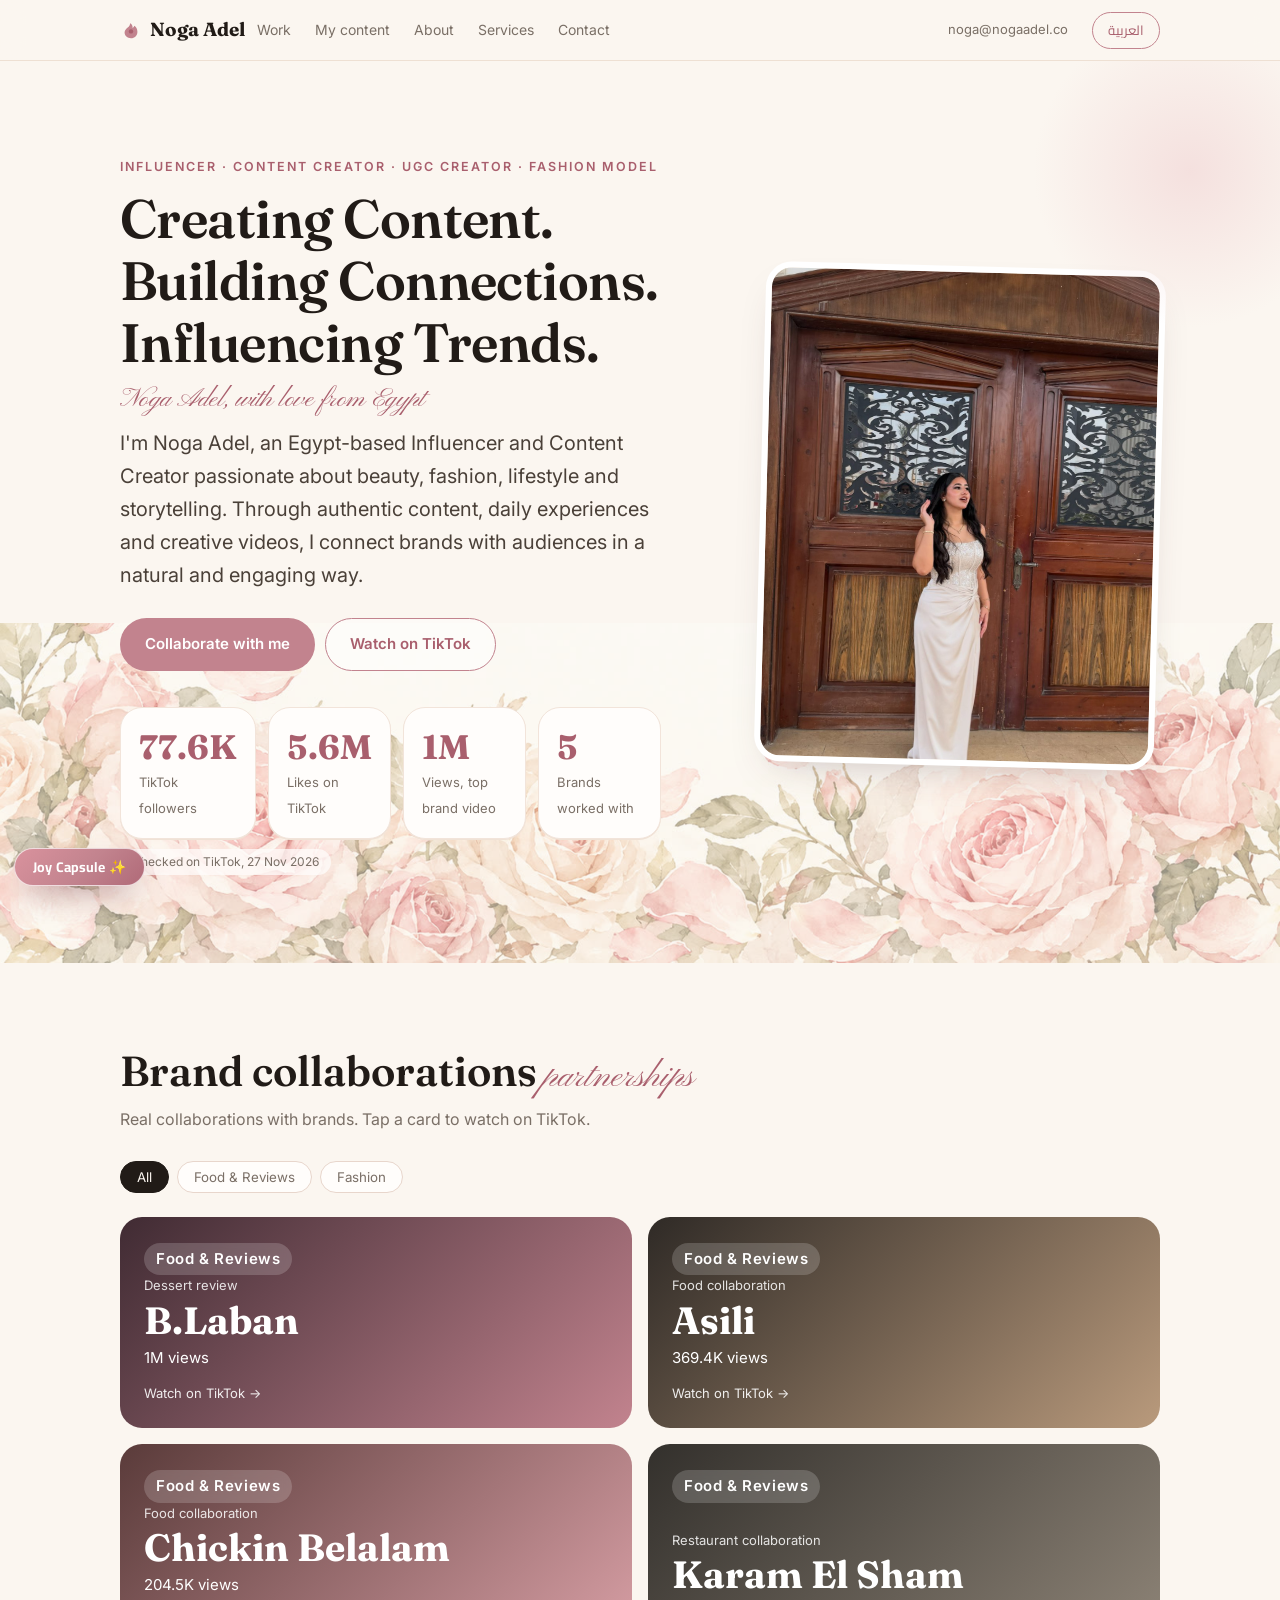
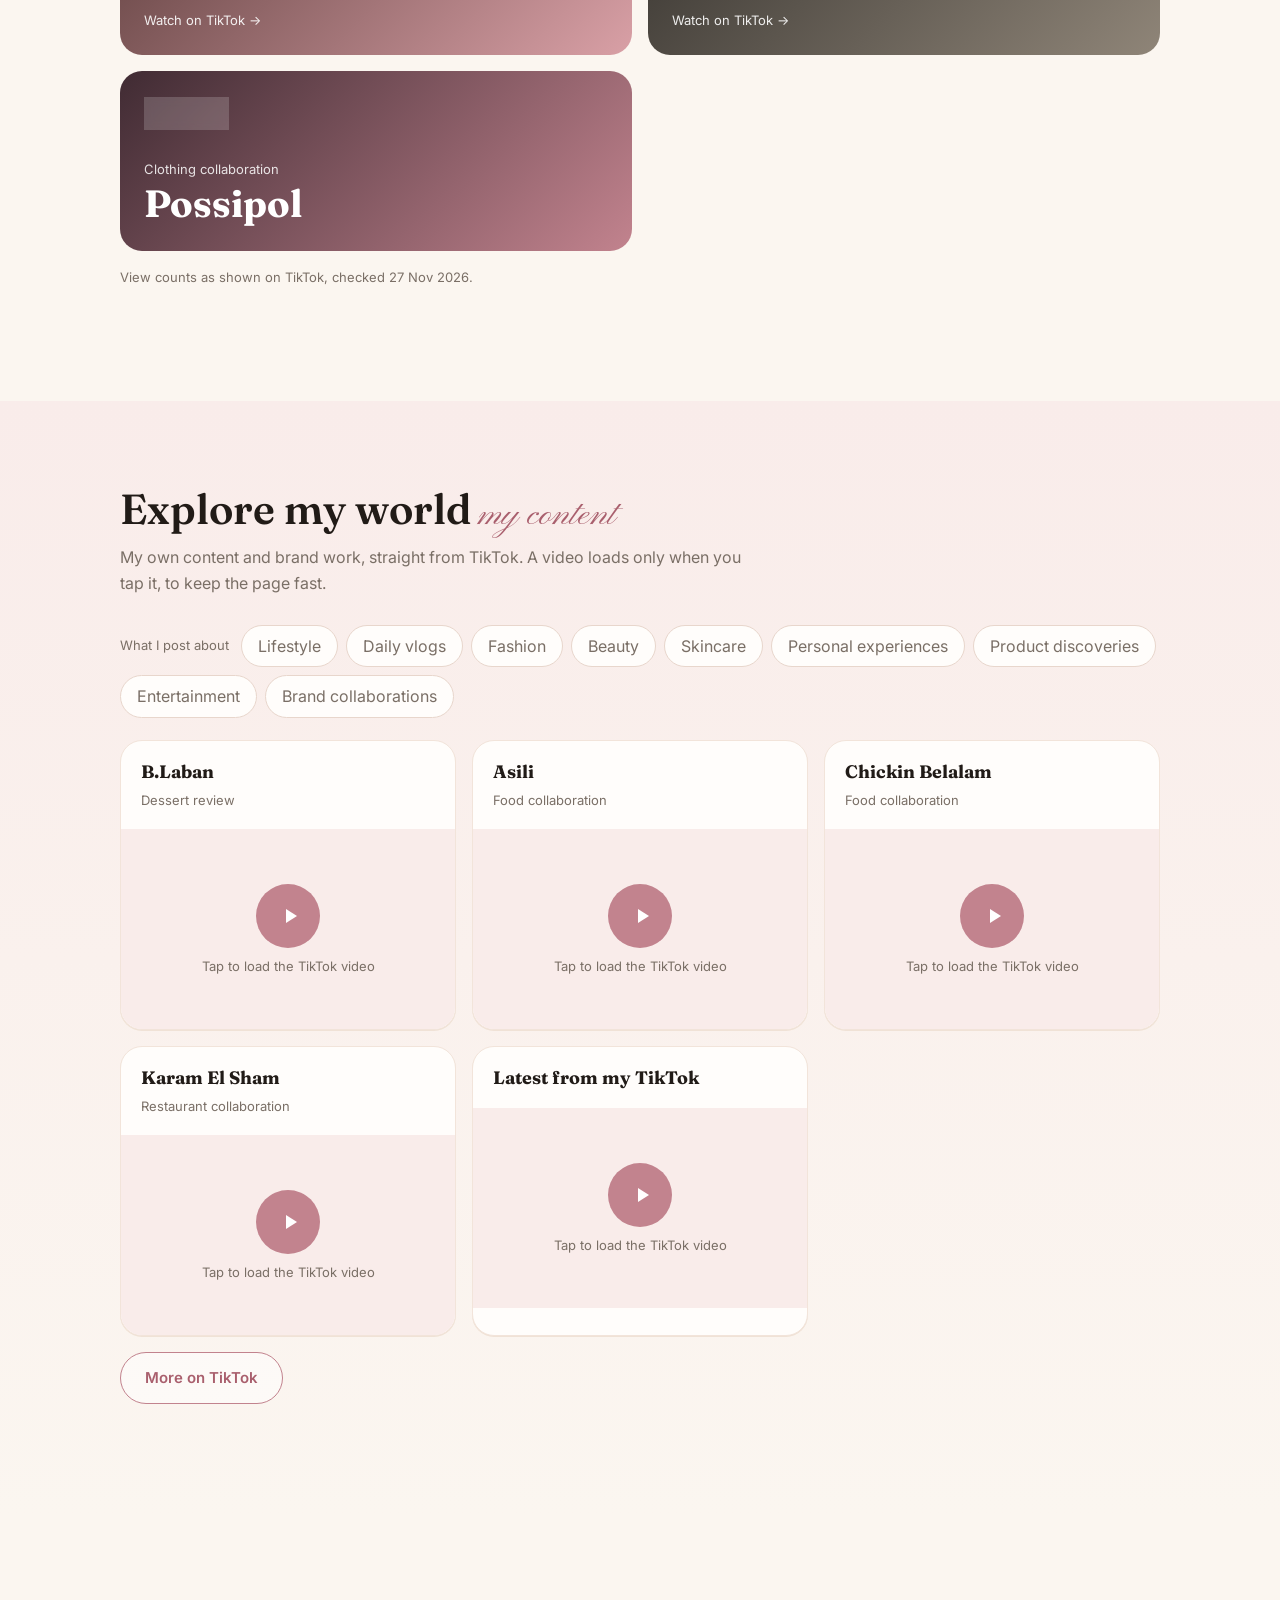
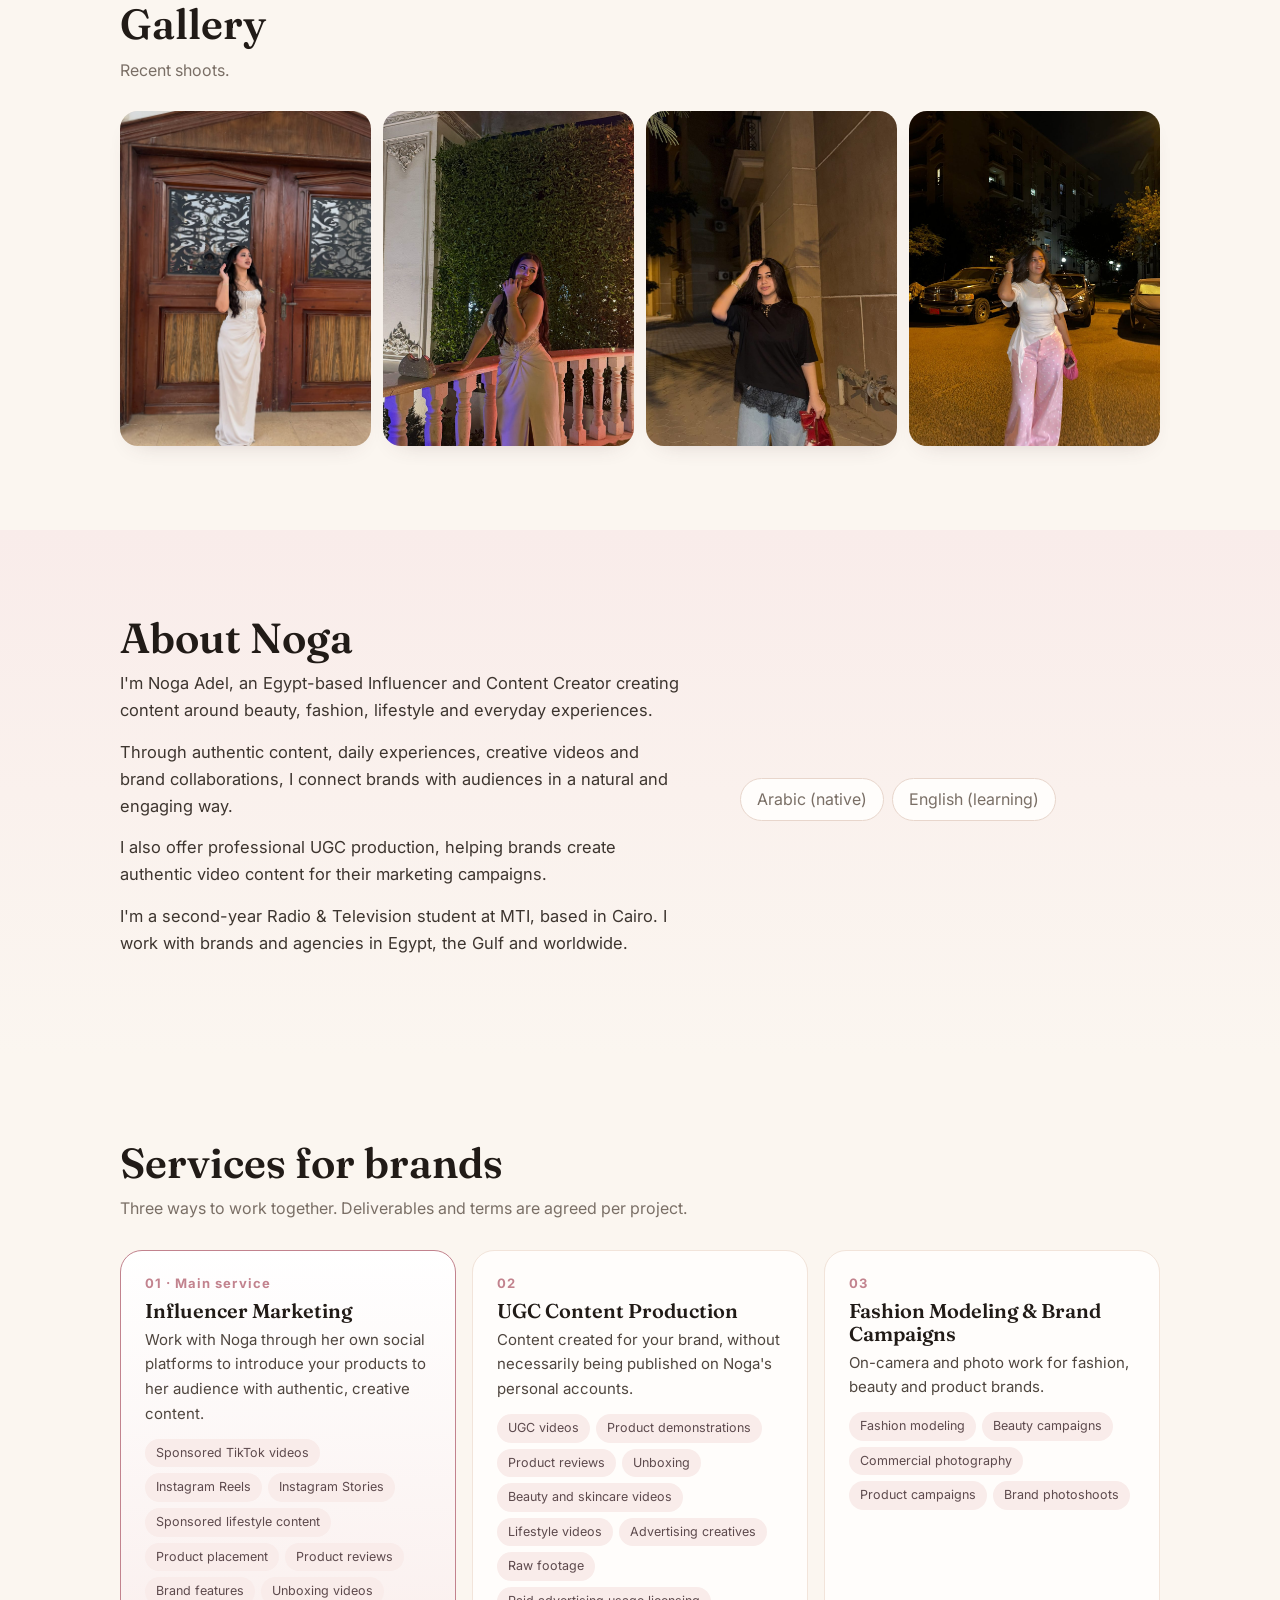
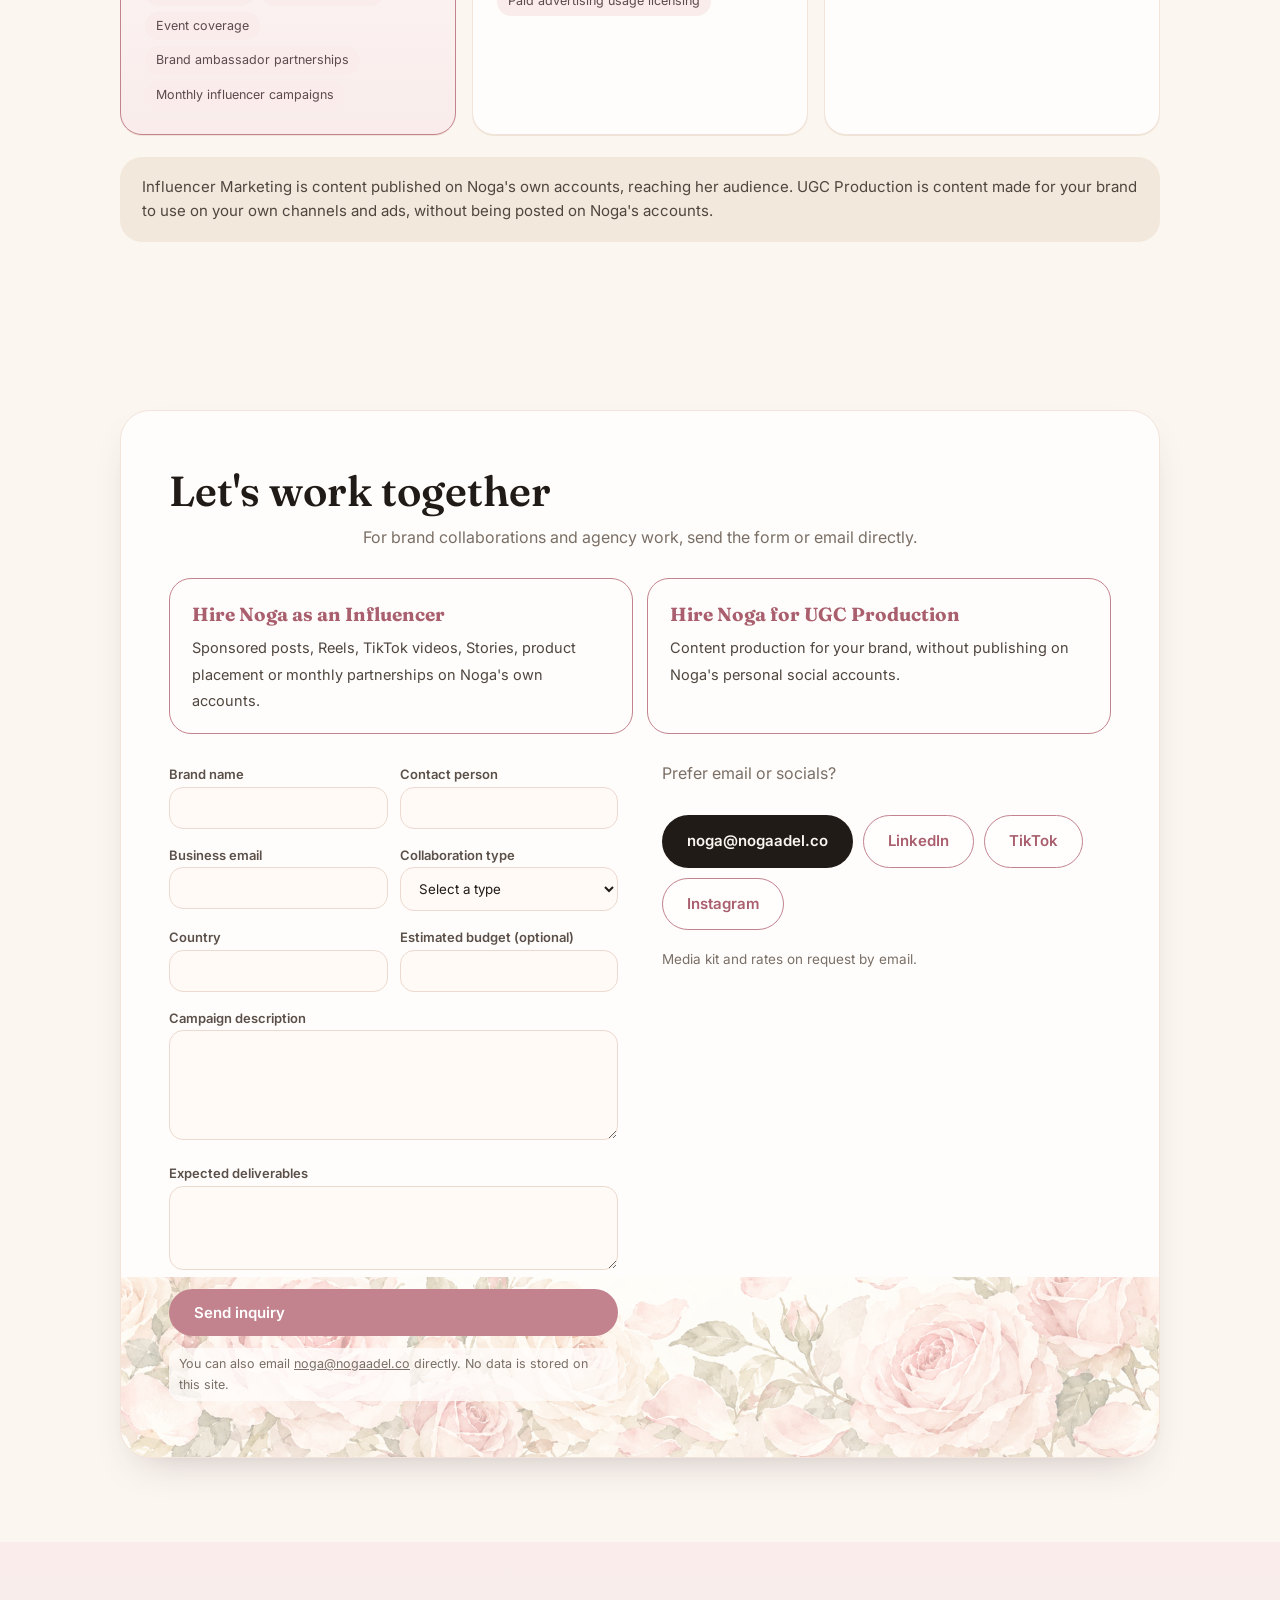
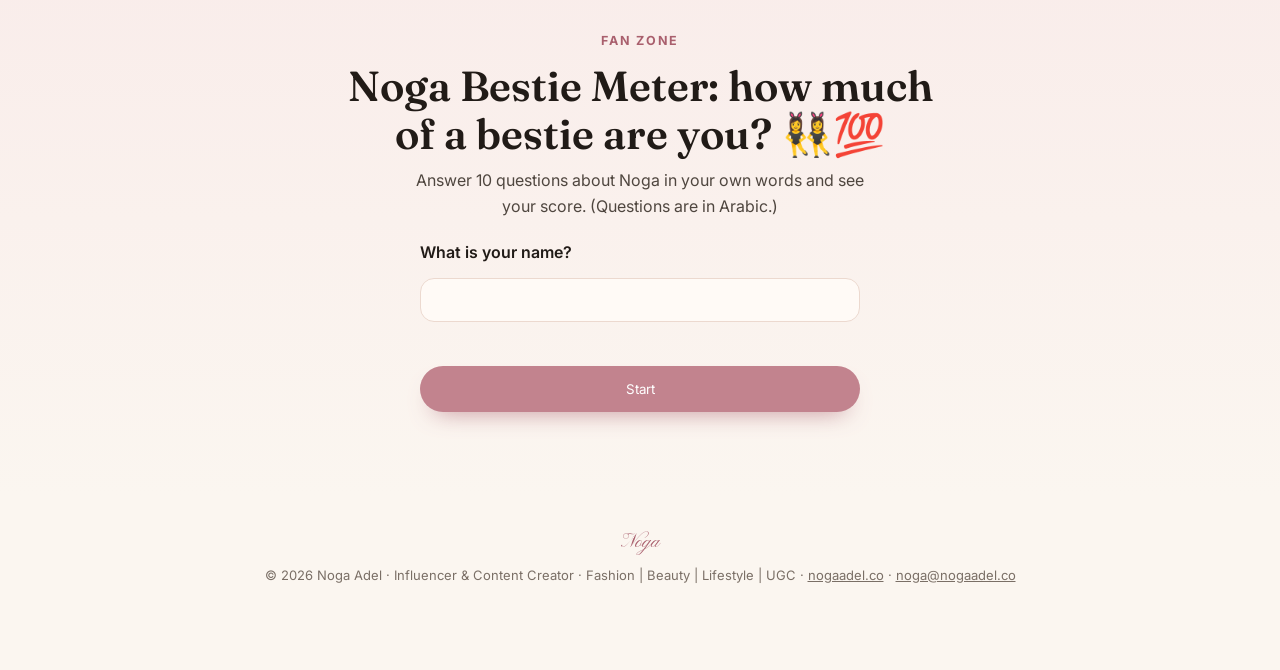
==== index.html @ 0e419e5c "Rename 6-index.html to index.html" ====
<!doctype html>
<html lang="en" dir="ltr">
<head>
<meta charset="utf-8">
<meta name="viewport" content="width=device-width, initial-scale=1">
<title>Noga Adel | Influencer &amp; Content Creator, Egypt</title>
<meta name="description" content="Noga Adel is an Egypt-based Influencer and Content Creator in beauty, fashion and lifestyle, with 77.6K followers on TikTok. Sponsored content, brand partnerships and UGC production.">
<link rel="canonical" href="https://nogaadel.co/">
<meta name="robots" content="index,follow">
<meta name="theme-color" content="#fbf6f0">
<meta property="og:type" content="website">
<meta property="og:site_name" content="Noga Adel">
<meta property="og:title" content="Noga Adel | Influencer & Content Creator">
<meta property="og:description" content="Egypt-based Influencer and Content Creator. 77.6K on TikTok, brand collaborations and UGC production.">
<meta property="og:url" content="https://nogaadel.co/">
<meta property="og:image" content="https://nogaadel.co/og-image.jpg">
<meta property="og:image:width" content="1200">
<meta property="og:image:height" content="630">
<meta name="twitter:card" content="summary_large_image">
<meta name="twitter:title" content="Noga Adel | Influencer & Content Creator">
<meta name="twitter:description" content="Egypt-based Influencer and Content Creator. 77.6K on TikTok, brand collaborations and UGC production.">
<meta name="twitter:image" content="https://nogaadel.co/og-image.jpg">
<link rel="icon" href="favicon.svg" type="image/svg+xml">
<link rel="preconnect" href="https://fonts.googleapis.com">
<link rel="preconnect" href="https://fonts.gstatic.com" crossorigin>
<link href="https://fonts.googleapis.com/css2?family=Fraunces:opsz,wght@9..144,500;9..144,600;9..144,700&family=Inter:wght@400;500;600&family=Cairo:wght@400;600;700&family=Pinyon+Script&display=swap" rel="stylesheet">
<link rel="stylesheet" href="assets/css/style.css">
<link rel="stylesheet" href="assets/css/extra.css">
<link rel="stylesheet" href="assets/css/fan.css">
<script type="application/ld+json">
{
  "@context": "https://schema.org",
  "@type": "Person",
  "name": "Noga Adel",
  "url": "https://nogaadel.co/",
  "image": "https://nogaadel.co/og-image.jpg",
  "email": "noga@nogaadel.co",
  "contactPoint": { "@type": "ContactPoint", "contactType": "business inquiries", "email": "noga@nogaadel.co" },
  "jobTitle": "Influencer, Content Creator, UGC Creator, Fashion Model",
  "address": { "@type": "PostalAddress", "addressLocality": "Cairo", "addressCountry": "EG" },
  "sameAs": [
    "https://www.tiktok.com/@noga.adel97",
    "https://www.linkedin.com/in/noga-adel-ugc/",
    "https://www.instagram.com/noga.adel.9699/"
  ]
}
</script>
</head>
<body>
<nav><div class="wrap">
<a class="brand" href="#top"><svg viewBox="0 0 24 24" fill="none" aria-hidden="true"><path d="M12 21c-4 0-7-2.6-7-6.2 0-2.5 1.7-4.3 3.4-5.6C10 8 11 6.6 11 4.5c2 1 3 3 2.7 5.2 1-.4 1.7-1.2 2-2.3 1.7 1.3 3.3 3.4 3.3 6.4 0 4.2-3 7.2-7 7.2z" fill="#c2838e"/><circle cx="12" cy="13.5" r="2.4" fill="#a95f6d"/></svg>Noga Adel</a>
<div class="links">
<a href="#work"><span class="en">Work</span><span class="ar">أعمالي</span></a>
<a href="#videos"><span class="en">My content</span><span class="ar">محتواي</span></a>
<a href="#about"><span class="en">About</span><span class="ar">عنها</span></a>
<a href="#services"><span class="en">Services</span><span class="ar">الخدمات</span></a>
<a href="#contact"><span class="en">Contact</span><span class="ar">تواصل</span></a>
</div>
<a class="navmail" href="mailto:noga@nogaadel.co">noga@nogaadel.co</a>
<button id="lang" type="button" aria-label="Language">العربية</button>
</div></nav>

<header class="hero" id="top"><div class="wrap">
<div class="htxt">
<div class="eyebrow" id="hero-roles">Influencer · Content Creator · UGC Creator · Fashion Model</div>
<h1><span class="en">Creating Content. Building Connections. Influencing Trends.</span><span class="ar">محتوى بيصنع تواصل، وتريندات بتتأثر.</span><span class="accent"><span class="en">Noga Adel, with love from Egypt</span><span class="ar">نوجا عادل، بحب من مصر</span></span></h1>
<p class="lead" id="hero-lead"></p>
<div class="cta">
<a class="btn r" href="#contact"><span class="en">Collaborate with me</span><span class="ar">نتعاون سوا</span></a>
<a class="btn s" id="cta-tiktok" href="https://www.tiktok.com/@noga.adel97" target="_blank" rel="noopener"><span class="en">Watch on TikTok</span><span class="ar">شاهدي على تيك توك</span></a>
</div>
<div class="stats" id="stats"></div>
<div class="stats-note" id="stats-note"></div>
</div>
<div class="ph"><img src="2-noga-1.jpg" alt="Noga Adel in a cream gown at a carved wooden door" width="1100" height="1467" fetchpriority="high"></div>
</div></header>

<section id="work"><div class="wrap">
<h2><span class="en">Brand collaborations</span><span class="ar">تعاونات البراندات</span><span class="accent en">partnerships</span></h2>
<p class="sub"><span class="en">Real collaborations with brands. Tap a card to watch on TikTok.</span><span class="ar">تعاونات حقيقية مع براندات. اضغطي على الكارت للمشاهدة على تيك توك.</span></p>
<div class="chips" id="work-chips"></div>
<div class="grid c2" id="work-grid"></div>
<p class="sub" style="margin-top:16px;font-size:13px" id="work-note"></p>
</div></section>

<section id="videos" class="alt"><div class="wrap">
<h2><span class="en">Explore my world</span><span class="ar">اكتشفي عالمي</span><span class="accent en">my content</span></h2>
<p class="sub" id="videos-intro"></p>
<div class="chips themes" id="themes"></div>
<div class="videos" id="video-grid"></div>
<p class="sub" style="margin-top:16px"><a class="btn s" id="cta-tiktok2" href="https://www.tiktok.com/@noga.adel97" target="_blank" rel="noopener"><span class="en">More on TikTok</span><span class="ar">المزيد على تيك توك</span></a></p>
</div></section>

<section id="gallery"><div class="wrap">
<h2><span class="en">Gallery</span><span class="ar">الجاليري</span></h2>
<p class="sub"><span class="en">Recent shoots.</span><span class="ar">من أحدث التصويرات.</span></p>
<div class="gallery" id="gallery-grid"></div>
</div></section>

<section id="about" class="alt"><div class="wrap two">
<div class="about">
<h2><span class="en">About Noga</span><span class="ar">عن نوجا</span></h2>
<div id="about-paras"></div>
</div>
<div>
<div class="card edu reveal"><div class="num">MTI · <span class="en">Education</span><span class="ar">التعليم</span></div>
<h3 id="edu-title"></h3>
<p id="edu-detail"></p></div>
<div class="chips" id="lang-chips" style="margin-top:14px"></div>
</div>
</div></section>

<section id="services"><div class="wrap">
<h2><span class="en">Services for brands</span><span class="ar">خدمات للبراندات</span></h2>
<p class="sub" id="services-intro"></p>
<div class="grid c3" id="services-grid"></div>
<p class="diff reveal" id="services-diff"></p>
</div></section>

<section id="contact"><div class="wrap">
<div class="contact reveal">
<h2><span class="en">Let's work together</span><span class="ar">يلا نشتغل سوا</span></h2>
<p class="sub"><span class="en">For brand collaborations and agency work, send the form or email directly.</span><span class="ar">للتعاونات مع البراندات والوكالات، املئي الفورم أو ابعتي إيميل مباشرة.</span></p>
<div class="collab" id="collab"></div>
<div class="cgrid">
<form class="form" id="inquiry-form" novalidate>
<div class="frow">
<div><label for="f-brand"><span class="en">Brand name</span><span class="ar">اسم البراند</span></label>
<input id="f-brand" name="brand" type="text" required autocomplete="organization"></div>
<div><label for="f-person"><span class="en">Contact person</span><span class="ar">اسم الشخص المسؤول</span></label>
<input id="f-person" name="contact_person" type="text" required autocomplete="name"></div>
</div>
<div class="frow">
<div><label for="f-email"><span class="en">Business email</span><span class="ar">الإيميل الرسمي</span></label>
<input id="f-email" name="email" type="email" required autocomplete="email"></div>
<div><label for="f-service"><span class="en">Collaboration type</span><span class="ar">نوع التعاون</span></label>
<select id="f-service" name="service" required></select></div>
</div>
<div class="frow">
<div><label for="f-country"><span class="en">Country</span><span class="ar">الدولة</span></label>
<input id="f-country" name="country" type="text" required autocomplete="country-name"></div>
<div><label for="f-budget"><span class="en">Estimated budget (optional)</span><span class="ar">الميزانية التقديرية (اختياري)</span></label>
<input id="f-budget" name="budget" type="text"></div>
</div>
<div><label for="f-message"><span class="en">Campaign description</span><span class="ar">وصف الحملة</span></label>
<textarea id="f-message" name="message" required></textarea></div>
<div><label for="f-deliv"><span class="en">Expected deliverables</span><span class="ar">المطلوب تسليمه</span></label>
<textarea id="f-deliv" name="deliverables" required style="min-height:84px"></textarea></div>
<div class="form-status" id="form-status" role="status"></div>
<button class="btn r" id="form-submit" type="submit"><span class="en">Send inquiry</span><span class="ar">إرسال الطلب</span></button>
<p class="form-note"><span class="en">You can also email <a href="mailto:noga@nogaadel.co">noga@nogaadel.co</a> directly. No data is stored on this site.</span><span class="ar">تقدري كمان تبعتي إيميل مباشرة على <a href="mailto:noga@nogaadel.co">noga@nogaadel.co</a>. مفيش بيانات بتتخزن على الموقع.</span></p>
</form>
<div>
<p class="sub" style="text-align:start"><span class="en">Prefer email or socials?</span><span class="ar">تفضلي الإيميل أو السوشيال؟</span></p>
<div class="socials" style="justify-content:flex-start">
<a class="btn p" id="c-email" href="mailto:noga@nogaadel.co">noga@nogaadel.co</a>
<a class="btn s" id="c-linkedin" href="https://www.linkedin.com/in/noga-adel-ugc/" target="_blank" rel="noopener">LinkedIn</a>
<a class="btn s" id="c-tiktok" href="https://www.tiktok.com/@noga.adel97" target="_blank" rel="noopener">TikTok</a>
<a class="btn s" id="c-instagram" href="https://www.instagram.com/noga.adel.9699/" target="_blank" rel="noopener">Instagram</a>
</div>
<p class="mk" style="text-align:start" id="mk-note"></p>
</div>
</div>
</div>
</div></section>

<section id="fanzone" class="alt"><div class="wrap"><div id="bestie"></div></div></section>

<footer><span class="accent">Noga</span>© 2026 Noga Adel · Influencer &amp; Content Creator · Fashion | Beauty | Lifestyle | UGC · <a href="https://nogaadel.co/">nogaadel.co</a> · <a href="mailto:noga@nogaadel.co">noga@nogaadel.co</a></footer>

<script src="assets/js/main.js" defer></script>
<script src="assets/js/fan.js" defer></script>
</body>
</html>
---- assets/css/style.css ----
/* Noga Adel — editorial personal brand site */
:root{
  --ivory:#fbf6f0; --beige:#f2e8dc; --sand:#e9dccc; --white:#fffdfb;
  --ink:#211b17; --muted:#7a6f66;
  --rose:#c2838e; --rose-deep:#a95f6d; --blush:#f3dbda; --blush-soft:#f9ecea;
  --r:22px; --shadow:0 18px 40px -22px rgba(80,52,60,.35);
}
*{box-sizing:border-box;margin:0}
html{scroll-behavior:smooth}
body{font-family:Inter,Cairo,system-ui,sans-serif;color:var(--ink);background:var(--ivory);line-height:1.65;-webkit-font-smoothing:antialiased;overflow-x:hidden}
[dir=rtl] body{font-family:Cairo,Inter,system-ui,sans-serif}
h1,h2,h3{font-family:Fraunces,Cairo,serif;line-height:1.15;font-weight:600}
[dir=rtl] h1,[dir=rtl] h2,[dir=rtl] h3{font-family:Cairo,Fraunces,serif;font-weight:700}
a{color:inherit}
img{max-width:100%}
.wrap{max-width:1080px;margin:0 auto;padding:0 20px}
.accent{font-family:"Pinyon Script",cursive;font-weight:400;color:var(--rose-deep)}
[dir=rtl] .accent{font-family:Cairo;font-weight:700;font-style:normal}

/* nav */
nav{position:sticky;top:0;z-index:50;background:rgba(251,246,240,.88);backdrop-filter:blur(12px);border-bottom:1px solid #eee0d3}
nav .wrap{display:flex;align-items:center;justify-content:space-between;height:60px;gap:12px}
nav .brand{font-family:Fraunces,serif;font-weight:700;font-size:19px;text-decoration:none;display:flex;align-items:center;gap:8px}
nav .brand svg{width:22px;height:22px}
nav .links{display:none;gap:24px;font-size:14px}
nav .links a{text-decoration:none;color:var(--muted);transition:color .2s}
nav .links a:hover{color:var(--rose-deep)}
#lang{border:1px solid var(--rose);background:none;color:var(--rose-deep);border-radius:99px;padding:5px 15px;font:600 13px inherit;cursor:pointer;font-family:inherit;transition:background .2s}
#lang:hover{background:var(--blush-soft)}

/* hero */
.hero{position:relative;padding:60px 0 56px;overflow:hidden}
.hero::before{content:"";position:absolute;inset:auto 0 0 0;height:340px;background:url("../img/roses-banner.jpg") center bottom/cover no-repeat;opacity:.5;pointer-events:none}
.hero::after{content:"";position:absolute;top:-60px;inset-inline-end:-80px;width:340px;height:340px;background:radial-gradient(circle,var(--blush) 0,transparent 65%);opacity:.8;pointer-events:none}
.hero .wrap{position:relative;display:grid;gap:34px}
.eyebrow{font-size:12.5px;letter-spacing:.16em;text-transform:uppercase;color:var(--rose-deep);font-weight:600}
[dir=rtl] .eyebrow{letter-spacing:.02em}
.hero h1{font-size:clamp(44px,11vw,84px);margin:10px 0 4px;letter-spacing:-.01em}
.hero .accent{font-size:clamp(26px,6vw,40px);display:block;margin-bottom:12px}
.hero p.lead{font-size:clamp(16.5px,4.2vw,20px);max-width:620px;color:#4a4038}
.cta{display:flex;flex-wrap:wrap;gap:10px;margin-top:26px}
.btn{display:inline-flex;align-items:center;gap:8px;padding:13px 24px;border-radius:99px;text-decoration:none;font-weight:600;font-size:15px;transition:transform .2s,box-shadow .2s;border:1.5px solid transparent;cursor:pointer;font-family:inherit}
.btn:hover{transform:translateY(-2px)}
.btn.p{background:var(--ink);color:var(--ivory)}
.btn.p:hover{box-shadow:0 12px 24px -12px rgba(33,27,23,.5)}
.btn.r{background:var(--rose);color:#fff}
.btn.s{border-color:var(--rose);color:var(--rose-deep);background:rgba(255,255,255,.5)}
.stats{display:grid;grid-template-columns:repeat(2,1fr);gap:12px;margin-top:36px}
.stat{background:var(--white);border:1px solid #f2e4da;border-radius:var(--r);padding:18px;box-shadow:0 1px 0 #f0e2d6}
.stat b{display:block;font:700 clamp(26px,7vw,34px) Fraunces,serif;color:var(--rose-deep)}
.stat span{font-size:13px;color:var(--muted)}
.stats-note{display:inline-block;font-size:12px;color:var(--muted);margin-top:10px;background:rgba(255,253,251,.75);border-radius:99px;padding:3px 12px}

/* photo frames */
.ph{border-radius:26px;overflow:hidden;background:var(--beige);box-shadow:var(--shadow);position:relative}
.ph img{display:block;width:100%;height:100%;object-fit:cover;transition:transform .6s ease}
.ph:hover img{transform:scale(1.03)}
.hero .ph{aspect-ratio:4/5;max-width:400px;width:100%;justify-self:center;border:6px solid #fff;transform:rotate(1.5deg)}
.hero .ph img{object-position:50% 25%}
.petal{position:absolute;pointer-events:none;opacity:.9;animation:float 7s ease-in-out infinite}
@keyframes float{0%,100%{transform:translateY(0) rotate(0)}50%{transform:translateY(-12px) rotate(6deg)}}

/* sections */
section{padding:60px 0}
section.alt{background:linear-gradient(var(--blush-soft),var(--ivory));}
h2{font-size:clamp(28px,7vw,42px);margin-bottom:8px}
h2 .accent{font-size:.85em;margin-inline-start:6px}
.sub{color:var(--muted);margin-bottom:28px;max-width:640px}
.divider{display:flex;align-items:center;gap:14px;margin:0 auto;max-width:1080px;padding:0 20px;color:var(--rose)}
.divider::before,.divider::after{content:"";flex:1;height:1px;background:linear-gradient(90deg,transparent,var(--sand),transparent)}

/* portfolio */
.chips{display:flex;flex-wrap:wrap;gap:8px;margin-bottom:24px}
.chip{border:1px solid #e8d6cc;background:var(--white);color:var(--muted);border-radius:99px;padding:7px 16px;font:600 13.5px inherit;cursor:pointer;font-family:inherit;transition:all .2s}
.chip:hover{border-color:var(--rose);color:var(--rose-deep)}
.chip.on{background:var(--ink);border-color:var(--ink);color:var(--ivory)}
.grid{display:grid;gap:16px}
.card{background:var(--white);border:1px solid #f2e4da;border-radius:var(--r);padding:24px;box-shadow:0 1px 0 #f0e2d6;transition:transform .25s,box-shadow .25s}
.card:hover{transform:translateY(-3px);box-shadow:var(--shadow)}
.card h3{font-size:20px;margin-bottom:6px}
.card p{color:#4f463f;font-size:15px}
.num{font:700 13px Inter;color:var(--rose);margin-bottom:8px;letter-spacing:.08em}
.work{display:flex;text-decoration:none;position:relative;overflow:hidden;border-radius:var(--r);padding:24px;color:#fff;min-height:180px;flex-direction:column;justify-content:flex-end;transition:transform .25s,box-shadow .25s}
.work:hover{transform:translateY(-3px);box-shadow:var(--shadow)}
.work.w1{background:linear-gradient(135deg,#402b33,#c2838e)}
.work.w2{background:linear-gradient(135deg,#2f2a26,#b99a7c)}
.work.w3{background:linear-gradient(135deg,#5a3b3a,#d9a0a6)}
.work.w4{background:linear-gradient(135deg,#33302c,#8f8578)}
.work small{opacity:.85;font-size:13px}
.work b{font:700 clamp(28px,8vw,38px) Fraunces,serif}
.work>span{font-size:15px;margin-top:2px}
.work em{font-style:normal;font-size:13px;margin-top:12px;opacity:.9}
.tag{align-self:flex-start;margin-bottom:auto;background:rgba(255,255,255,.18);backdrop-filter:blur(4px);border-radius:99px;padding:4px 12px;font-size:12px;font-weight:600;letter-spacing:.04em}

/* videos */
.videos{display:grid;gap:16px}
.video{background:var(--white);border:1px solid #f2e4da;border-radius:var(--r);overflow:hidden;box-shadow:0 1px 0 #f0e2d6}
.video .vhead{padding:16px 20px;display:flex;align-items:center;justify-content:space-between;gap:10px}
.video .vhead b{font-family:Fraunces,serif;font-size:18px}
.video .vhead span{font-size:13px;color:var(--muted)}
.video .vbody{min-height:200px;display:flex;align-items:center;justify-content:center;background:var(--blush-soft)}
.video .vbody blockquote{margin:0}
.loadvid{border:none;background:none;cursor:pointer;font-family:inherit;display:flex;flex-direction:column;align-items:center;gap:10px;color:var(--rose-deep);padding:30px}
.loadvid .play{width:64px;height:64px;border-radius:50%;background:var(--rose);display:flex;align-items:center;justify-content:center;transition:transform .2s}
.loadvid:hover .play{transform:scale(1.08)}
.loadvid .play svg{width:24px;height:24px;fill:#fff;margin-inline-start:3px}
.loadvid small{font-size:13px;color:var(--muted)}

/* gallery */
.gallery{display:grid;grid-template-columns:repeat(2,1fr);gap:12px}
.gallery .ph{aspect-ratio:3/4;border-radius:18px;box-shadow:0 10px 24px -16px rgba(80,52,60,.3)}
.gallery .ph img{object-position:50% 30%}

/* about */
.two{display:grid;gap:30px}
.about p{margin-bottom:14px;font-size:16.5px;color:#3d352f}
.edu .num{margin-bottom:6px}

/* contact */
.contact{position:relative;background:var(--white);border:1px solid #f2e4da;border-radius:30px;padding:40px 22px;box-shadow:var(--shadow);overflow:hidden}
.contact::before{content:"";position:absolute;inset:auto 0 0 0;height:180px;background:url("../img/roses-banner.jpg") center bottom/cover no-repeat;opacity:.35;pointer-events:none}
.contact h2{position:relative}
.contact .sub{margin-inline:auto;text-align:center}
.contact .cgrid{position:relative;display:grid;gap:26px}
.form{display:grid;gap:12px;text-align:start}
.form label{font-size:13px;font-weight:600;color:#5b5049}
.form input,.form select,.form textarea{width:100%;border:1.5px solid #ecd9cf;background:#fffaf6;border-radius:14px;padding:12px 14px;font:400 15px inherit;font-family:inherit;color:var(--ink);transition:border-color .2s}
.form input:focus,.form select:focus,.form textarea:focus{outline:none;border-color:var(--rose)}
.form textarea{min-height:110px;resize:vertical}
.form .frow{display:grid;gap:12px}
.form-note{font-size:12.5px;color:var(--muted);background:rgba(255,253,251,.75);border-radius:12px;padding:6px 10px}
.form-status{font-size:14.5px;font-weight:600;border-radius:14px;padding:12px 14px;display:none}
.form-status.ok{display:block;background:#e9f5ec;color:#2e6b3f;border:1px solid #cde8d4}
.form-status.err{display:block;background:#fbeaea;color:#93343f;border:1px solid #f2d2d6}
.socials{display:flex;flex-wrap:wrap;gap:10px;justify-content:center}
.mk{font-size:13.5px;color:var(--muted);text-align:center;margin-top:18px}

footer{padding:30px 0 44px;text-align:center;color:var(--muted);font-size:13px}
footer .accent{font-size:20px;display:block;margin-bottom:6px}

/* reveal animation */
.reveal{opacity:0;transform:translateY(22px);transition:opacity .7s ease,transform .7s ease}
.reveal.in{opacity:1;transform:none}
@media (prefers-reduced-motion:reduce){.reveal{opacity:1;transform:none}.petal{animation:none}}

.en,.ar{display:none}
html[lang=en] .en{display:revert}
html[lang=ar] .ar{display:revert}
span.en,span.ar{display:none}
html[lang=en] span.en{display:inline}
html[lang=ar] span.ar{display:inline}

@media(min-width:720px){
  nav .links{display:flex}
  .stats{grid-template-columns:repeat(4,1fr)}
  .grid.c3{grid-template-columns:repeat(3,1fr)}
  .grid.c2{grid-template-columns:repeat(2,1fr)}
  .videos{grid-template-columns:repeat(3,1fr)}
  .gallery{grid-template-columns:repeat(4,1fr)}
  .two{grid-template-columns:1.15fr .85fr;gap:52px;align-items:start}
  .hero{padding:96px 0 88px}
  .hero .wrap{grid-template-columns:1.1fr .9fr;align-items:center;gap:56px}
  .hero .ph{justify-self:end}
  section{padding:84px 0}
  .contact{padding:56px 48px}
  .contact .cgrid{grid-template-columns:1fr 1fr;gap:44px;align-items:start}
  .form .frow{grid-template-columns:1fr 1fr}
}
---- assets/css/extra.css ----
.hero h1{font-size:clamp(30px,6.4vw,54px)}
.hero h1 .accent{display:block;font-size:.5em;margin-top:10px}
.themes{margin-bottom:22px;align-items:center}
.tlabel{font-size:13px;color:var(--muted);margin-inline-end:4px}
.bul{list-style:none;padding:0;margin:12px 0 0;display:flex;flex-wrap:wrap;gap:6px}
.bul li{font-size:12.5px;background:var(--blush-soft);color:#5d4a4d;border-radius:99px;padding:4px 11px}
.card.primary{border-color:var(--rose);background:linear-gradient(180deg,#fff,var(--blush-soft))}
.diff{margin-top:22px;padding:18px 22px;border-radius:var(--r);background:var(--beige);color:#4f463f;font-size:15px}
.collab{display:grid;gap:14px;margin:6px 0 26px}
@media(min-width:760px){.collab{grid-template-columns:1fr 1fr}}
.collab .cc{display:block;text-decoration:none;background:var(--white);border:1.5px solid var(--rose);border-radius:var(--r);padding:20px 22px;transition:transform .2s,box-shadow .2s}
.collab .cc:hover{transform:translateY(-3px);box-shadow:var(--shadow)}
.collab .cc b{display:block;font-family:Fraunces,Cairo,serif;font-size:19px;margin-bottom:4px;color:var(--rose-deep)}
.collab .cc span{color:#4f463f;font-size:14.5px}

.navmail{display:none;font-size:13px;color:var(--muted);text-decoration:none;margin-inline-start:auto;margin-inline-end:12px}
@media(min-width:900px){.navmail{display:inline}}
footer a{color:inherit}
---- assets/css/fan.css ----
/* Fan zone: Joy Capsule + Noga Bestie Meter */
.btn-fan{display:inline-flex;align-items:center;justify-content:center;gap:8px;padding:12px 22px;border-radius:99px;font:600 15px/1.2 inherit;font-family:inherit;cursor:pointer;border:1.5px solid transparent;transition:transform .2s,box-shadow .2s;min-height:46px}
.btn-fan:hover{transform:translateY(-2px)}
.btn-fan:focus-visible,.joy-capsule:focus-visible,.joy-x:focus-visible{outline:3px solid #e9b8bf;outline-offset:2px}
.btn-fan.primary{background:var(--rose);color:#fff;box-shadow:0 12px 24px -14px rgba(169,95,109,.8)}
.btn-fan.ghost{background:rgba(255,255,255,.7);color:var(--rose-deep);border-color:var(--rose)}

/* capsule */
.joy-capsule{position:fixed;z-index:60;inset-inline-start:14px;bottom:calc(14px + env(safe-area-inset-bottom,0px));display:inline-flex;align-items:center;padding:11px 18px;border-radius:99px;border:1.5px solid rgba(255,255,255,.7);background:linear-gradient(135deg,#d9929d,#c2838e 55%,#b06a78);color:#fff;font:700 14px/1 Cairo,Inter,system-ui,sans-serif;box-shadow:0 14px 30px -12px rgba(120,60,75,.7);cursor:pointer;letter-spacing:.01em}
.joy-capsule:hover{transform:translateY(-2px)}
.joy-overlay{position:fixed;inset:0;z-index:100;background:rgba(48,30,34,.45);backdrop-filter:blur(4px);display:flex;align-items:center;justify-content:center;padding:18px}
.joy-overlay[hidden]{display:none}
body.joy-lock{overflow:hidden}
.joy-modal{position:relative;width:100%;max-width:420px;background:linear-gradient(180deg,#fffdfb,var(--blush-soft));border:1.5px solid #ecd0d0;border-radius:28px;padding:34px 24px 24px;text-align:center;box-shadow:0 30px 60px -24px rgba(80,40,52,.6);overflow:hidden;animation:joyin .35s ease both}
@keyframes joyin{from{opacity:0;transform:translateY(14px) scale(.96)}to{opacity:1;transform:none}}
.joy-x{position:absolute;top:8px;inset-inline-end:10px;width:38px;height:38px;border:0;background:transparent;font-size:28px;line-height:1;color:var(--muted);cursor:pointer;border-radius:50%}
.joy-star{font-size:34px;margin-bottom:6px}
.joy-msg{font-family:Cairo,Inter,sans-serif;font-weight:600;font-size:clamp(18px,5vw,22px);line-height:1.8;color:#3a2a2e;margin:6px 4px 22px;min-height:90px;display:flex;align-items:center;justify-content:center;text-align:center}
.joy-msg.pop{animation:joypop .45s ease both}
@keyframes joypop{from{opacity:0;transform:scale(.94)}to{opacity:1;transform:none}}
.joy-actions{display:flex;flex-direction:column;gap:10px;align-items:stretch}
@media(min-width:480px){.joy-actions{flex-direction:row;justify-content:center}}
.joy-sparks{position:absolute;left:50%;top:70px;width:0;height:0;pointer-events:none}
.spark{position:absolute;width:8px;height:8px;border-radius:50%;opacity:0;animation:spark 1.3s ease-out forwards}
@keyframes spark{0%{opacity:1;transform:translate(0,0) scale(.4)}100%{opacity:0;transform:translate(var(--x),var(--y)) scale(1.1)}}

/* bestie */
#fanzone .bestie-box{max-width:620px;margin:0 auto;text-align:center}
.fan-tag{display:inline-block;font-size:12.5px;letter-spacing:.14em;text-transform:uppercase;color:var(--rose-deep);font-weight:700;margin-bottom:10px}
[dir=rtl] .fan-tag{letter-spacing:.02em}
.fan-sub{color:#4f463f;margin:6px auto 20px;max-width:480px}
.bestie-form{display:flex;flex-direction:column;gap:12px;text-align:start;max-width:440px;margin:0 auto}
.bestie-form label{font-weight:600}
.bestie-form input{width:100%;border:1.5px solid #ecd9cf;background:#fffaf6;border-radius:14px;padding:13px 14px;font:400 16px inherit;font-family:inherit;color:var(--ink)}
.bestie-form input:focus{outline:none;border-color:var(--rose)}
.bestie-note{min-height:20px;color:#93343f;font-size:14px;margin:0}
.bestie-bar{height:8px;border-radius:99px;background:#f0e1d8;margin:6px auto 18px;max-width:440px;overflow:hidden}
.bestie-bar i{display:block;height:100%;background:linear-gradient(90deg,#e9b8bf,var(--rose-deep));border-radius:99px;transition:width .3s}
.bestie-q{font-size:clamp(19px,5vw,24px);margin:0 auto 18px;max-width:520px;line-height:1.7}
.bestie-calc{color:var(--muted);padding:30px 0}
.result-card{margin:6px auto 20px;max-width:380px;padding:30px 22px 22px;border-radius:30px;background:radial-gradient(circle at 20% 0%,#fff 0,#f9ecea 45%,#f0d4d3 100%);border:1.5px solid #e6c3c6;box-shadow:0 26px 50px -26px rgba(120,60,75,.55);text-align:center;position:relative}
.rc-brand{font-size:13px;letter-spacing:.12em;text-transform:uppercase;color:var(--rose-deep);font-weight:700}
.rc-name{font-family:Cairo,Fraunces,serif;font-weight:700;font-size:24px;margin:12px 0 0;word-break:break-word}
.rc-pct{font-family:Fraunces,serif;font-weight:700;font-size:76px;line-height:1.05;color:var(--rose-deep)}
.rc-score{font-weight:700;color:#4f463f;margin-bottom:10px}
.rc-title{font-family:Cairo,sans-serif;font-weight:700;font-size:20px;line-height:1.6;margin:4px 0 16px}
.rc-grid{display:grid;grid-template-columns:repeat(5,1fr);gap:8px;margin-bottom:14px}
.rc-q{background:rgba(255,255,255,.75);border-radius:12px;padding:6px 0;font-size:16px;display:flex;flex-direction:column;align-items:center;gap:2px}
.rc-q b{font-size:11px;color:var(--muted);font-weight:600}
.rc-url{font-size:12.5px;color:var(--muted);letter-spacing:.06em}
@media (prefers-reduced-motion:reduce){.joy-modal,.joy-msg.pop,.spark{animation:none}.btn-fan,.bestie-bar i{transition:none}}
footer{padding-bottom:84px}
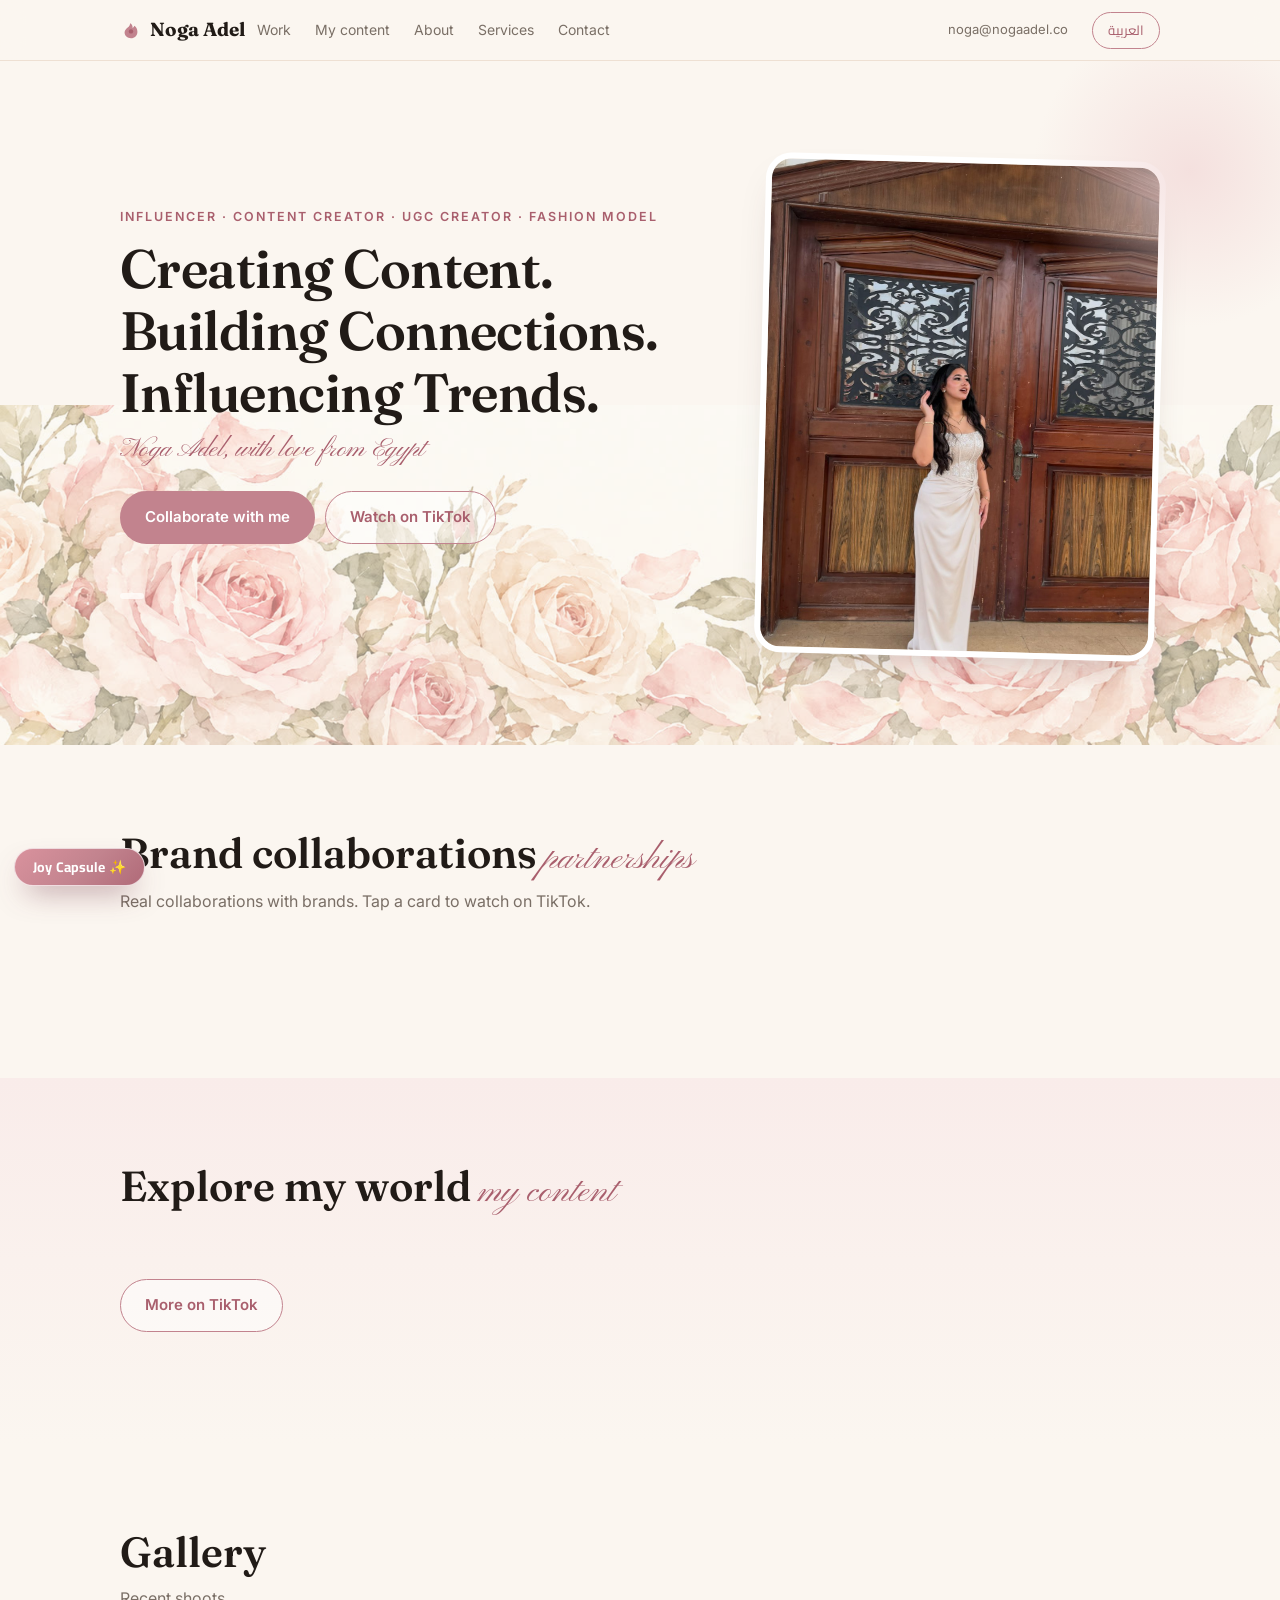
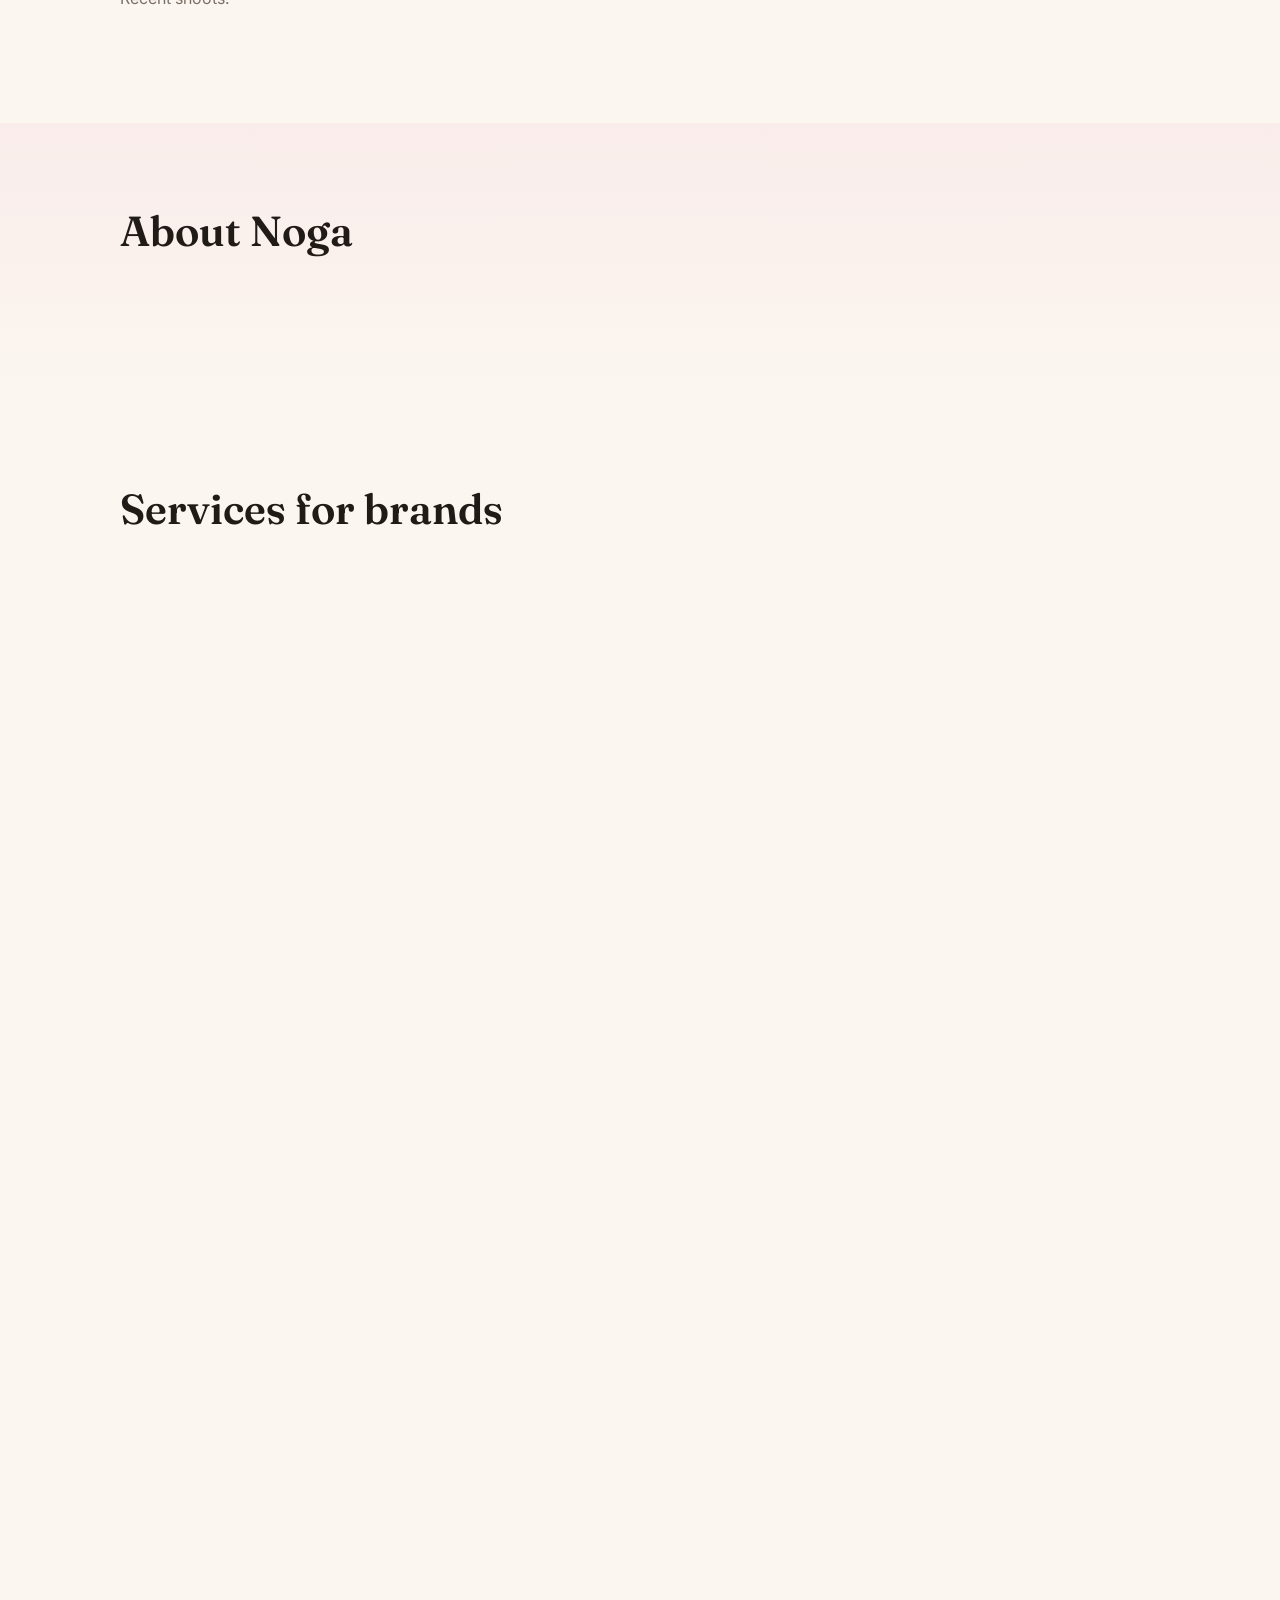
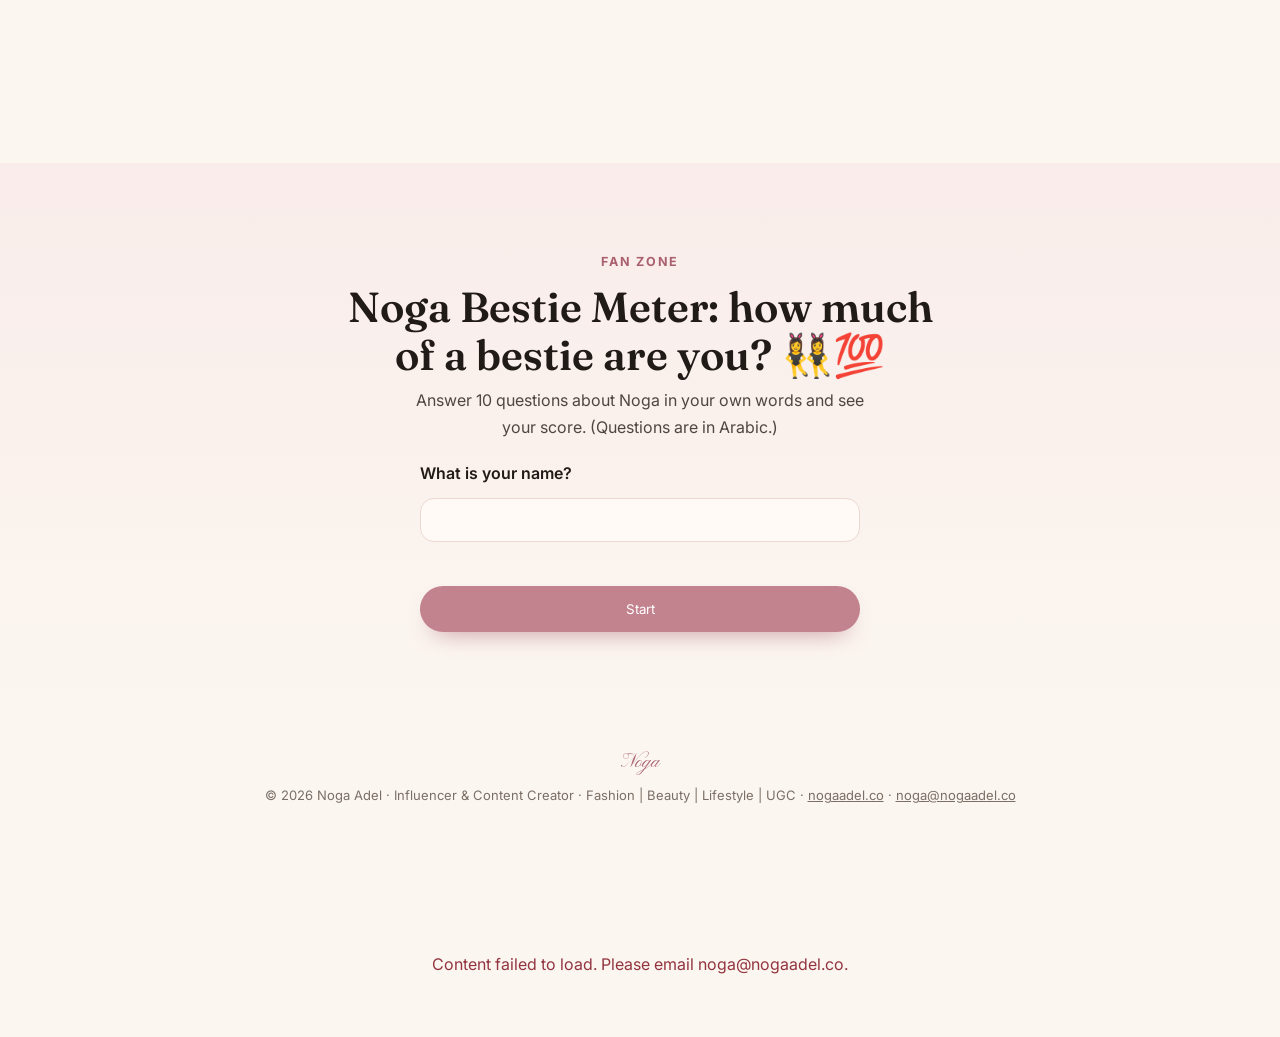
==== commit 2c98c707: "Rename 4-index.html to index.html" ====
--- a/index.html
+++ b/index.html
@@ -52,7 +52,7 @@
 <div class="links">
 <a href="#work"><span class="en">Work</span><span class="ar">أعمالي</span></a>
 <a href="#videos"><span class="en">My content</span><span class="ar">محتواي</span></a>
-<a href="#about"><span class="en">About</span><span class="ar">عنها</span></a>
+<a href="#about"><span class="en">About</span><span class="ar">عن نوجا</span></a>
 <a href="#services"><span class="en">Services</span><span class="ar">الخدمات</span></a>
 <a href="#contact"><span class="en">Contact</span><span class="ar">تواصل</span></a>
 </div>
@@ -67,7 +67,7 @@
 <p class="lead" id="hero-lead"></p>
 <div class="cta">
 <a class="btn r" href="#contact"><span class="en">Collaborate with me</span><span class="ar">نتعاون سوا</span></a>
-<a class="btn s" id="cta-tiktok" href="https://www.tiktok.com/@noga.adel97" target="_blank" rel="noopener"><span class="en">Watch on TikTok</span><span class="ar">شاهدي على تيك توك</span></a>
+<a class="btn s" id="cta-tiktok" href="https://www.tiktok.com/@noga.adel97" target="_blank" rel="noopener"><span class="en">Watch on TikTok</span><span class="ar">شاهد على تيك توك</span></a>
 </div>
 <div class="stats" id="stats"></div>
 <div class="stats-note" id="stats-note"></div>
@@ -77,14 +77,14 @@
 
 <section id="work"><div class="wrap">
 <h2><span class="en">Brand collaborations</span><span class="ar">تعاونات البراندات</span><span class="accent en">partnerships</span></h2>
-<p class="sub"><span class="en">Real collaborations with brands. Tap a card to watch on TikTok.</span><span class="ar">تعاونات حقيقية مع براندات. اضغطي على الكارت للمشاهدة على تيك توك.</span></p>
+<p class="sub"><span class="en">Real collaborations with brands. Tap a card to watch on TikTok.</span><span class="ar">تعاونات حقيقية مع براندات. اضغط على الكارت للمشاهدة على تيك توك.</span></p>
 <div class="chips" id="work-chips"></div>
 <div class="grid c2" id="work-grid"></div>
 <p class="sub" style="margin-top:16px;font-size:13px" id="work-note"></p>
 </div></section>
 
 <section id="videos" class="alt"><div class="wrap">
-<h2><span class="en">Explore my world</span><span class="ar">اكتشفي عالمي</span><span class="accent en">my content</span></h2>
+<h2><span class="en">Explore my world</span><span class="ar">اكتشف عالمي</span><span class="accent en">my content</span></h2>
 <p class="sub" id="videos-intro"></p>
 <div class="chips themes" id="themes"></div>
 <div class="videos" id="video-grid"></div>
@@ -120,7 +120,7 @@
 <section id="contact"><div class="wrap">
 <div class="contact reveal">
 <h2><span class="en">Let's work together</span><span class="ar">يلا نشتغل سوا</span></h2>
-<p class="sub"><span class="en">For brand collaborations and agency work, send the form or email directly.</span><span class="ar">للتعاونات مع البراندات والوكالات، املئي الفورم أو ابعتي إيميل مباشرة.</span></p>
+<p class="sub"><span class="en">For brand collaborations and agency work, send the form or email directly.</span><span class="ar">للتعاونات مع البراندات والوكالات، املأ الفورم أو ابعت إيميل مباشرة.</span></p>
 <div class="collab" id="collab"></div>
 <div class="cgrid">
 <form class="form" id="inquiry-form" novalidate>
@@ -148,10 +148,10 @@
 <textarea id="f-deliv" name="deliverables" required style="min-height:84px"></textarea></div>
 <div class="form-status" id="form-status" role="status"></div>
 <button class="btn r" id="form-submit" type="submit"><span class="en">Send inquiry</span><span class="ar">إرسال الطلب</span></button>
-<p class="form-note"><span class="en">You can also email <a href="mailto:noga@nogaadel.co">noga@nogaadel.co</a> directly. No data is stored on this site.</span><span class="ar">تقدري كمان تبعتي إيميل مباشرة على <a href="mailto:noga@nogaadel.co">noga@nogaadel.co</a>. مفيش بيانات بتتخزن على الموقع.</span></p>
+<p class="form-note"><span class="en">You can also email <a href="mailto:noga@nogaadel.co">noga@nogaadel.co</a> directly. No data is stored on this site.</span><span class="ar">تقدر كمان تبعت إيميل مباشرة على <a href="mailto:noga@nogaadel.co">noga@nogaadel.co</a>. مفيش بيانات بتتخزن على الموقع.</span></p>
 </form>
 <div>
-<p class="sub" style="text-align:start"><span class="en">Prefer email or socials?</span><span class="ar">تفضلي الإيميل أو السوشيال؟</span></p>
+<p class="sub" style="text-align:start"><span class="en">Prefer email or socials?</span><span class="ar">تفضّل الإيميل أو السوشيال؟</span></p>
 <div class="socials" style="justify-content:flex-start">
 <a class="btn p" id="c-email" href="mailto:noga@nogaadel.co">noga@nogaadel.co</a>
 <a class="btn s" id="c-linkedin" href="https://www.linkedin.com/in/noga-adel-ugc/" target="_blank" rel="noopener">LinkedIn</a>
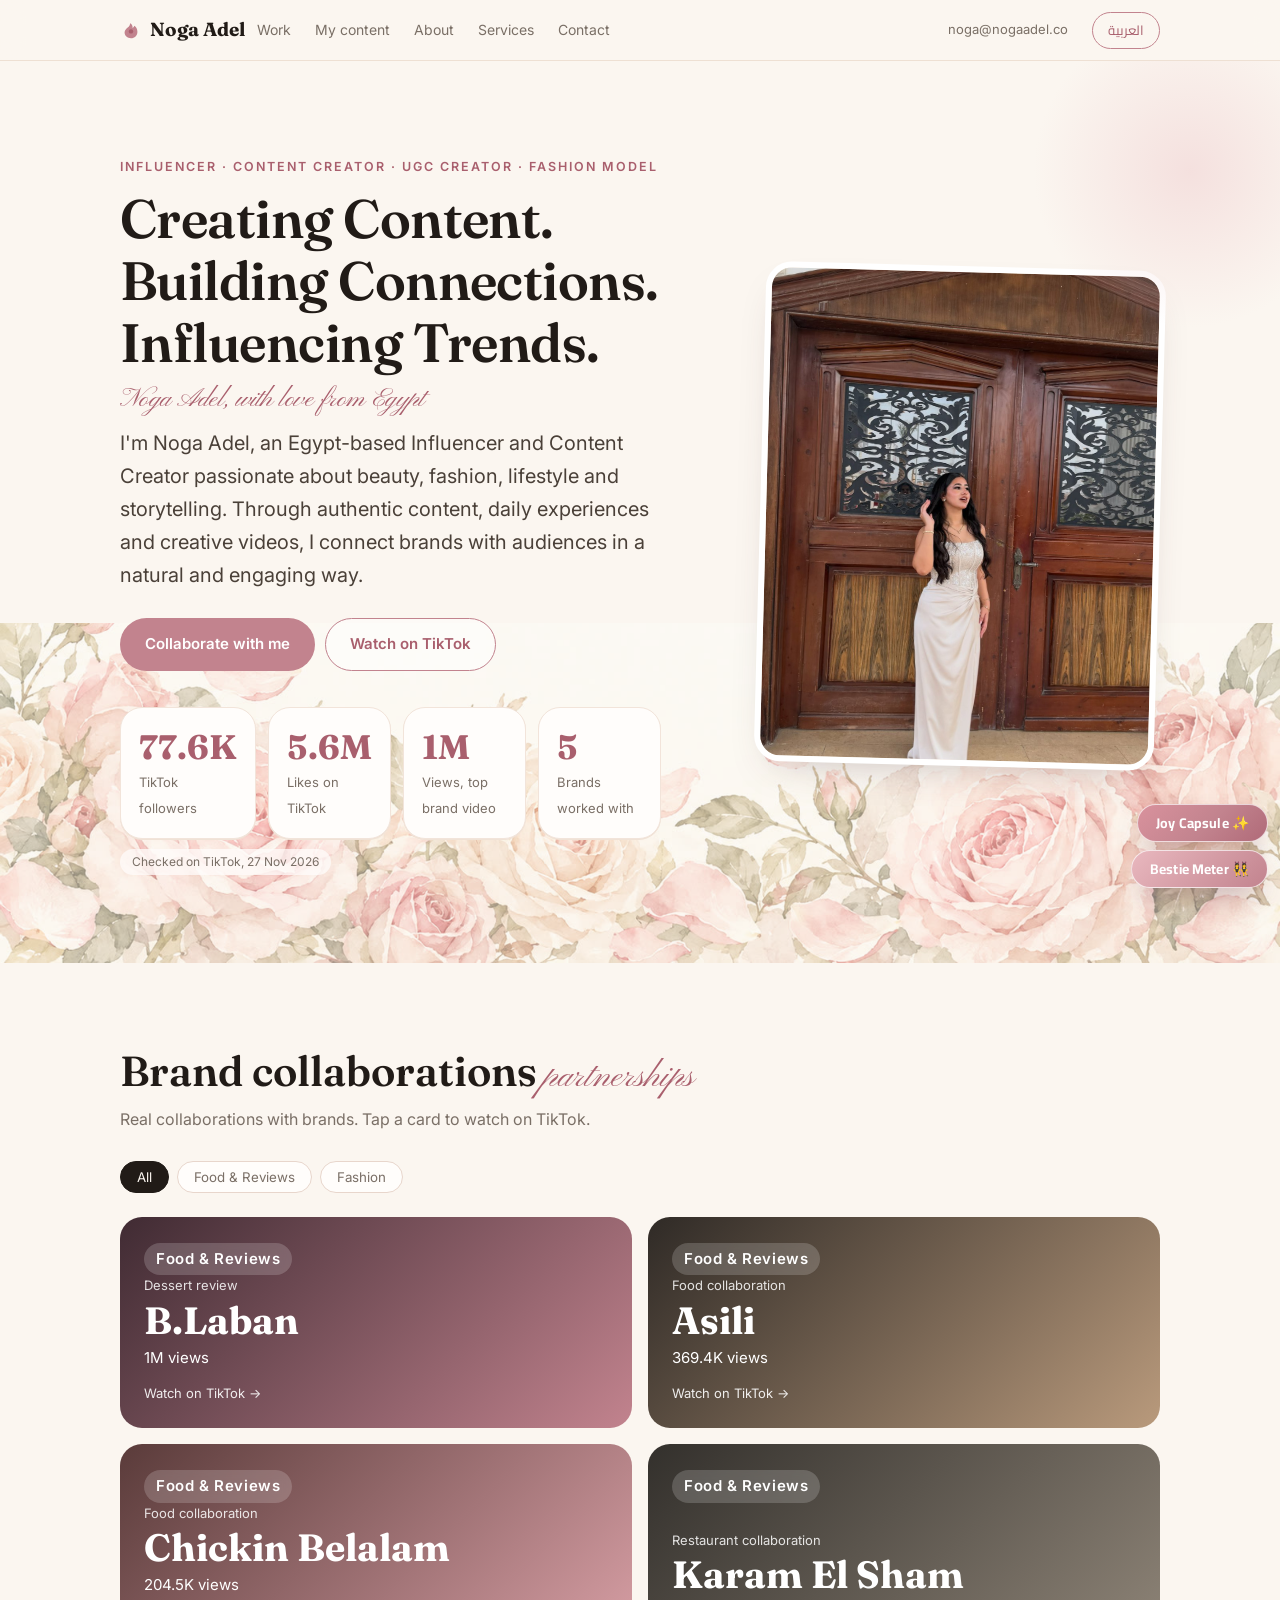
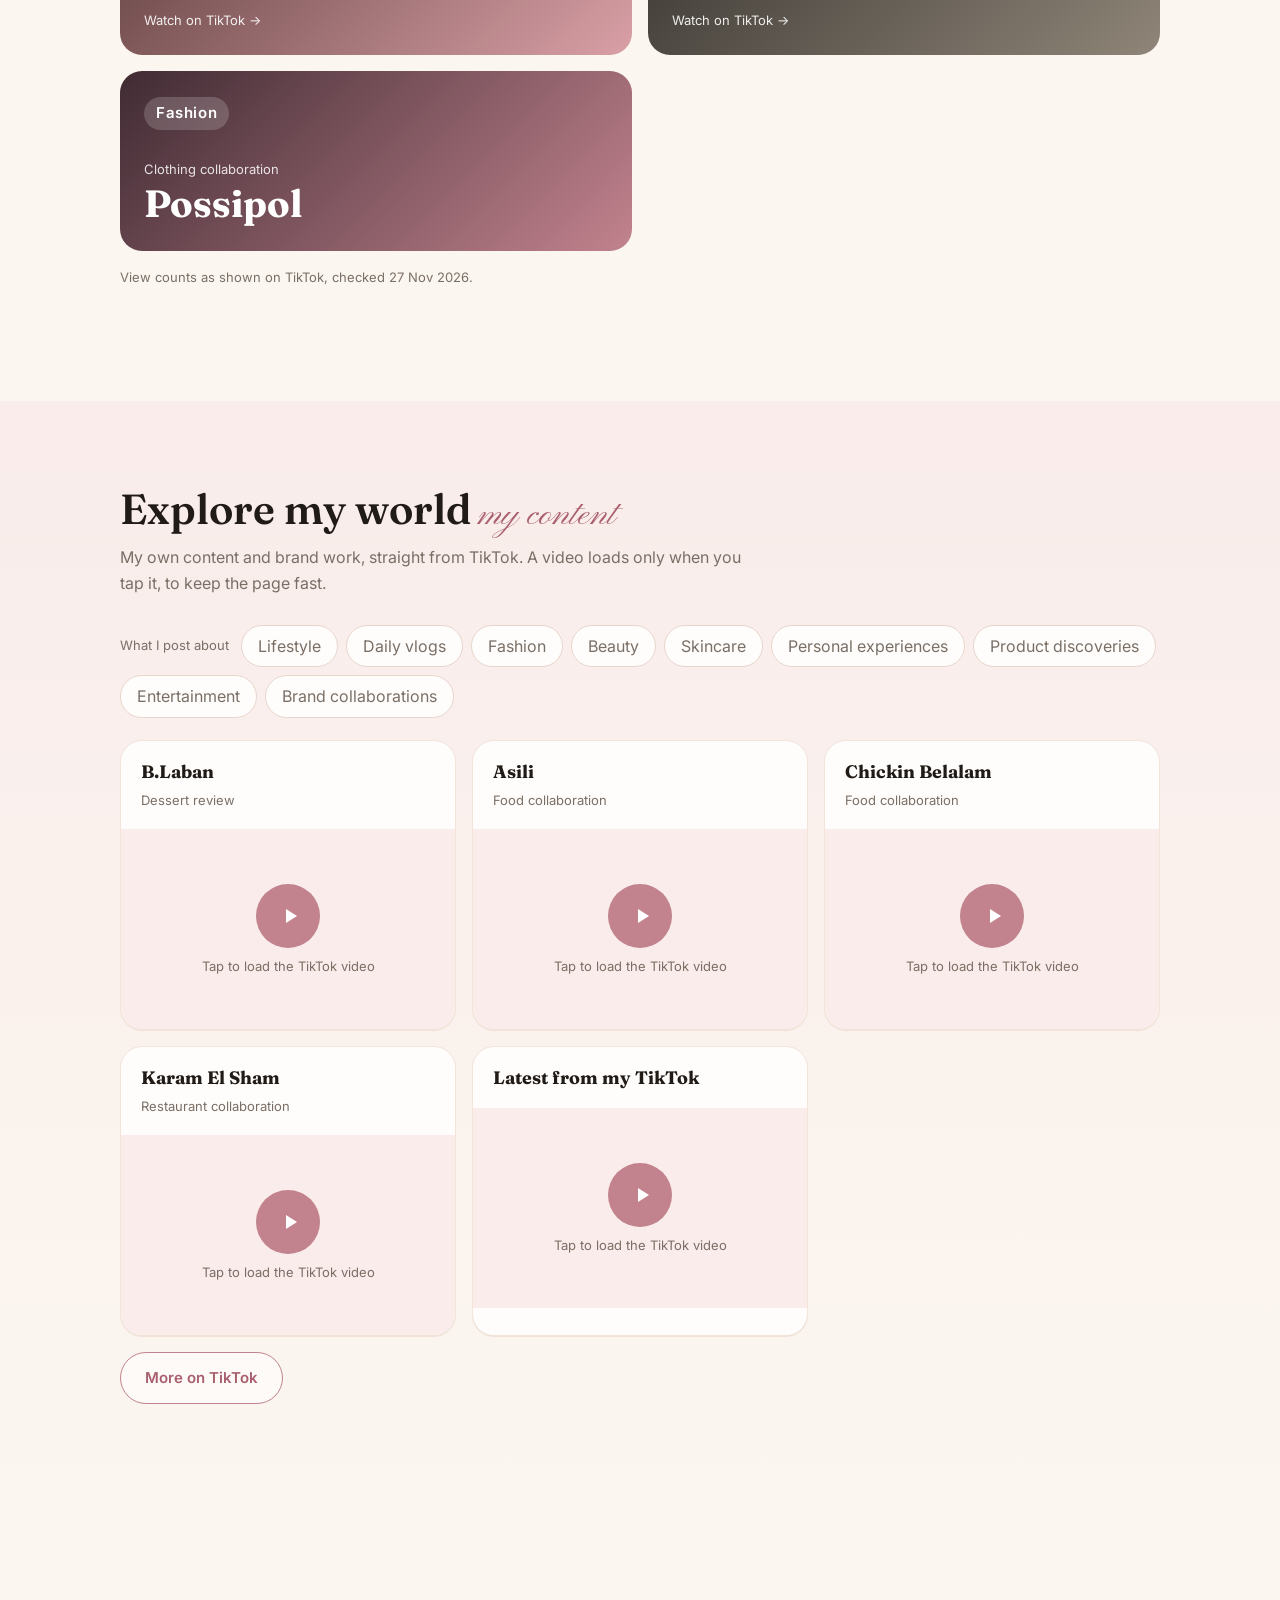
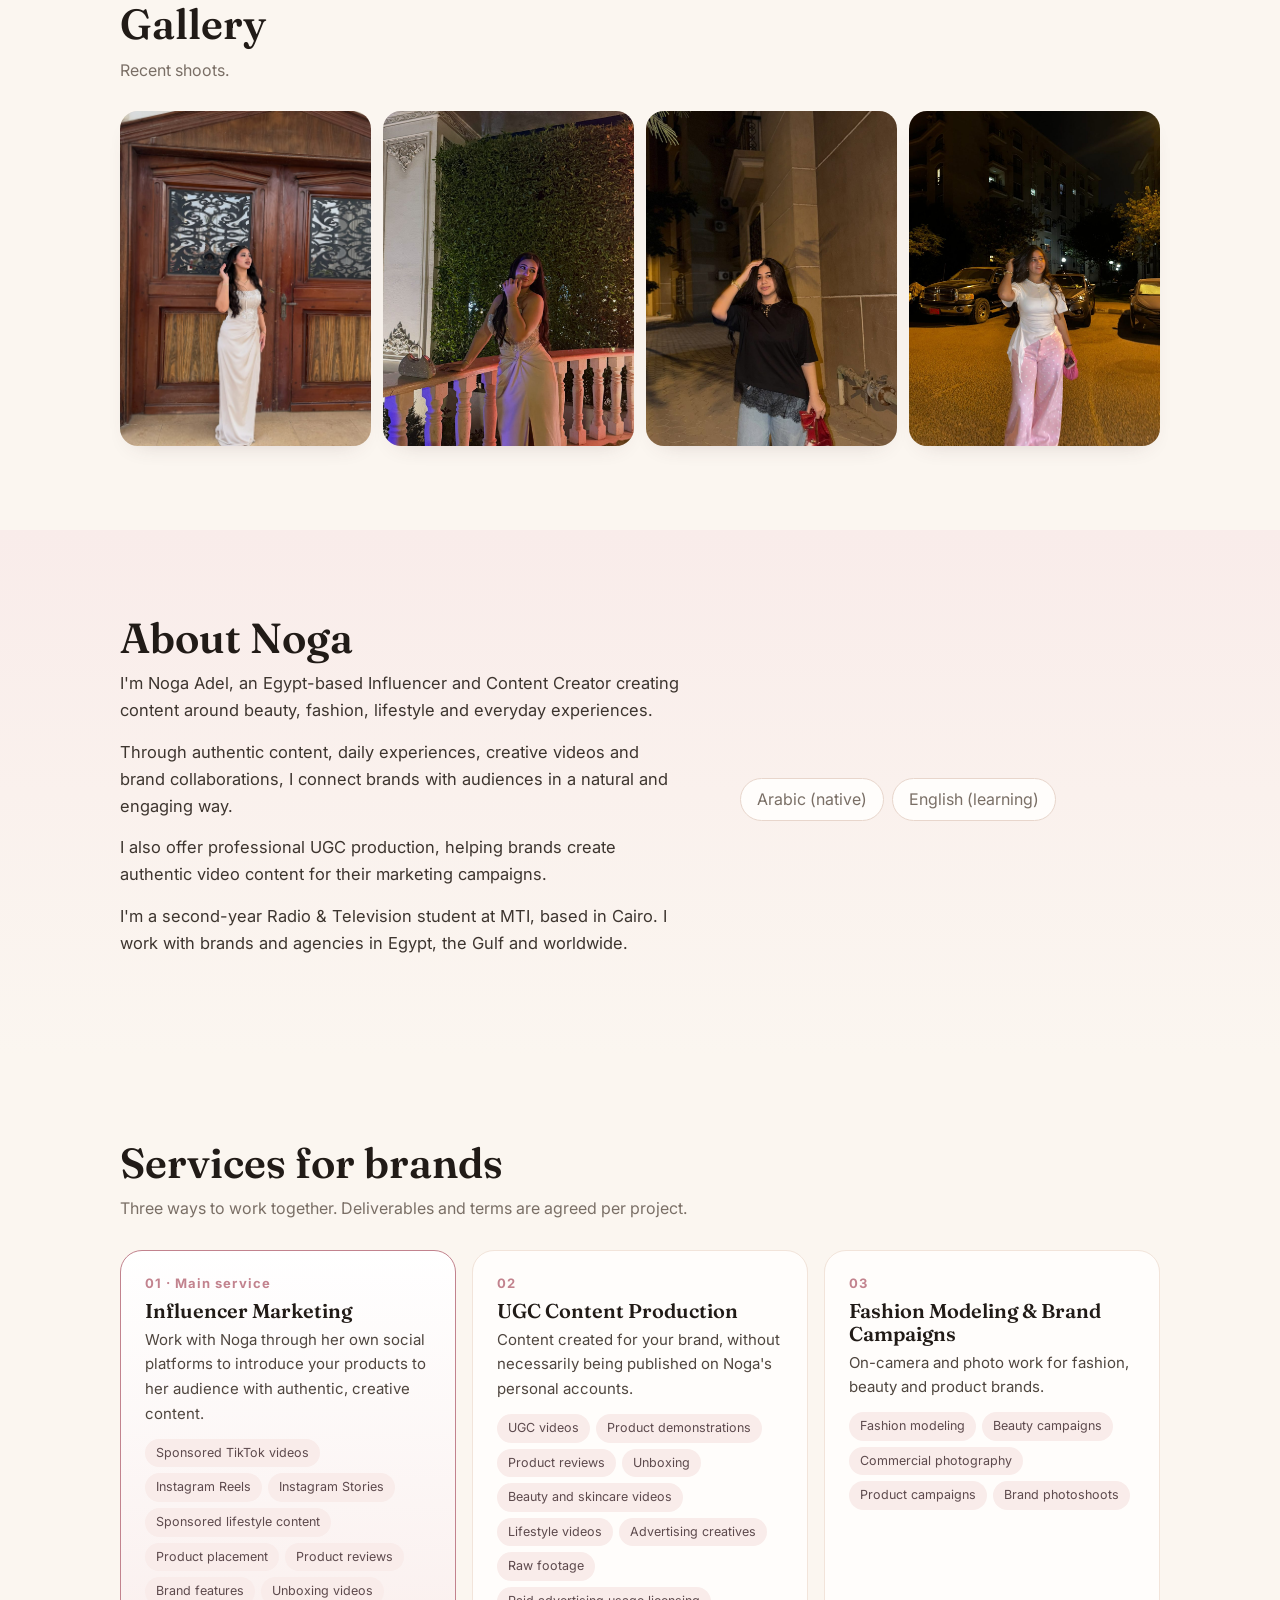
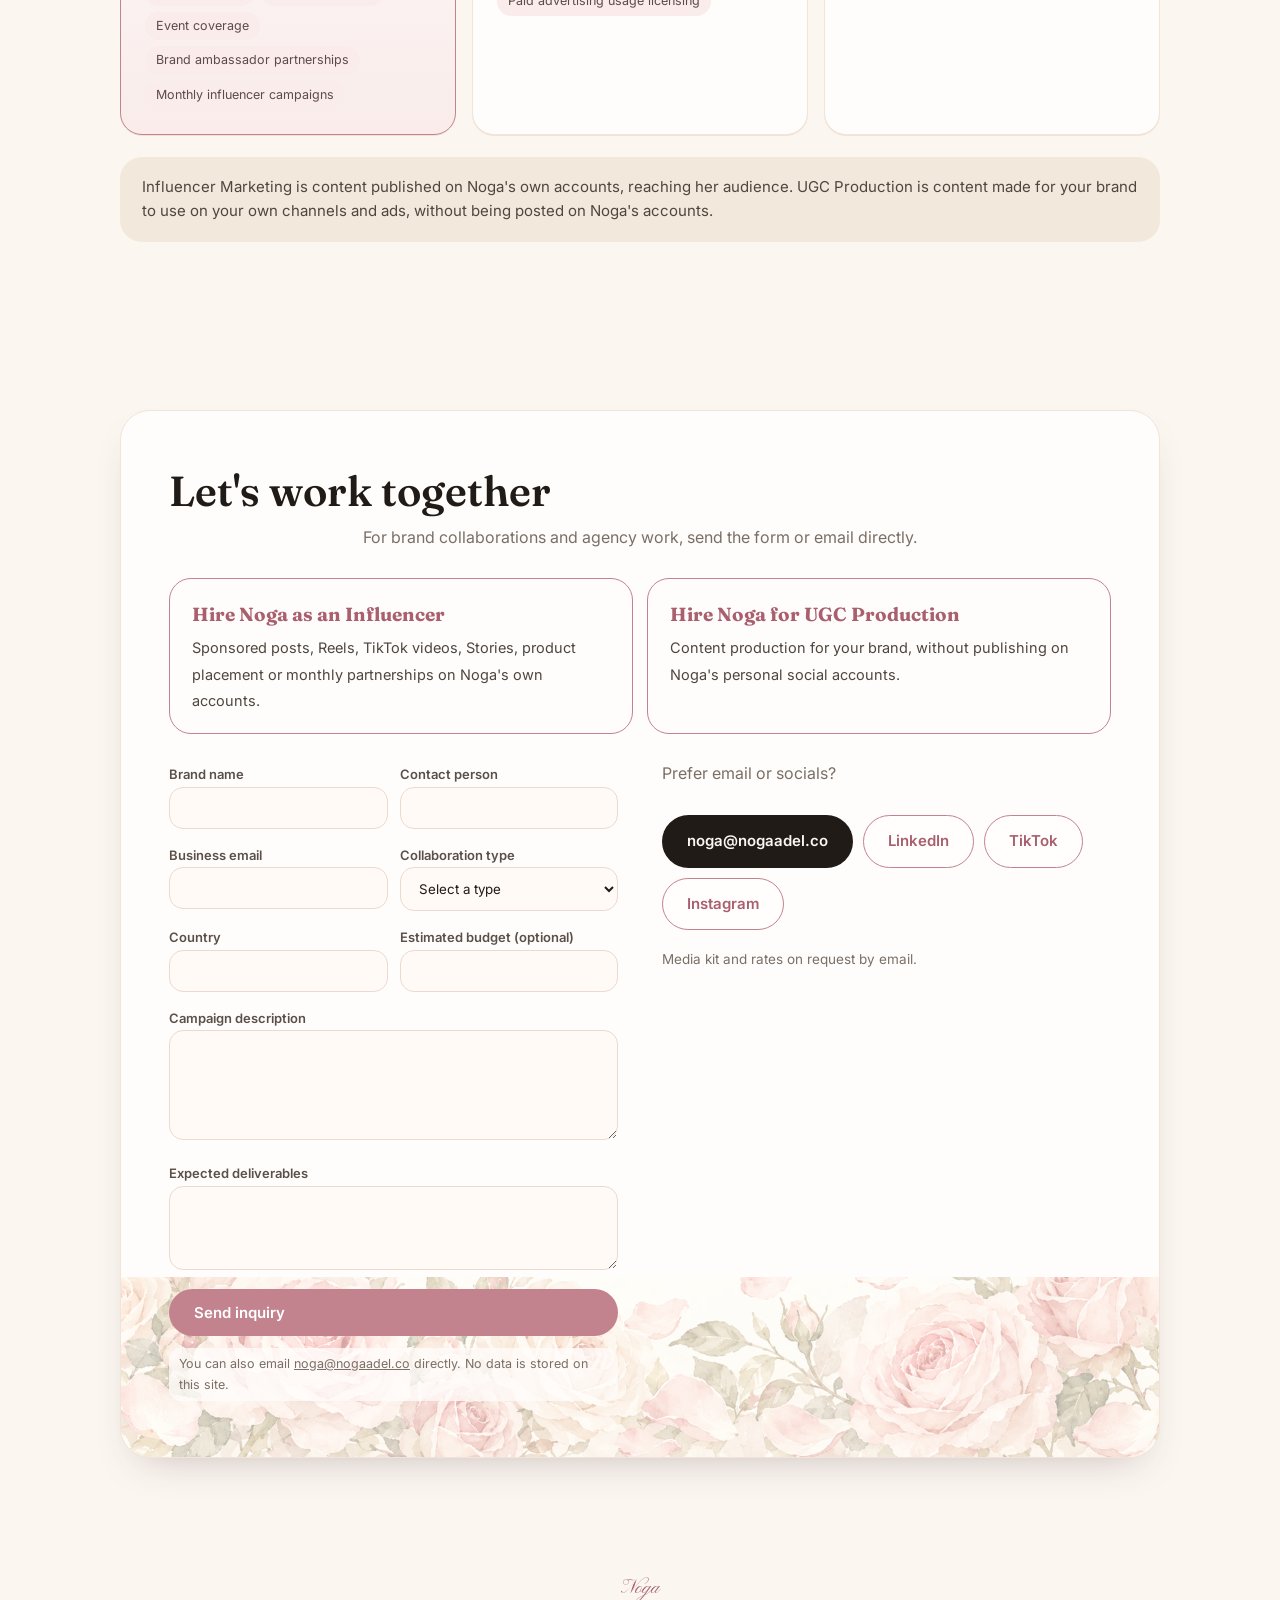
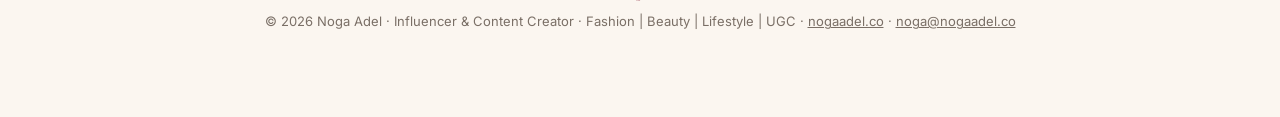
==== commit 7f08732e: "Rename 5-index.html to index.html" ====
--- a/index.html
+++ b/index.html
@@ -164,7 +164,6 @@
 </div>
 </div></section>
 
-<section id="fanzone" class="alt"><div class="wrap"><div id="bestie"></div></div></section>
 
 <footer><span class="accent">Noga</span>© 2026 Noga Adel · Influencer &amp; Content Creator · Fashion | Beauty | Lifestyle | UGC · <a href="https://nogaadel.co/">nogaadel.co</a> · <a href="mailto:noga@nogaadel.co">noga@nogaadel.co</a></footer>
 
--- a/assets/css/fan.css
+++ b/assets/css/fan.css
@@ -1,12 +1,12 @@
 /* Fan zone: Joy Capsule + Noga Bestie Meter */
-.btn-fan{display:inline-flex;align-items:center;justify-content:center;gap:8px;padding:12px 22px;border-radius:99px;font:600 15px/1.2 inherit;font-family:inherit;cursor:pointer;border:1.5px solid transparent;transition:transform .2s,box-shadow .2s;min-height:46px}
+.btn-fan{display:inline-flex;align-items:center;justify-content:center;gap:8px;padding:12px 22px;border-radius:99px;font-family:inherit;font-weight:600;font-size:15px;line-height:1.2;cursor:pointer;border:1.5px solid transparent;transition:transform .2s,box-shadow .2s;min-height:46px}
 .btn-fan:hover{transform:translateY(-2px)}
 .btn-fan:focus-visible,.joy-capsule:focus-visible,.joy-x:focus-visible{outline:3px solid #e9b8bf;outline-offset:2px}
 .btn-fan.primary{background:var(--rose);color:#fff;box-shadow:0 12px 24px -14px rgba(169,95,109,.8)}
 .btn-fan.ghost{background:rgba(255,255,255,.7);color:var(--rose-deep);border-color:var(--rose)}
 
 /* capsule */
-.joy-capsule{position:fixed;z-index:60;inset-inline-start:14px;bottom:calc(14px + env(safe-area-inset-bottom,0px));display:inline-flex;align-items:center;padding:11px 18px;border-radius:99px;border:1.5px solid rgba(255,255,255,.7);background:linear-gradient(135deg,#d9929d,#c2838e 55%,#b06a78);color:#fff;font:700 14px/1 Cairo,Inter,system-ui,sans-serif;box-shadow:0 14px 30px -12px rgba(120,60,75,.7);cursor:pointer;letter-spacing:.01em}
+.joy-capsule{position:relative;display:inline-flex;align-items:center;padding:11px 18px;border-radius:99px;border:1.5px solid rgba(255,255,255,.7);background:linear-gradient(135deg,#d9929d,#c2838e 55%,#b06a78);color:#fff;font:700 14px/1 Cairo,Inter,system-ui,sans-serif;box-shadow:0 14px 30px -12px rgba(120,60,75,.7);cursor:pointer;letter-spacing:.01em}
 .joy-capsule:hover{transform:translateY(-2px)}
 .joy-overlay{position:fixed;inset:0;z-index:100;background:rgba(48,30,34,.45);backdrop-filter:blur(4px);display:flex;align-items:center;justify-content:center;padding:18px}
 .joy-overlay[hidden]{display:none}
@@ -25,13 +25,13 @@
 @keyframes spark{0%{opacity:1;transform:translate(0,0) scale(.4)}100%{opacity:0;transform:translate(var(--x),var(--y)) scale(1.1)}}
 
 /* bestie */
-#fanzone .bestie-box{max-width:620px;margin:0 auto;text-align:center}
+#x-unused .bestie-box{max-width:620px;margin:0 auto;text-align:center}
 .fan-tag{display:inline-block;font-size:12.5px;letter-spacing:.14em;text-transform:uppercase;color:var(--rose-deep);font-weight:700;margin-bottom:10px}
 [dir=rtl] .fan-tag{letter-spacing:.02em}
 .fan-sub{color:#4f463f;margin:6px auto 20px;max-width:480px}
 .bestie-form{display:flex;flex-direction:column;gap:12px;text-align:start;max-width:440px;margin:0 auto}
 .bestie-form label{font-weight:600}
-.bestie-form input{width:100%;border:1.5px solid #ecd9cf;background:#fffaf6;border-radius:14px;padding:13px 14px;font:400 16px inherit;font-family:inherit;color:var(--ink)}
+.bestie-form input{width:100%;border:1.5px solid #ecd9cf;background:#fffaf6;border-radius:14px;padding:13px 14px;font-family:inherit;font-size:16px;line-height:1.4;color:var(--ink)}
 .bestie-form input:focus{outline:none;border-color:var(--rose)}
 .bestie-note{min-height:20px;color:#93343f;font-size:14px;margin:0}
 .bestie-bar{height:8px;border-radius:99px;background:#f0e1d8;margin:6px auto 18px;max-width:440px;overflow:hidden}
@@ -50,3 +50,11 @@
 .rc-url{font-size:12.5px;color:var(--muted);letter-spacing:.06em}
 @media (prefers-reduced-motion:reduce){.joy-modal,.joy-msg.pop,.spark{animation:none}.btn-fan,.bestie-bar i{transition:none}}
 footer{padding-bottom:84px}
+
+.fan-dock{position:fixed;z-index:60;right:12px;left:auto;bottom:calc(12px + env(safe-area-inset-bottom,0px));display:flex;flex-direction:column;align-items:flex-end;gap:8px}
+.fan-dock.is-hidden{display:none}
+.bestie-modal{max-width:460px;max-height:85vh;max-height:85dvh;overflow-y:auto;overflow-x:hidden;-webkit-overflow-scrolling:touch;overscroll-behavior:contain;padding-top:38px}
+.bestie-modal .bestie-box{max-width:none;margin:0;text-align:center}
+.bestie-modal input,.bestie-form input{font-size:16px!important}
+.bestie-modal h2{font-size:clamp(20px,5.4vw,26px);margin:0 0 6px;line-height:1.5}
+.bestie-pill{background:linear-gradient(135deg,#e9b8bf,#c2838e)}
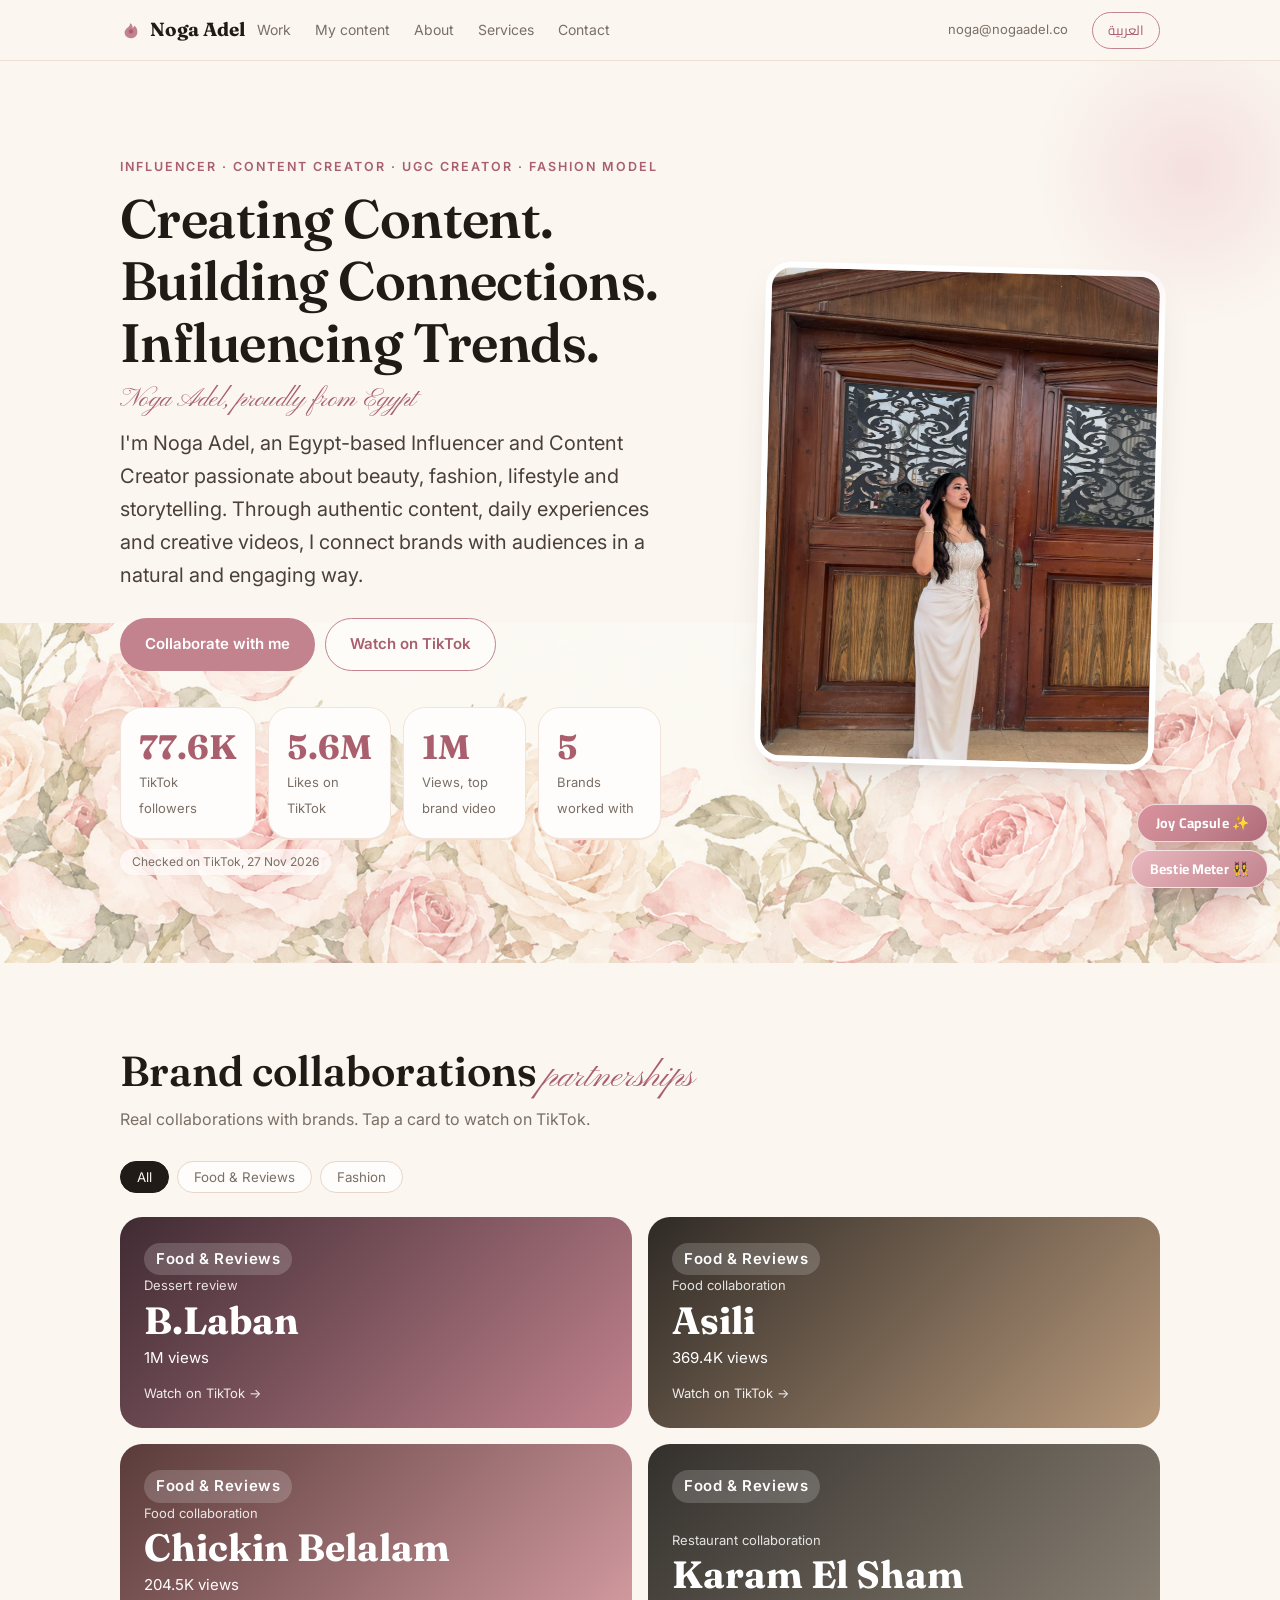
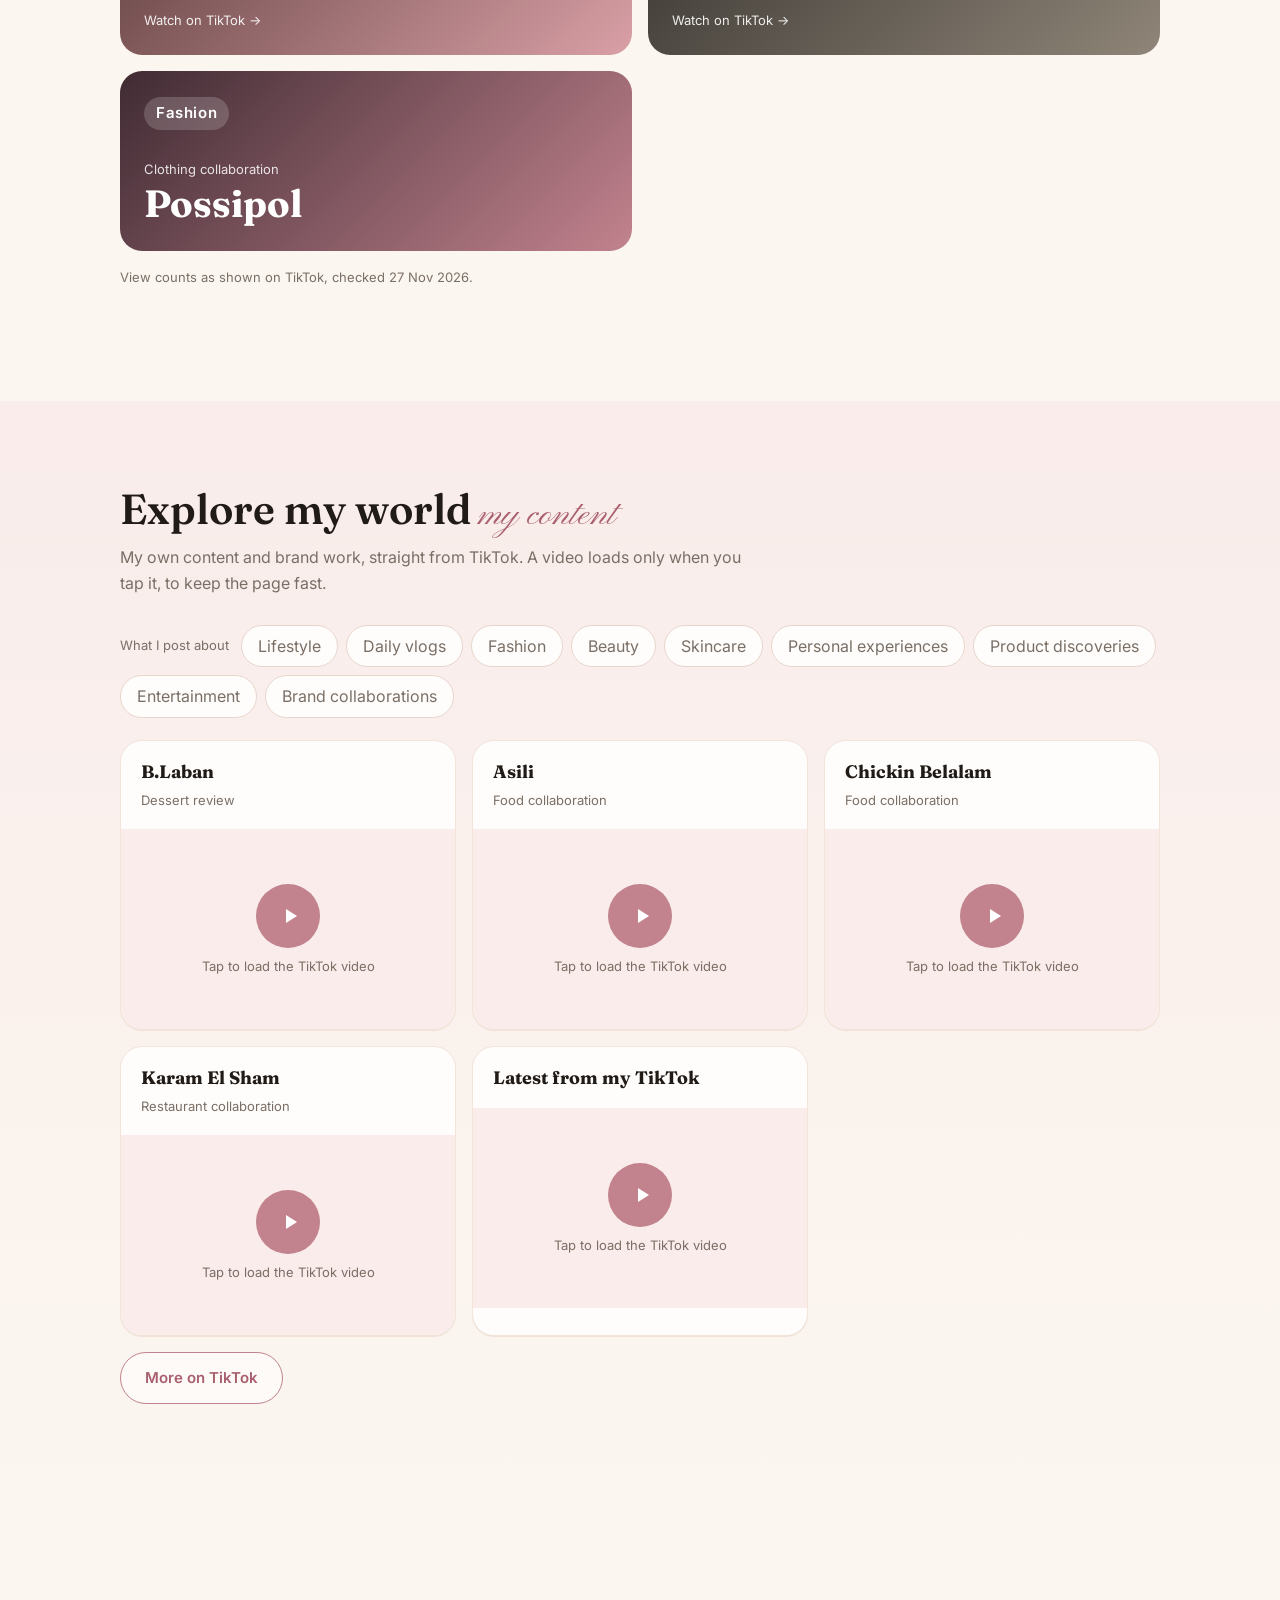
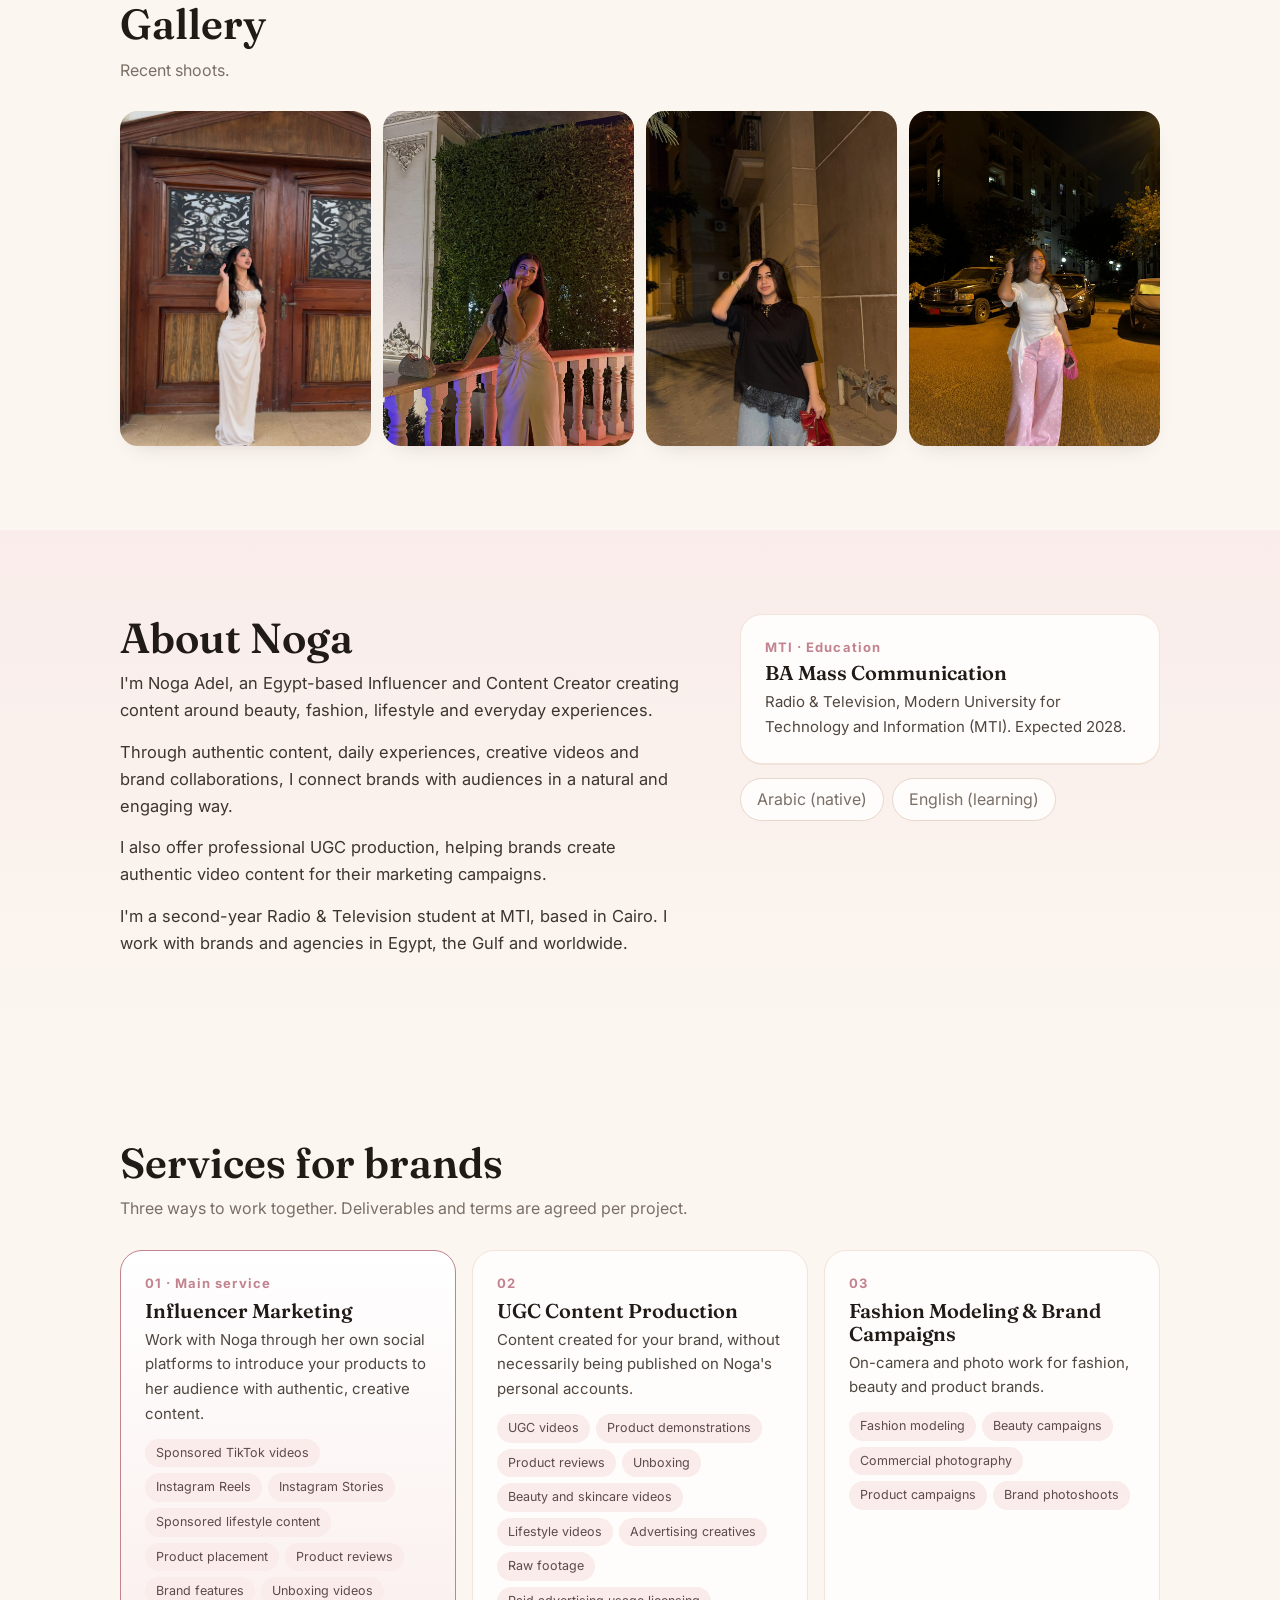
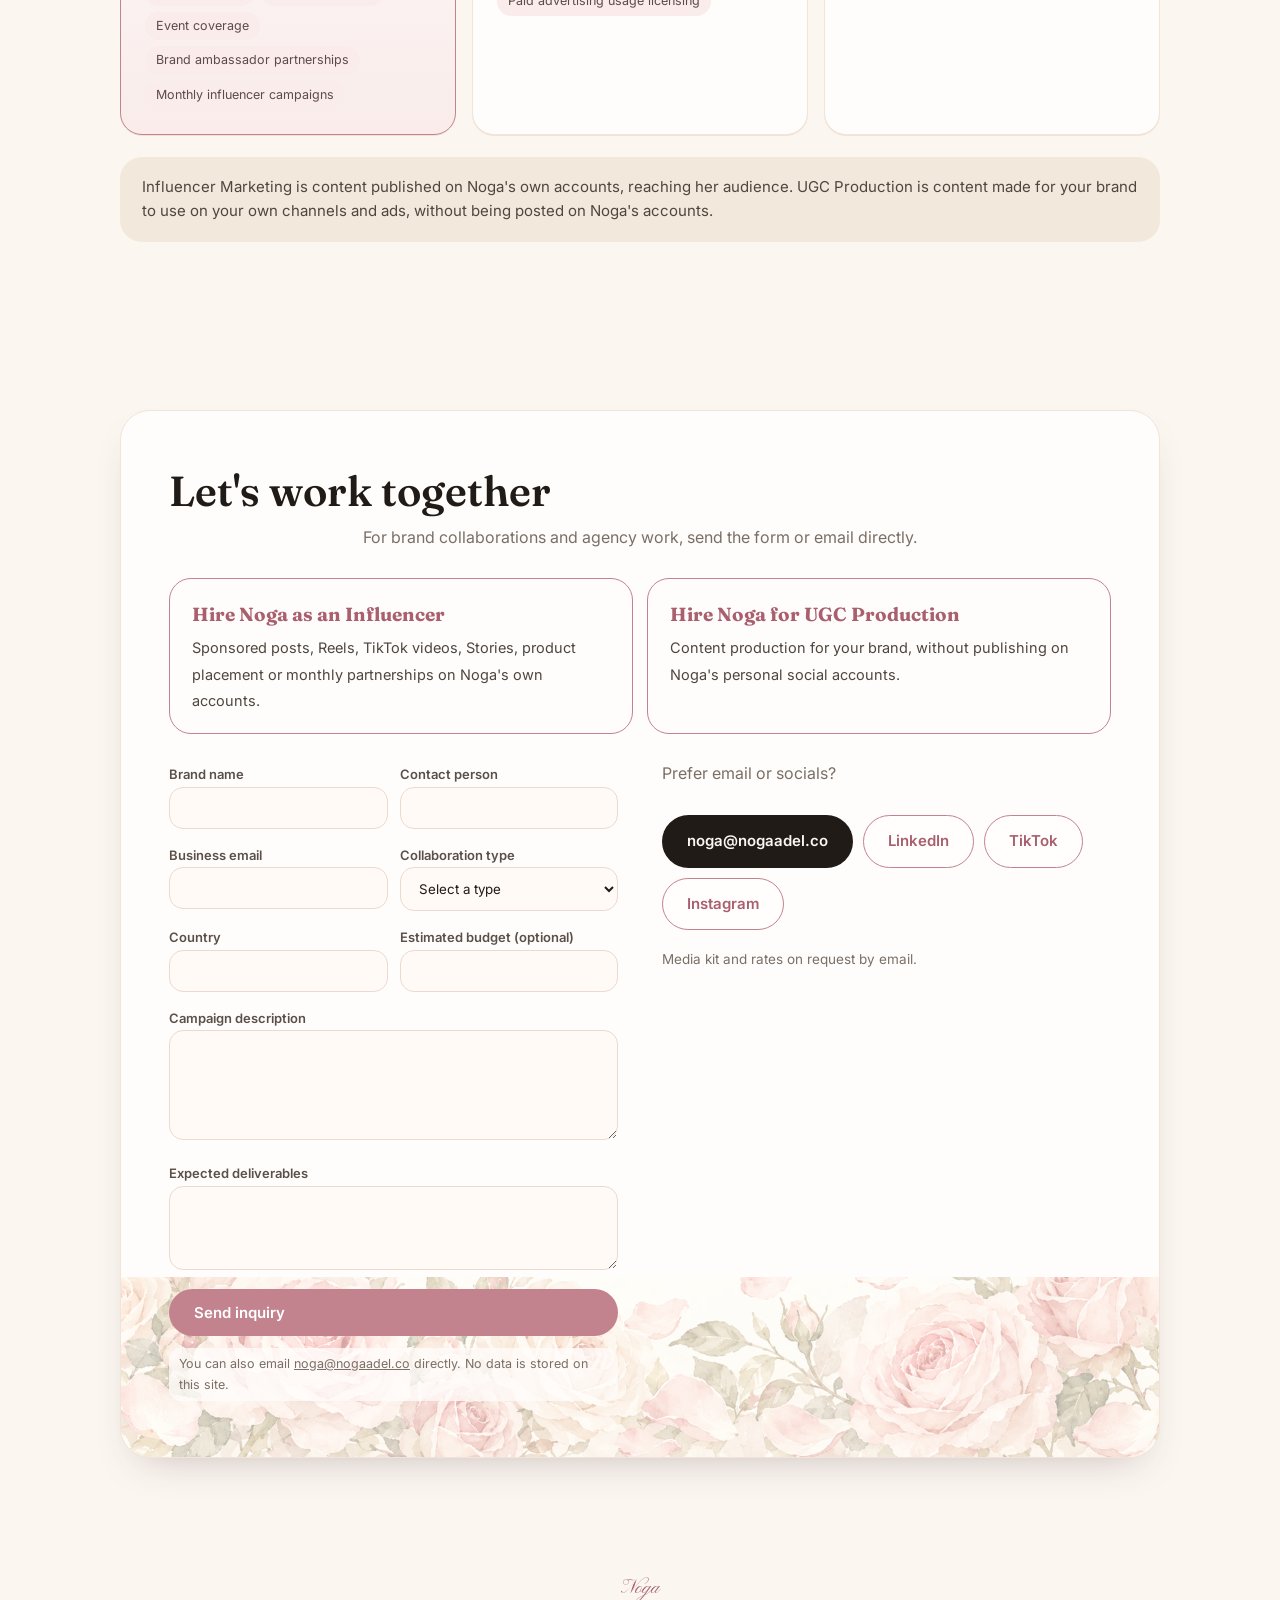
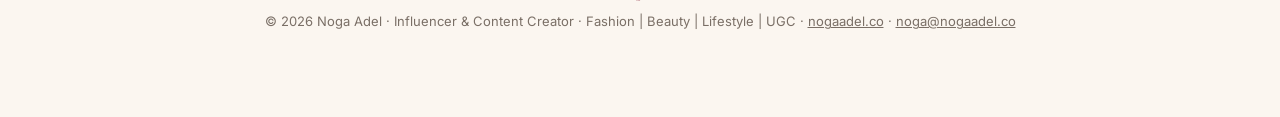
==== commit f9efb1db: "Rename 2-index.html to index.html" ====
--- a/index.html
+++ b/index.html
@@ -26,7 +26,7 @@
 <link href="https://fonts.googleapis.com/css2?family=Fraunces:opsz,wght@9..144,500;9..144,600;9..144,700&family=Inter:wght@400;500;600&family=Cairo:wght@400;600;700&family=Pinyon+Script&display=swap" rel="stylesheet">
 <link rel="stylesheet" href="assets/css/style.css">
 <link rel="stylesheet" href="assets/css/extra.css">
-<link rel="stylesheet" href="assets/css/fan.css">
+<link rel="stylesheet" href="assets/css/fan.css?v=3">
 <script type="application/ld+json">
 {
   "@context": "https://schema.org",
@@ -63,7 +63,7 @@
 <header class="hero" id="top"><div class="wrap">
 <div class="htxt">
 <div class="eyebrow" id="hero-roles">Influencer · Content Creator · UGC Creator · Fashion Model</div>
-<h1><span class="en">Creating Content. Building Connections. Influencing Trends.</span><span class="ar">محتوى بيصنع تواصل، وتريندات بتتأثر.</span><span class="accent"><span class="en">Noga Adel, with love from Egypt</span><span class="ar">نوجا عادل، بحب من مصر</span></span></h1>
+<h1><span class="en">Creating Content. Building Connections. Influencing Trends.</span><span class="ar">محتوى بيصنع تواصل، وتريندات بتتأثر.</span><span class="accent"><span class="en">Noga Adel, proudly from Egypt</span><span class="ar">نوجا عادل، بفخر من مصر</span></span></h1>
 <p class="lead" id="hero-lead"></p>
 <div class="cta">
 <a class="btn r" href="#contact"><span class="en">Collaborate with me</span><span class="ar">نتعاون سوا</span></a>
@@ -168,6 +168,6 @@
 <footer><span class="accent">Noga</span>© 2026 Noga Adel · Influencer &amp; Content Creator · Fashion | Beauty | Lifestyle | UGC · <a href="https://nogaadel.co/">nogaadel.co</a> · <a href="mailto:noga@nogaadel.co">noga@nogaadel.co</a></footer>
 
 <script src="assets/js/main.js" defer></script>
-<script src="assets/js/fan.js" defer></script>
+<script src="assets/js/fan.js?v=3" defer></script>
 </body>
 </html>
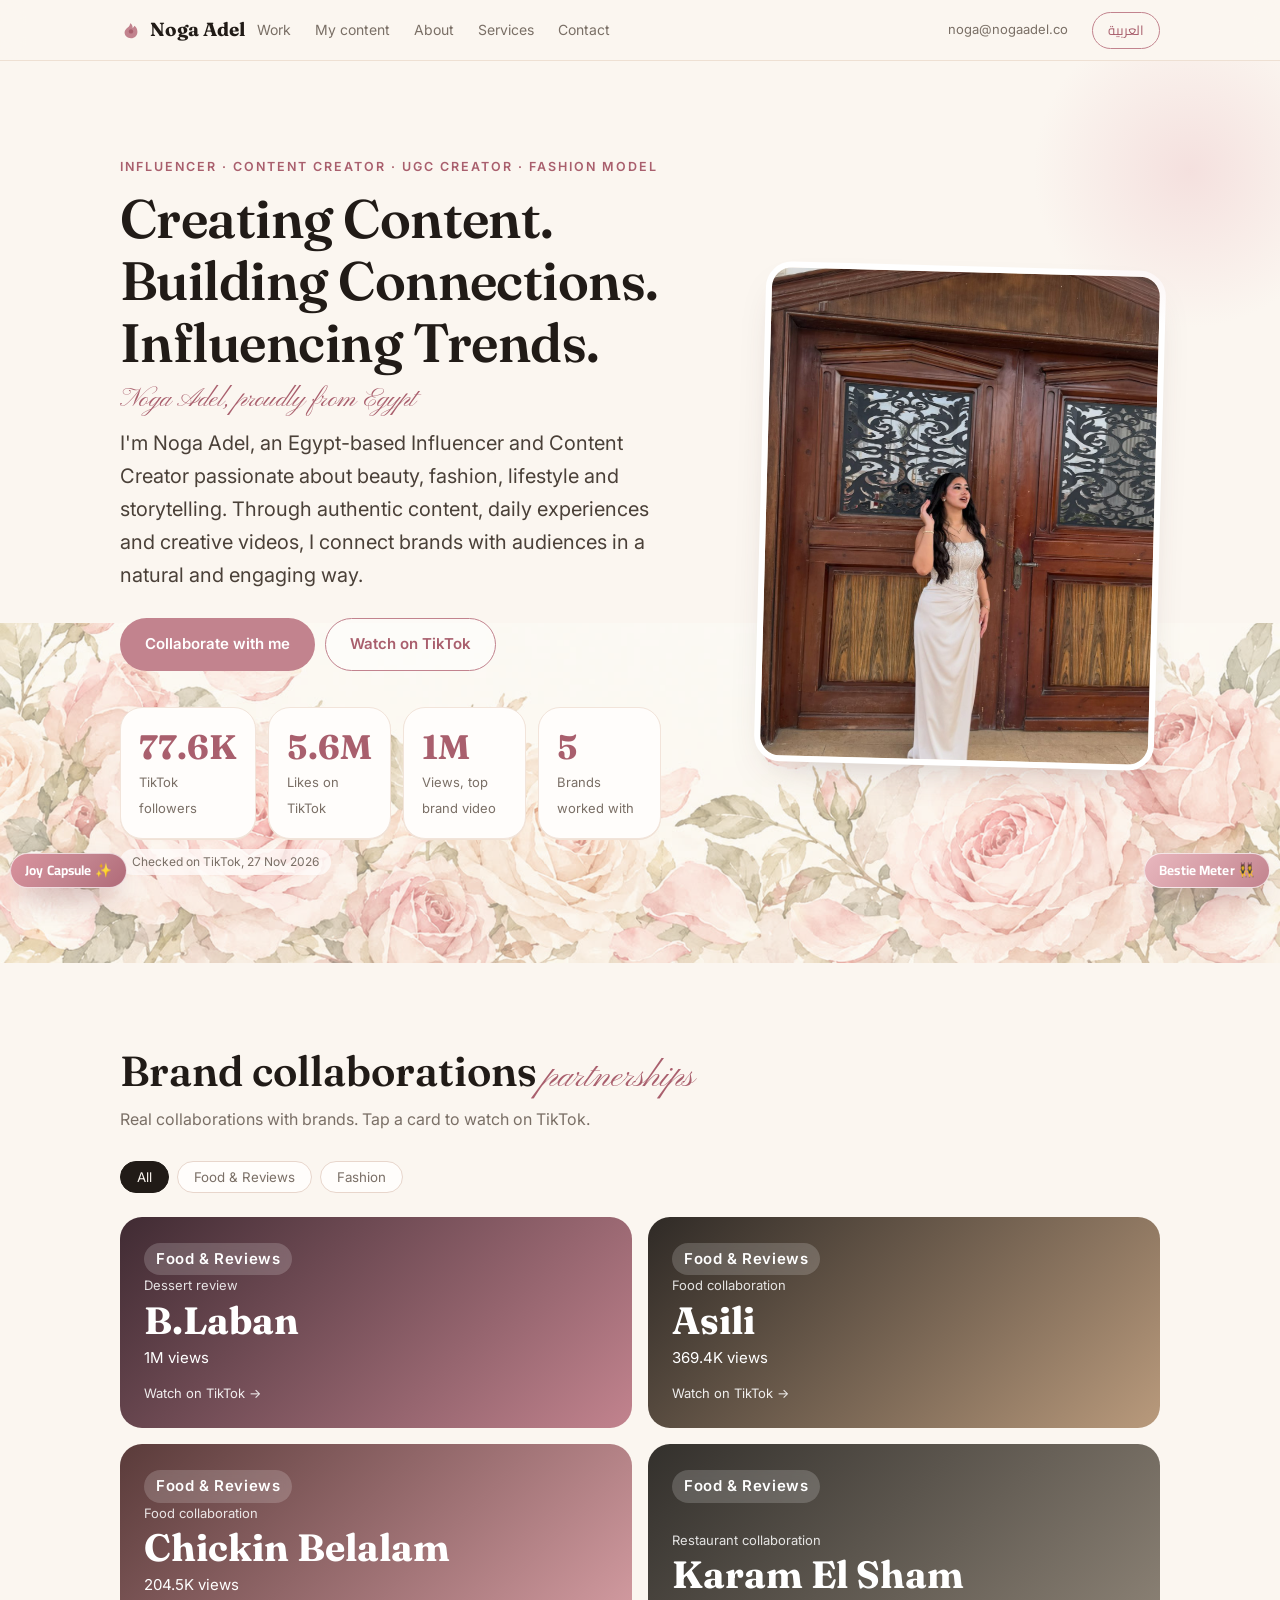
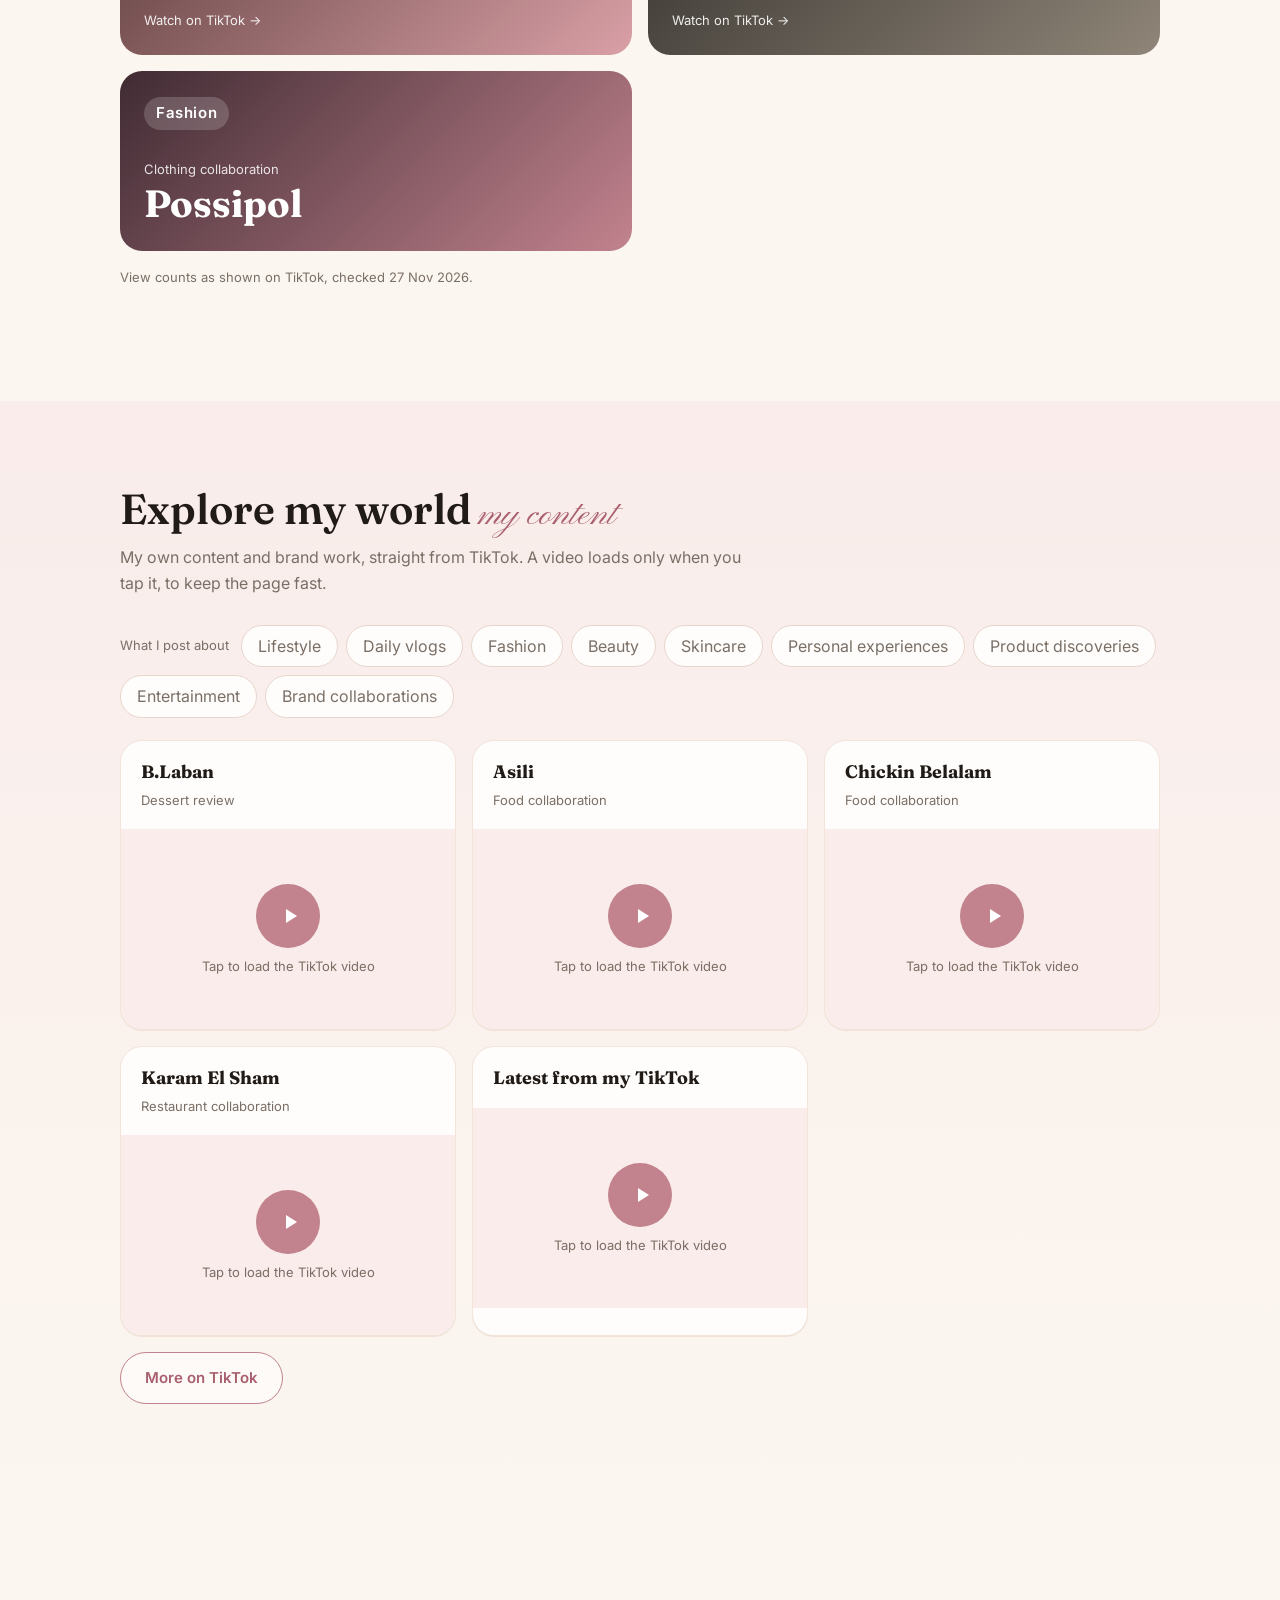
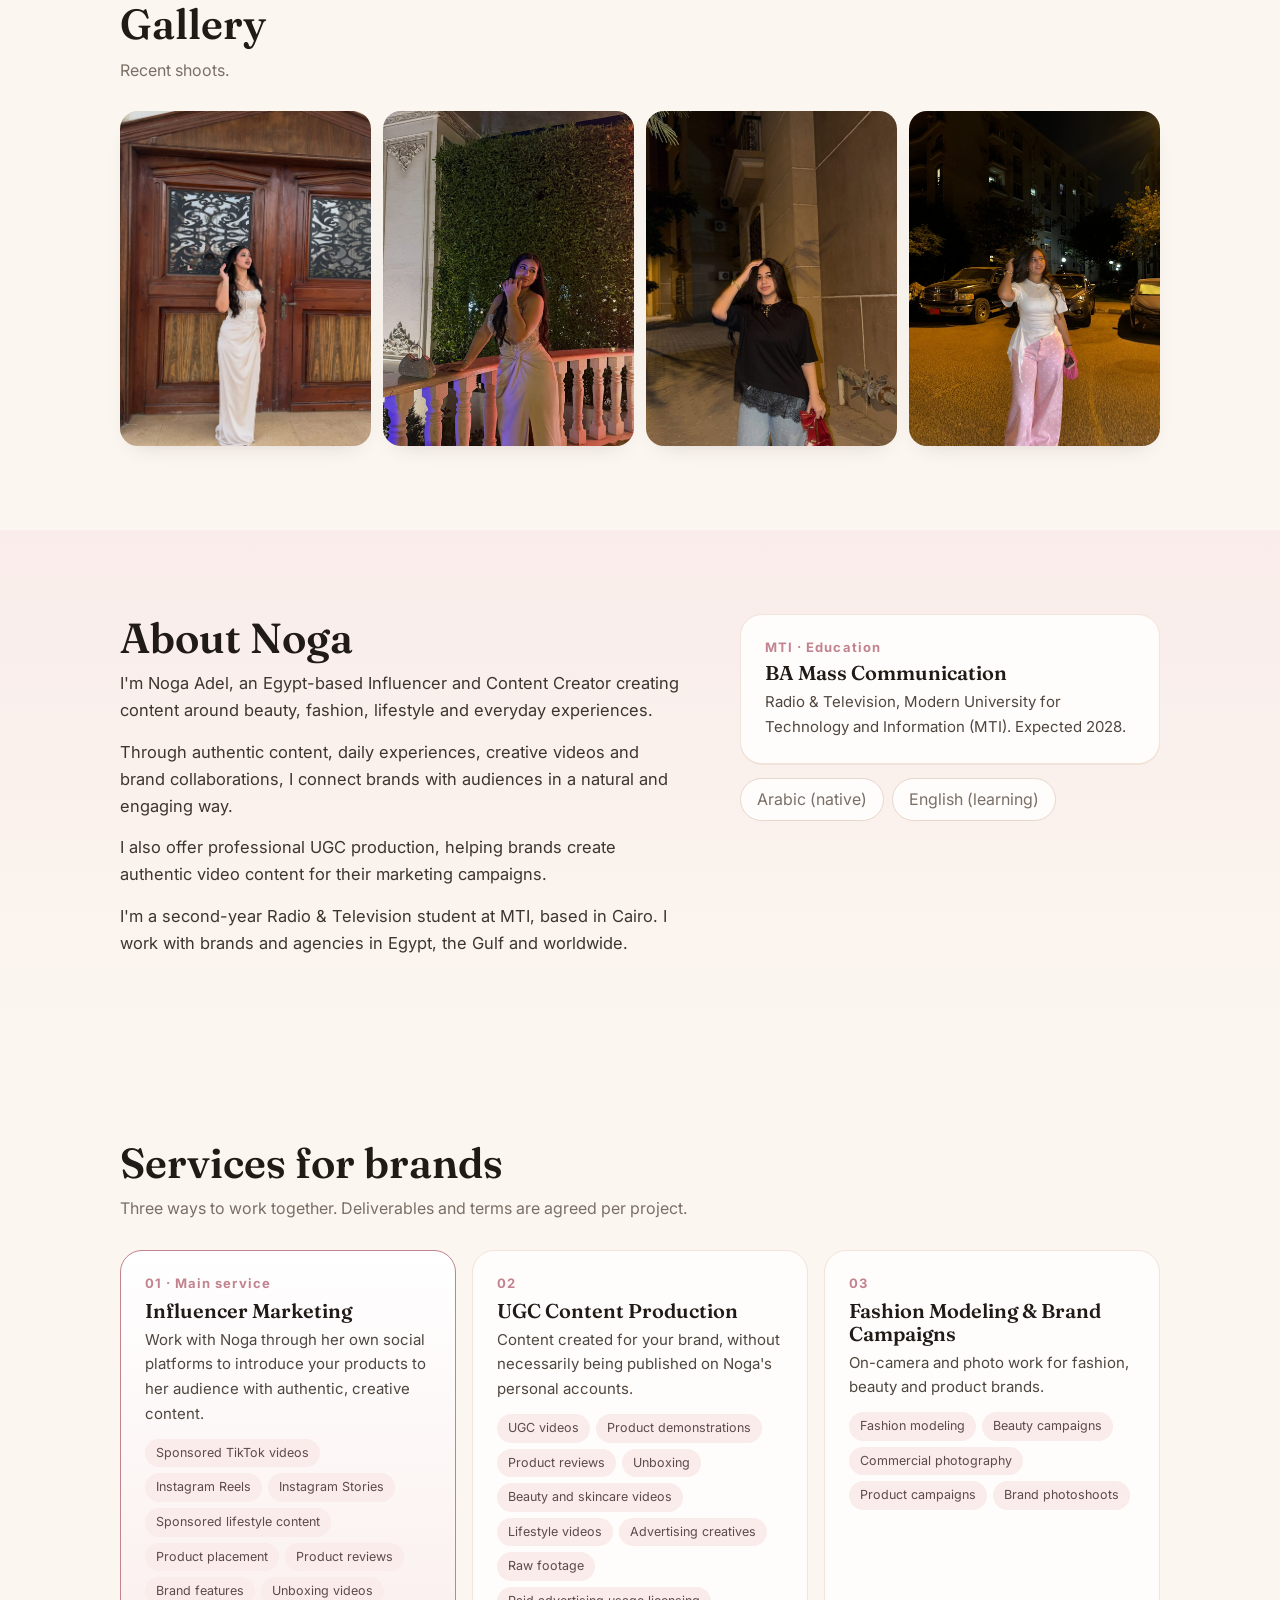
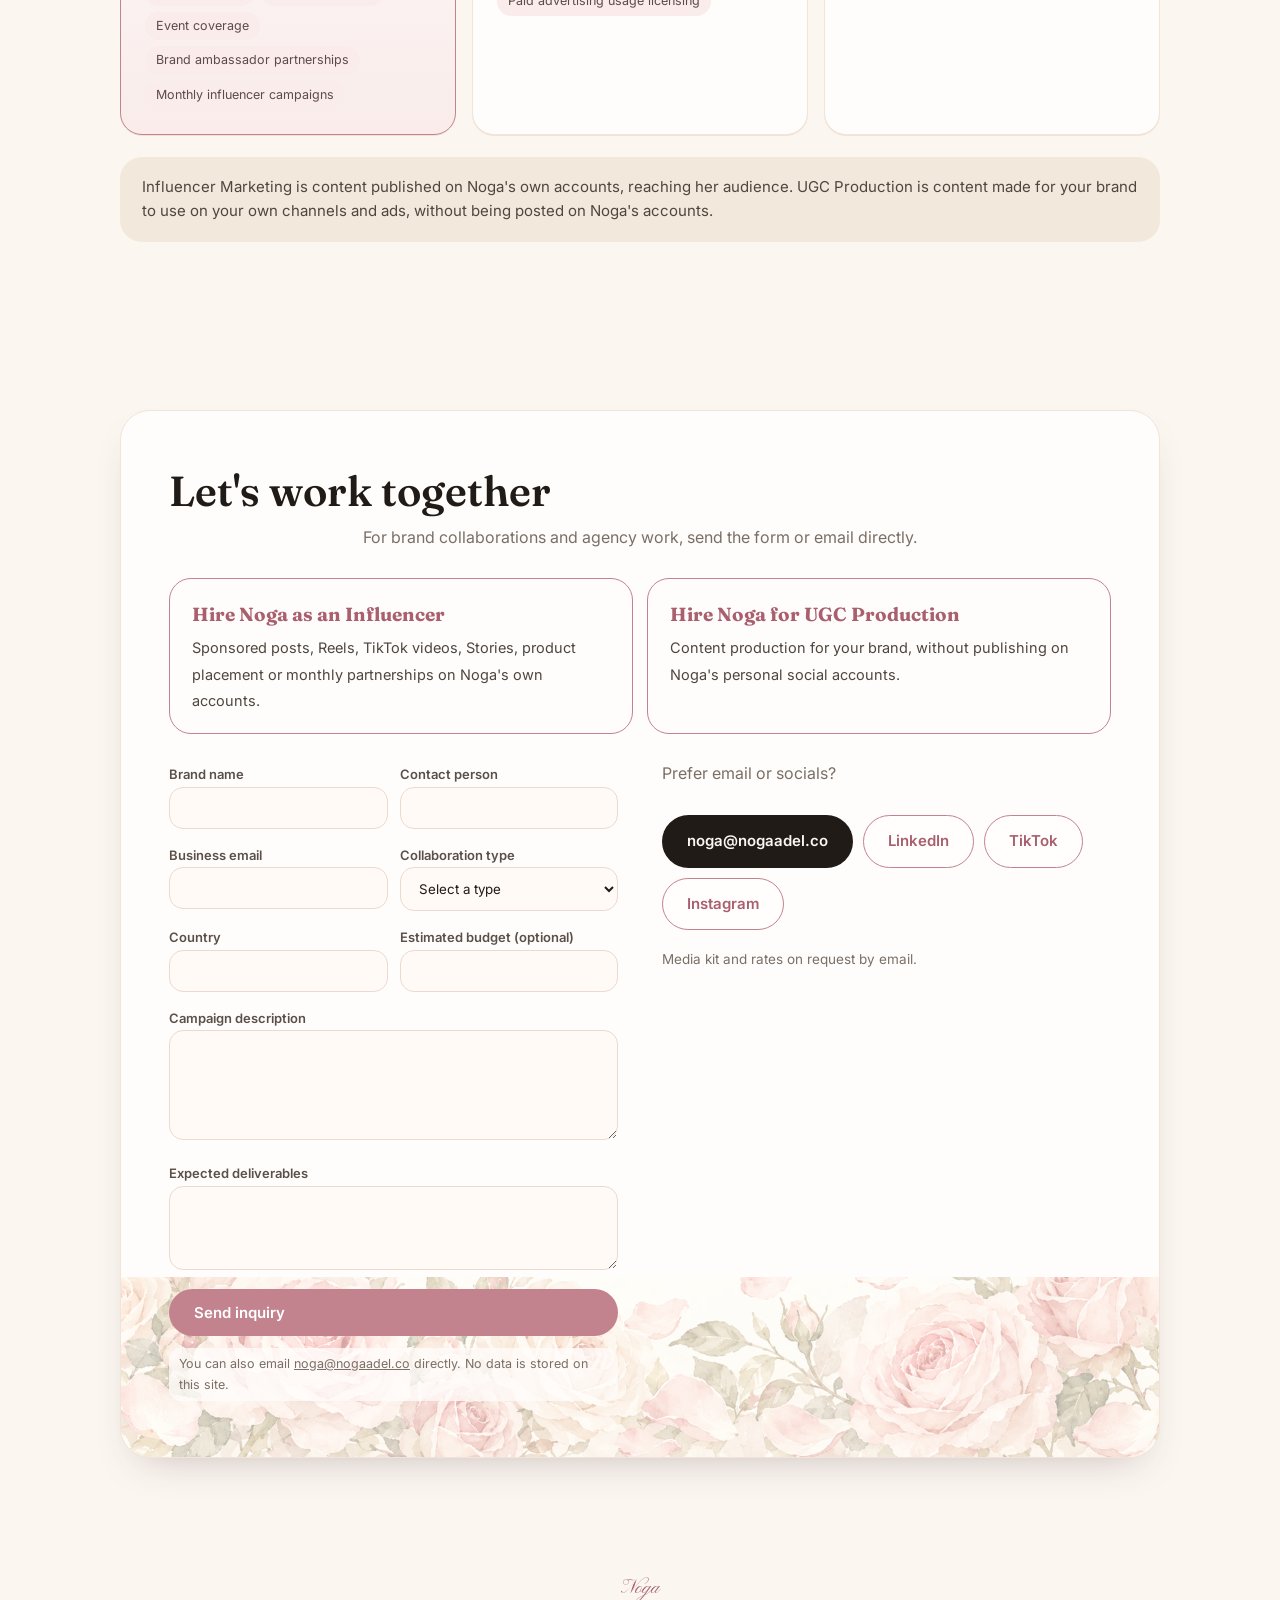
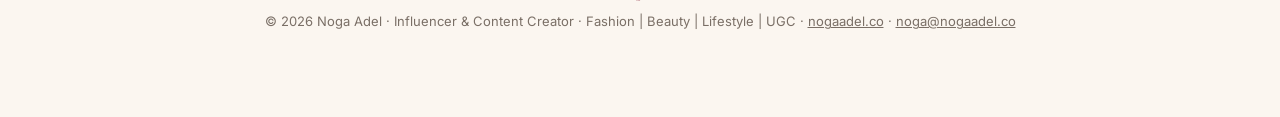
==== commit 6fb871c5: "Rename 2-index.html to index.html" ====
--- a/index.html
+++ b/index.html
@@ -168,6 +168,6 @@
 <footer><span class="accent">Noga</span>© 2026 Noga Adel · Influencer &amp; Content Creator · Fashion | Beauty | Lifestyle | UGC · <a href="https://nogaadel.co/">nogaadel.co</a> · <a href="mailto:noga@nogaadel.co">noga@nogaadel.co</a></footer>
 
 <script src="assets/js/main.js" defer></script>
-<script src="assets/js/fan.js?v=3" defer></script>
+<script src="assets/js/fan.js?v=4" defer></script>
 </body>
 </html>
--- a/assets/css/fan.css
+++ b/assets/css/fan.css
@@ -51,7 +51,8 @@
 @media (prefers-reduced-motion:reduce){.joy-modal,.joy-msg.pop,.spark{animation:none}.btn-fan,.bestie-bar i{transition:none}}
 footer{padding-bottom:84px}
 
-.fan-dock{position:fixed;z-index:60;right:12px;left:auto;bottom:calc(12px + env(safe-area-inset-bottom,0px));display:flex;flex-direction:column;align-items:flex-end;gap:8px}
+.fan-dock{position:fixed;z-index:60;left:max(10px,env(safe-area-inset-left,0px));right:max(10px,env(safe-area-inset-right,0px));bottom:calc(12px + env(safe-area-inset-bottom,0px));display:flex;flex-direction:row;justify-content:space-between;align-items:flex-end;gap:8px;direction:ltr;pointer-events:none}
+.fan-dock .joy-capsule{pointer-events:auto;white-space:nowrap;padding:10px 14px;font-size:13.5px}
 .fan-dock.is-hidden{display:none}
 .bestie-modal{max-width:460px;max-height:85vh;max-height:85dvh;overflow-y:auto;overflow-x:hidden;-webkit-overflow-scrolling:touch;overscroll-behavior:contain;padding-top:38px}
 .bestie-modal .bestie-box{max-width:none;margin:0;text-align:center}
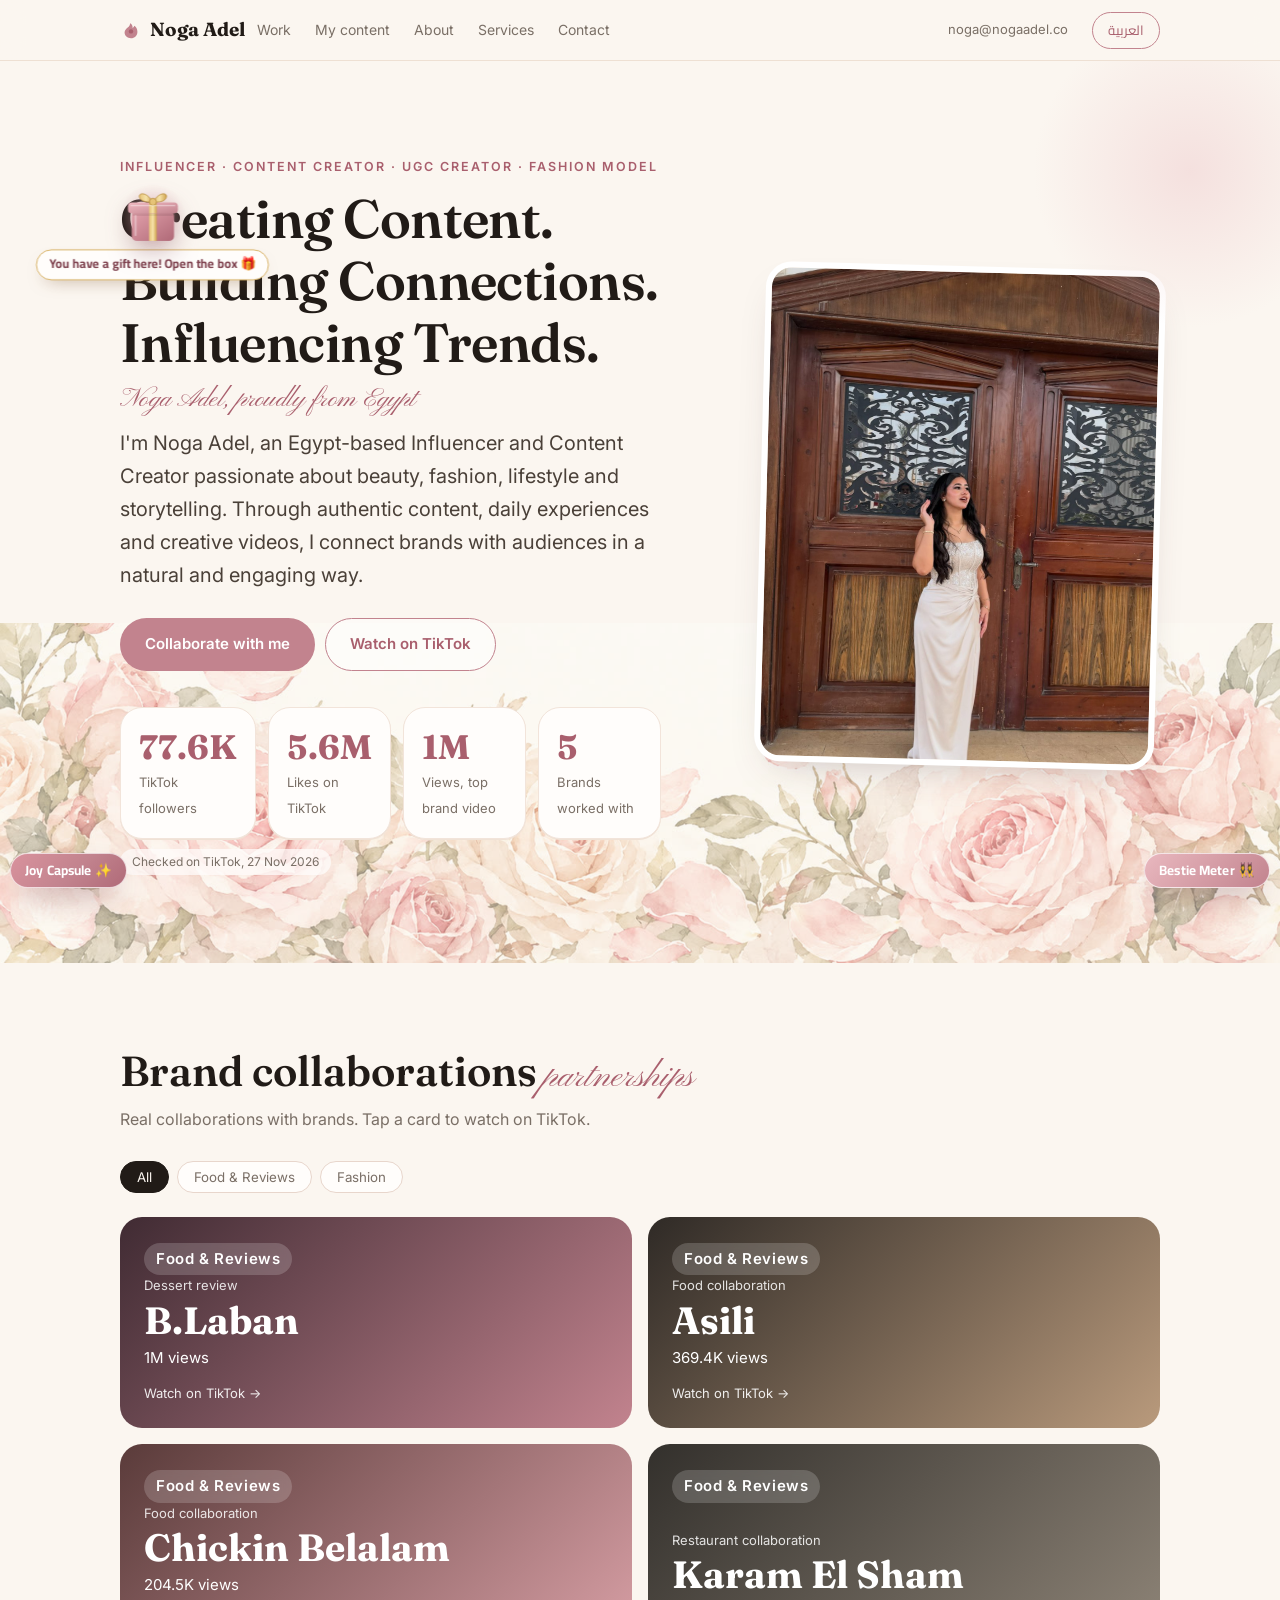
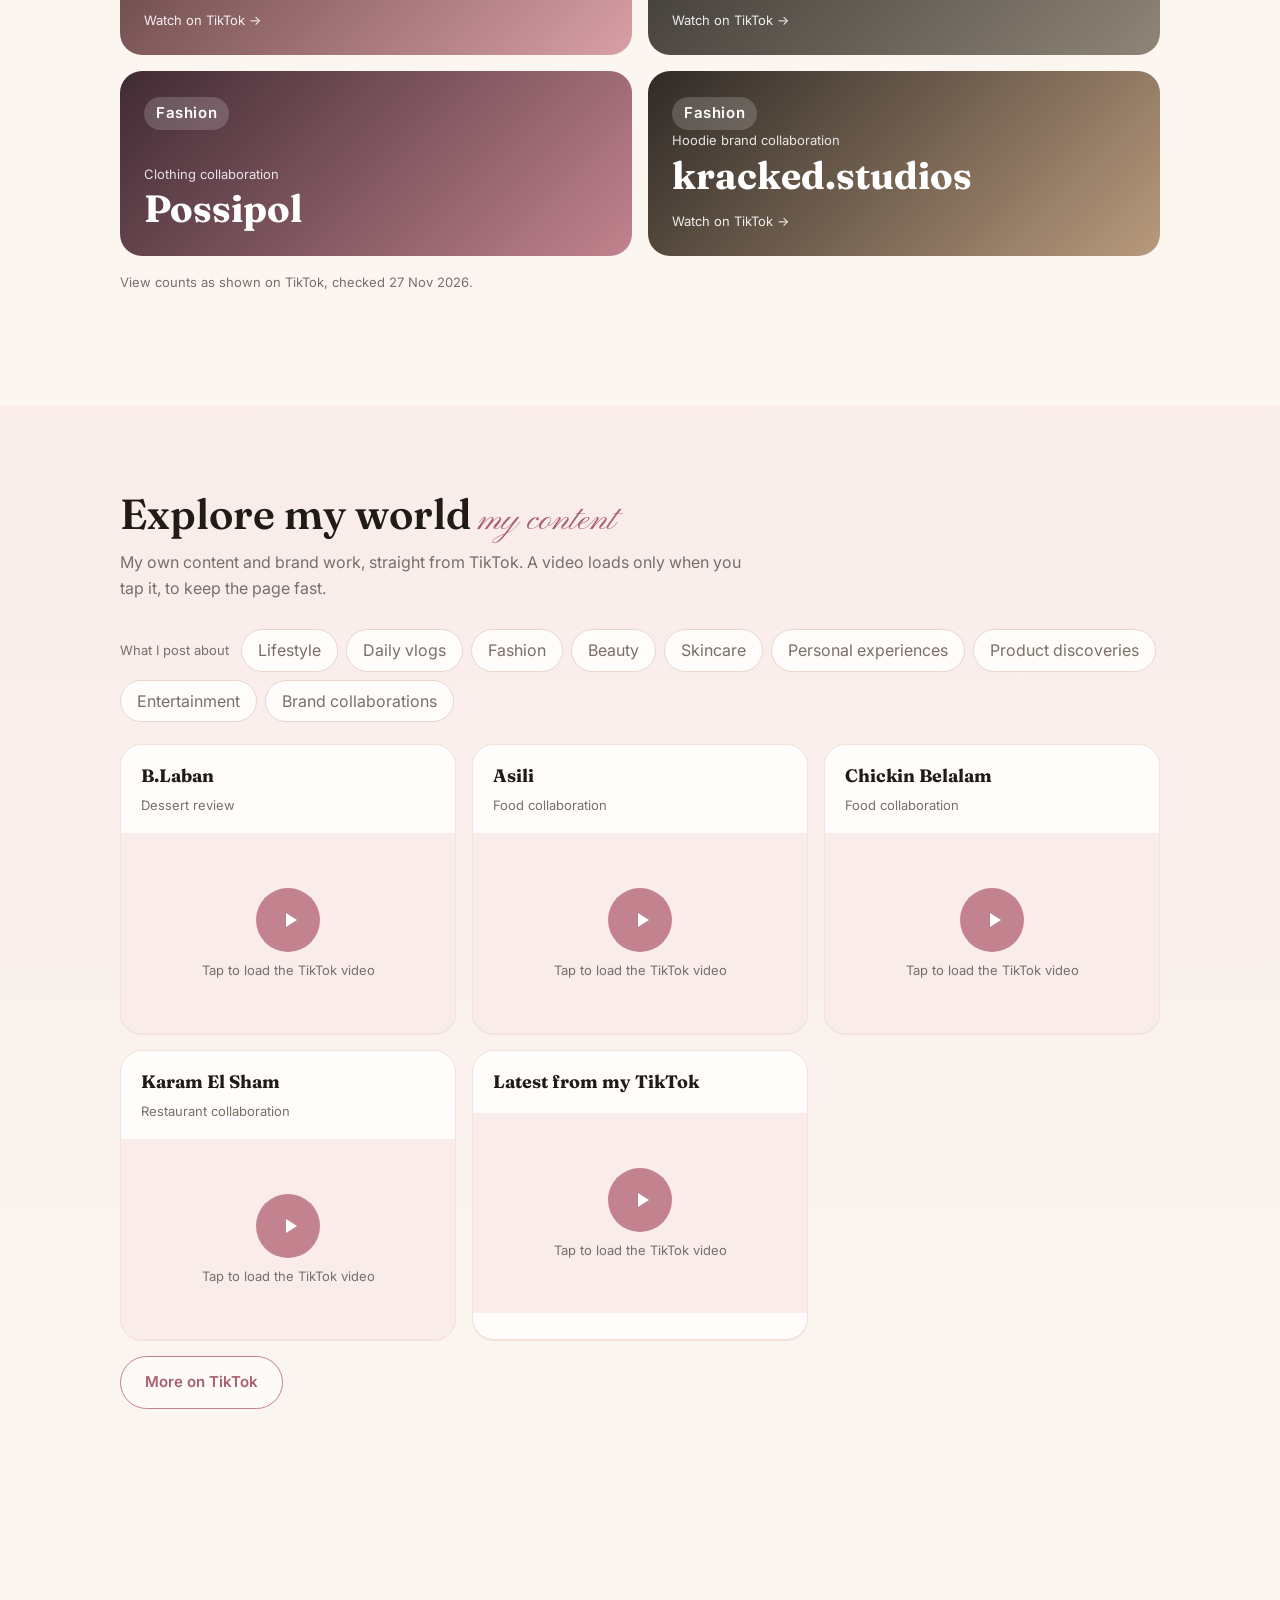
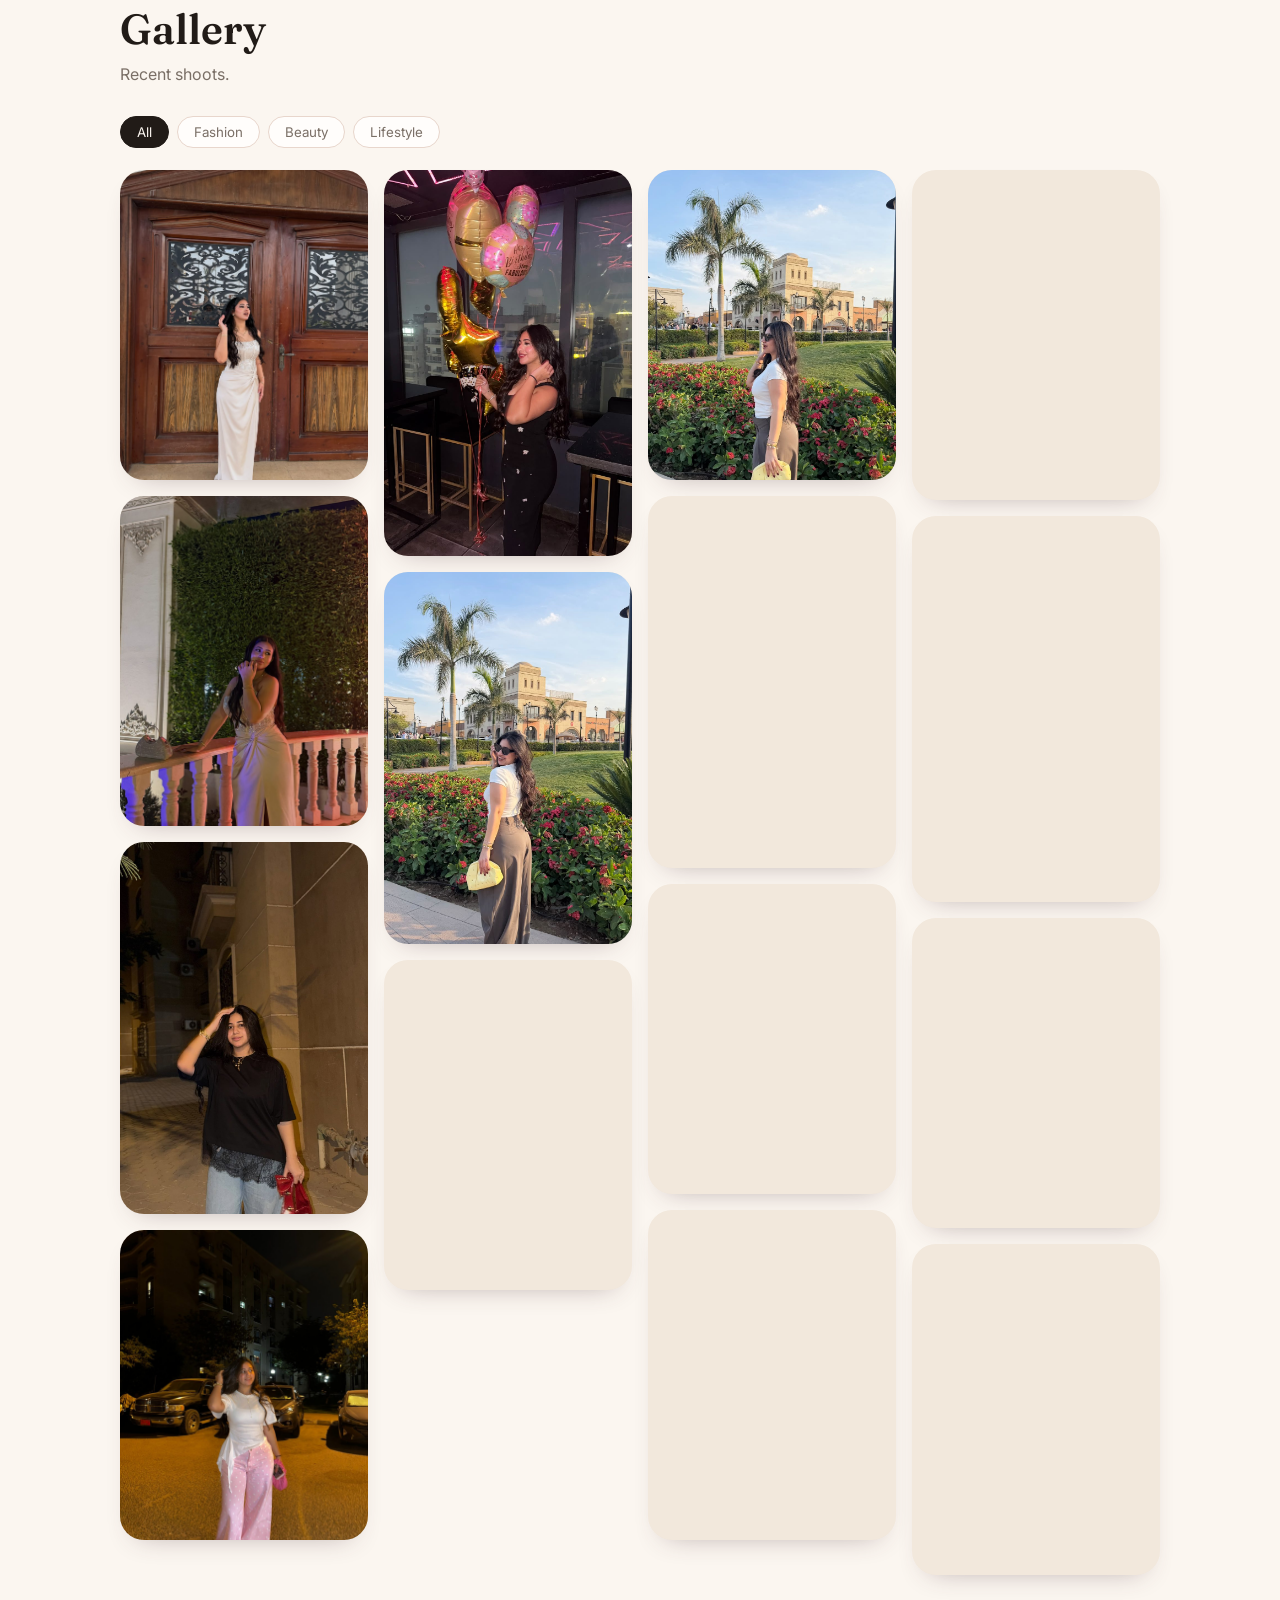
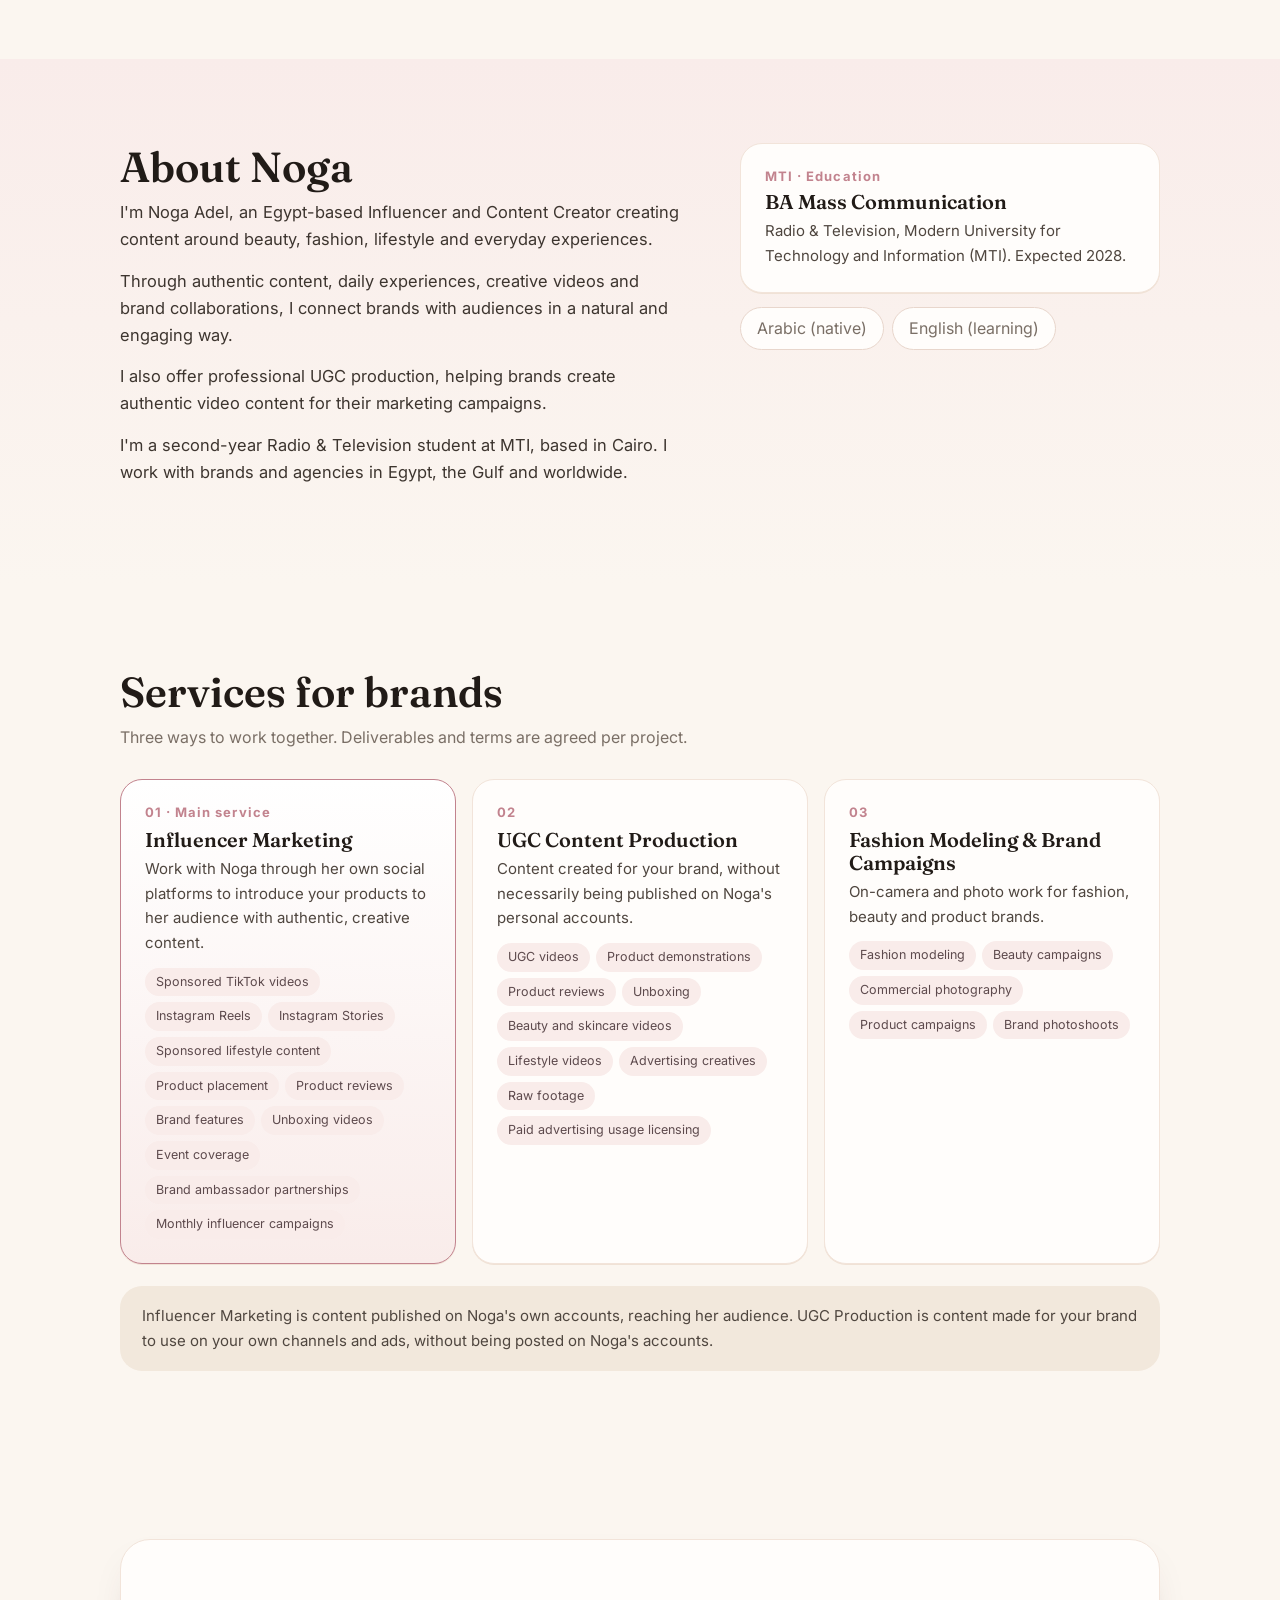
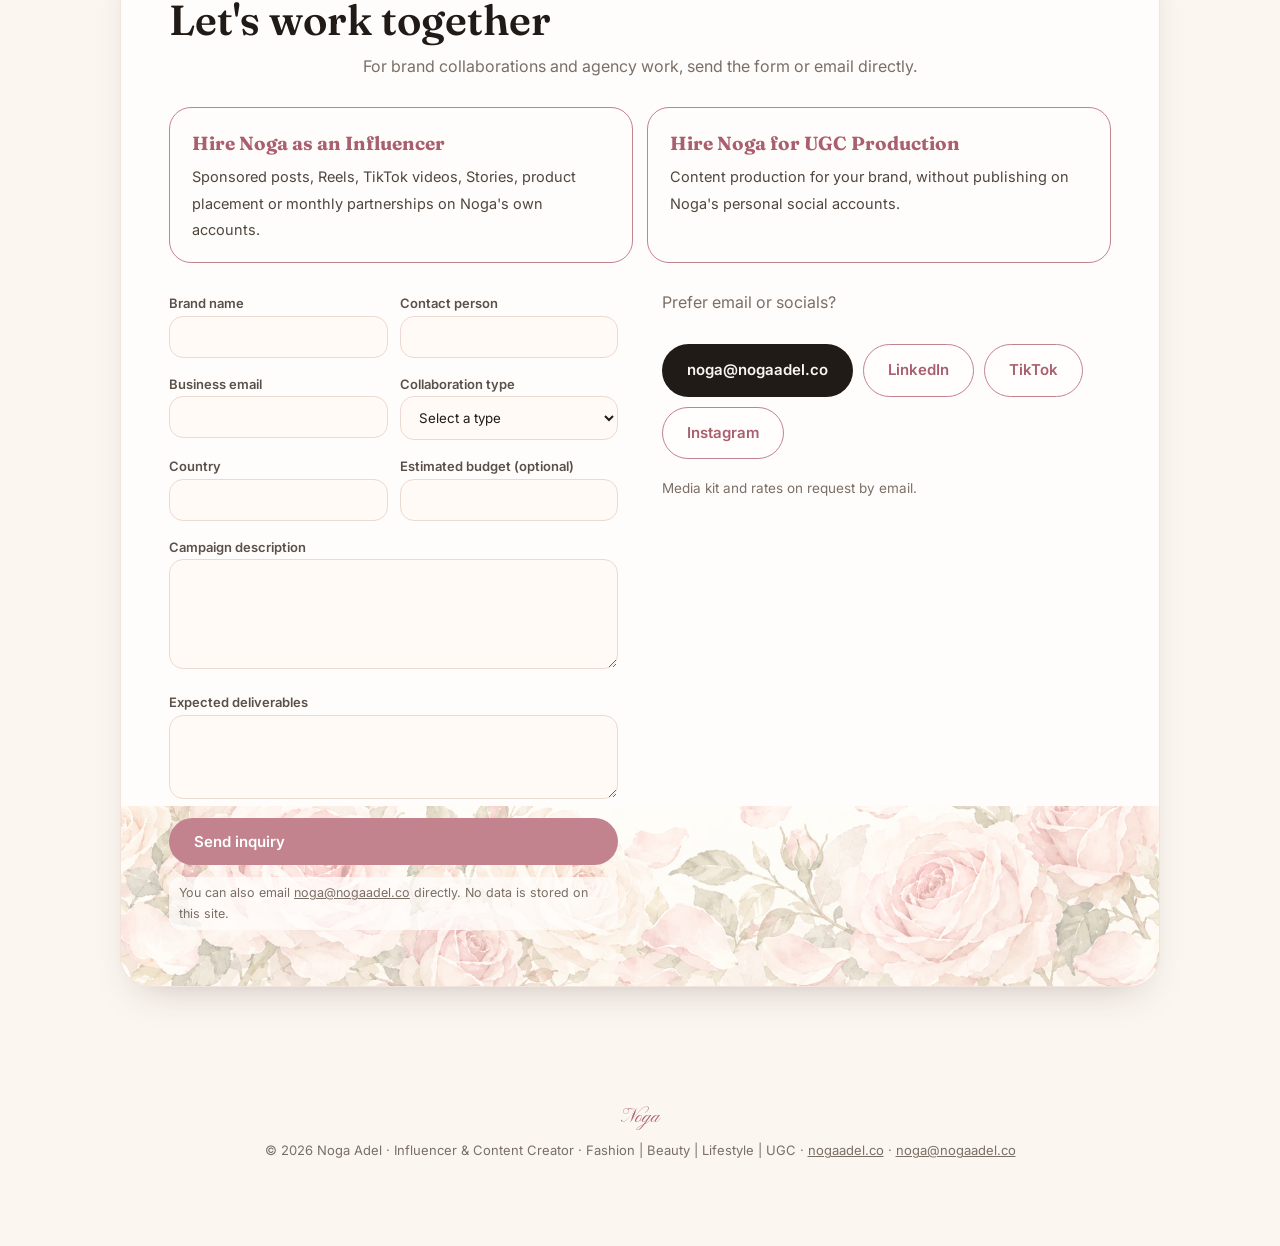
==== commit 8fe79227: "Rename 17-index.html to index.html" ====
--- a/index.html
+++ b/index.html
@@ -27,6 +27,7 @@
 <link rel="stylesheet" href="assets/css/style.css">
 <link rel="stylesheet" href="assets/css/extra.css">
 <link rel="stylesheet" href="assets/css/fan.css?v=3">
+<link rel="stylesheet" href="assets/css/site2.css?v=1">
 <script type="application/ld+json">
 {
   "@context": "https://schema.org",
@@ -92,9 +93,10 @@
 </div></section>
 
 <section id="gallery"><div class="wrap">
-<h2><span class="en">Gallery</span><span class="ar">الجاليري</span></h2>
+<h2><span class="en">Gallery</span><span class="ar">معرض الصور الاحترافي</span></h2>
 <p class="sub"><span class="en">Recent shoots.</span><span class="ar">من أحدث التصويرات.</span></p>
-<div class="gallery" id="gallery-grid"></div>
+<div class="chips gal-tabs" id="gallery-tabs"></div>
+<div class="gal-grid" id="gallery-grid"></div>
 </div></section>
 
 <section id="about" class="alt"><div class="wrap two">
@@ -167,7 +169,8 @@
 
 <footer><span class="accent">Noga</span>© 2026 Noga Adel · Influencer &amp; Content Creator · Fashion | Beauty | Lifestyle | UGC · <a href="https://nogaadel.co/">nogaadel.co</a> · <a href="mailto:noga@nogaadel.co">noga@nogaadel.co</a></footer>
 
-<script src="assets/js/main.js" defer></script>
+<script src="assets/js/main.js?v=2" defer></script>
 <script src="assets/js/fan.js?v=4" defer></script>
+<script src="assets/js/gift.js?v=1" defer></script>
 </body>
 </html>
--- a/assets/css/site2.css
+++ b/assets/css/site2.css
@@ -0,0 +1,58 @@
+/* Noga Adel: editorial gallery, lightbox, gift box */
+.gal-tabs{margin-bottom:22px}
+.gal-grid{column-count:2;column-gap:12px}
+@media(min-width:760px){.gal-grid{column-count:3;column-gap:16px}}
+@media(min-width:1180px){.gal-grid{column-count:4}}
+.gal-item{display:block;width:100%;margin:0 0 12px;padding:0;border:0;border-radius:20px;overflow:hidden;position:relative;cursor:zoom-in;background:var(--beige);box-shadow:0 12px 28px -18px rgba(80,52,60,.45);break-inside:avoid;-webkit-column-break-inside:avoid}
+@media(min-width:760px){.gal-item{margin-bottom:16px;border-radius:24px}}
+.gal-item img{display:block;width:100%;height:100%;object-fit:cover;object-position:50% 28%;transition:transform .7s cubic-bezier(.2,.7,.2,1)}
+@media(hover:hover){.gal-item:hover img{transform:scale(1.06)}}
+.gal-item:focus-visible,.lb button:focus-visible{outline:3px solid #e9b8bf;outline-offset:2px}
+.gal-empty{text-align:center;padding:30px 0;column-span:all}
+.lb{position:fixed;inset:0;z-index:130;background:rgba(24,14,17,.94);display:flex;align-items:center;justify-content:center;direction:ltr;touch-action:pan-y}
+.lb img{max-width:100vw;max-height:88vh;max-height:88dvh;object-fit:contain;transition:opacity .25s;border-radius:6px;user-select:none;-webkit-user-drag:none}
+.lb-x,.lb-nav{position:absolute;border:0;background:rgba(255,255,255,.14);color:#fff;border-radius:50%;width:46px;height:46px;font-size:30px;line-height:1;cursor:pointer;display:flex;align-items:center;justify-content:center;padding:0 0 4px;-webkit-tap-highlight-color:transparent}
+.lb-x:hover,.lb-nav:hover{background:rgba(255,255,255,.28)}
+.lb-x{top:max(14px,env(safe-area-inset-top,0px));right:14px;font-size:34px;padding-bottom:3px}
+.lb-nav{top:50%;transform:translateY(-50%)}
+.lb-prev{left:10px}.lb-next{right:10px}
+.lb-count{position:absolute;bottom:max(16px,env(safe-area-inset-bottom,0px));left:50%;transform:translateX(-50%);color:#f3dbda;font:600 13px Inter,system-ui,sans-serif;letter-spacing:.08em}
+@media(max-width:600px){.lb-nav{width:40px;height:40px;font-size:26px;background:rgba(255,255,255,.2)}}
+
+/* gift box */
+.gift-fab{position:fixed;left:0;top:0;z-index:55;display:flex;flex-direction:column;align-items:center;gap:4px;border:0;background:none;padding:0;cursor:pointer;will-change:transform;-webkit-tap-highlight-color:transparent;touch-action:manipulation;direction:ltr}
+.gift-fab[hidden],.gift-fab.is-hidden{display:none}
+.gift-fab svg{width:64px;height:64px;display:block;overflow:visible;filter:drop-shadow(0 10px 12px rgba(120,60,75,.35));animation:giftwig 4.2s ease-in-out infinite;transform-origin:50% 90%}
+.gift-fab::before{content:"";position:absolute;top:2px;left:50%;width:66px;height:66px;margin-left:-33px;border-radius:50%;background:radial-gradient(circle,rgba(233,184,191,.65),rgba(233,184,191,0) 70%);animation:giftpulse 2.4s ease-in-out infinite;z-index:-1}
+.gift-badge{background:#fffdfb;color:#7d3f4c;border:1.5px solid #d9b46a;border-radius:99px;padding:6px 12px;font:700 12.5px/1.35 Cairo,Inter,system-ui,sans-serif;white-space:nowrap;box-shadow:0 8px 18px -10px rgba(120,80,40,.55);max-width:calc(100vw - 20px)}
+@keyframes giftwig{0%,78%,100%{transform:rotate(0) scale(1)}82%{transform:rotate(-9deg) scale(1.06)}86%{transform:rotate(8deg) scale(1.06)}90%{transform:rotate(-6deg)}94%{transform:rotate(4deg)}}
+@keyframes giftpulse{0%,100%{transform:scale(.9);opacity:.7}50%{transform:scale(1.18);opacity:1}}
+.gift-overlay{z-index:110}
+.gift-modal{max-width:460px;max-height:90vh;max-height:90dvh;overflow-y:auto;overflow-x:hidden;-webkit-overflow-scrolling:touch;overscroll-behavior:contain;padding:26px 20px 22px}
+.gift-stage{position:relative;height:118px;display:flex;align-items:flex-end;justify-content:center;margin-bottom:6px}
+.gift-stage svg{width:112px;height:112px;overflow:visible}
+.gift-stage .g-lid{transform-origin:20% 60%;transition:transform .7s cubic-bezier(.3,1.4,.5,1),opacity .6s .15s}
+.gift-stage.open .g-lid{transform:translate(8px,-46px) rotate(-24deg);opacity:.0}
+.gift-stage .g-glow{opacity:0;transition:opacity .6s}
+.gift-stage.open .g-glow{opacity:1}
+.gift-stage .g-box{animation:giftshake .5s ease-in-out 1}
+@keyframes giftshake{0%,100%{transform:translateX(0)}25%{transform:translateX(-4px) rotate(-2deg)}75%{transform:translateX(4px) rotate(2deg)}}
+.gift-confetti{position:absolute;inset:0;pointer-events:none;overflow:hidden;z-index:3}
+.gift-confetti i{position:absolute;left:50%;top:110px;width:9px;height:14px;border-radius:2px;opacity:0;animation:confetti 1.9s cubic-bezier(.15,.7,.3,1) forwards}
+.gift-confetti i.s{width:8px;height:8px;border-radius:50%}
+@keyframes confetti{0%{opacity:1;transform:translate(0,0) rotate(0)}100%{opacity:0;transform:translate(var(--x),var(--y)) rotate(var(--r))}}
+.gift-offer{position:relative;margin:4px 0 16px;padding:18px 16px;border-radius:20px;text-align:center;background:linear-gradient(160deg,#fffaf0,#fbf0d9);border:1.5px solid #d9b46a;box-shadow:inset 0 0 0 4px rgba(255,255,255,.7),0 14px 28px -20px rgba(150,110,40,.6);font:700 clamp(16px,4.6vw,19px)/1.75 Cairo,Inter,system-ui,sans-serif;color:#5b3a2a;opacity:0;transform:translateY(10px);transition:opacity .6s,transform .6s}
+.gift-offer.show,.gift-form.show{opacity:1;transform:none}
+.gift-offer small{display:block;font-weight:600;color:#9a7a3b;font-size:12px;letter-spacing:.12em;text-transform:uppercase;margin-bottom:4px}
+[dir=rtl] .gift-offer small,html[lang=ar] .gift-offer small{letter-spacing:.02em}
+.gift-form{display:flex;flex-direction:column;gap:12px;text-align:start;opacity:0;transform:translateY(10px);transition:opacity .6s .15s,transform .6s .15s}
+.gift-form label{font-weight:600;font-size:14px;display:block;margin-bottom:4px}
+.gift-form input,.gift-form textarea{width:100%;border:1.5px solid #ecd9cf;background:#fffaf6;border-radius:14px;padding:12px 14px;font-family:inherit;font-size:16px!important;line-height:1.4;color:var(--ink)}
+.gift-form textarea{min-height:92px;resize:vertical}
+.gift-form input:focus,.gift-form textarea:focus{outline:none;border-color:var(--rose)}
+.gift-note{min-height:20px;margin:0;font-size:14px;color:#93343f}
+.gift-note a{color:inherit;text-decoration:underline}
+.gift-done{text-align:center;padding:10px 4px 6px;font:700 clamp(17px,4.8vw,20px)/1.9 Cairo,Inter,system-ui,sans-serif;color:#5b3a2a;animation:joypop .6s ease both}
+.gift-done .big{font-size:44px;display:block;margin-bottom:6px}
+@media (prefers-reduced-motion:reduce){.gift-fab svg,.gift-fab::before,.gift-stage .g-box,.gift-confetti i{animation:none}.gift-offer,.gift-form{opacity:1;transform:none;transition:none}}
+body.joy-lock .fan-dock{display:none}
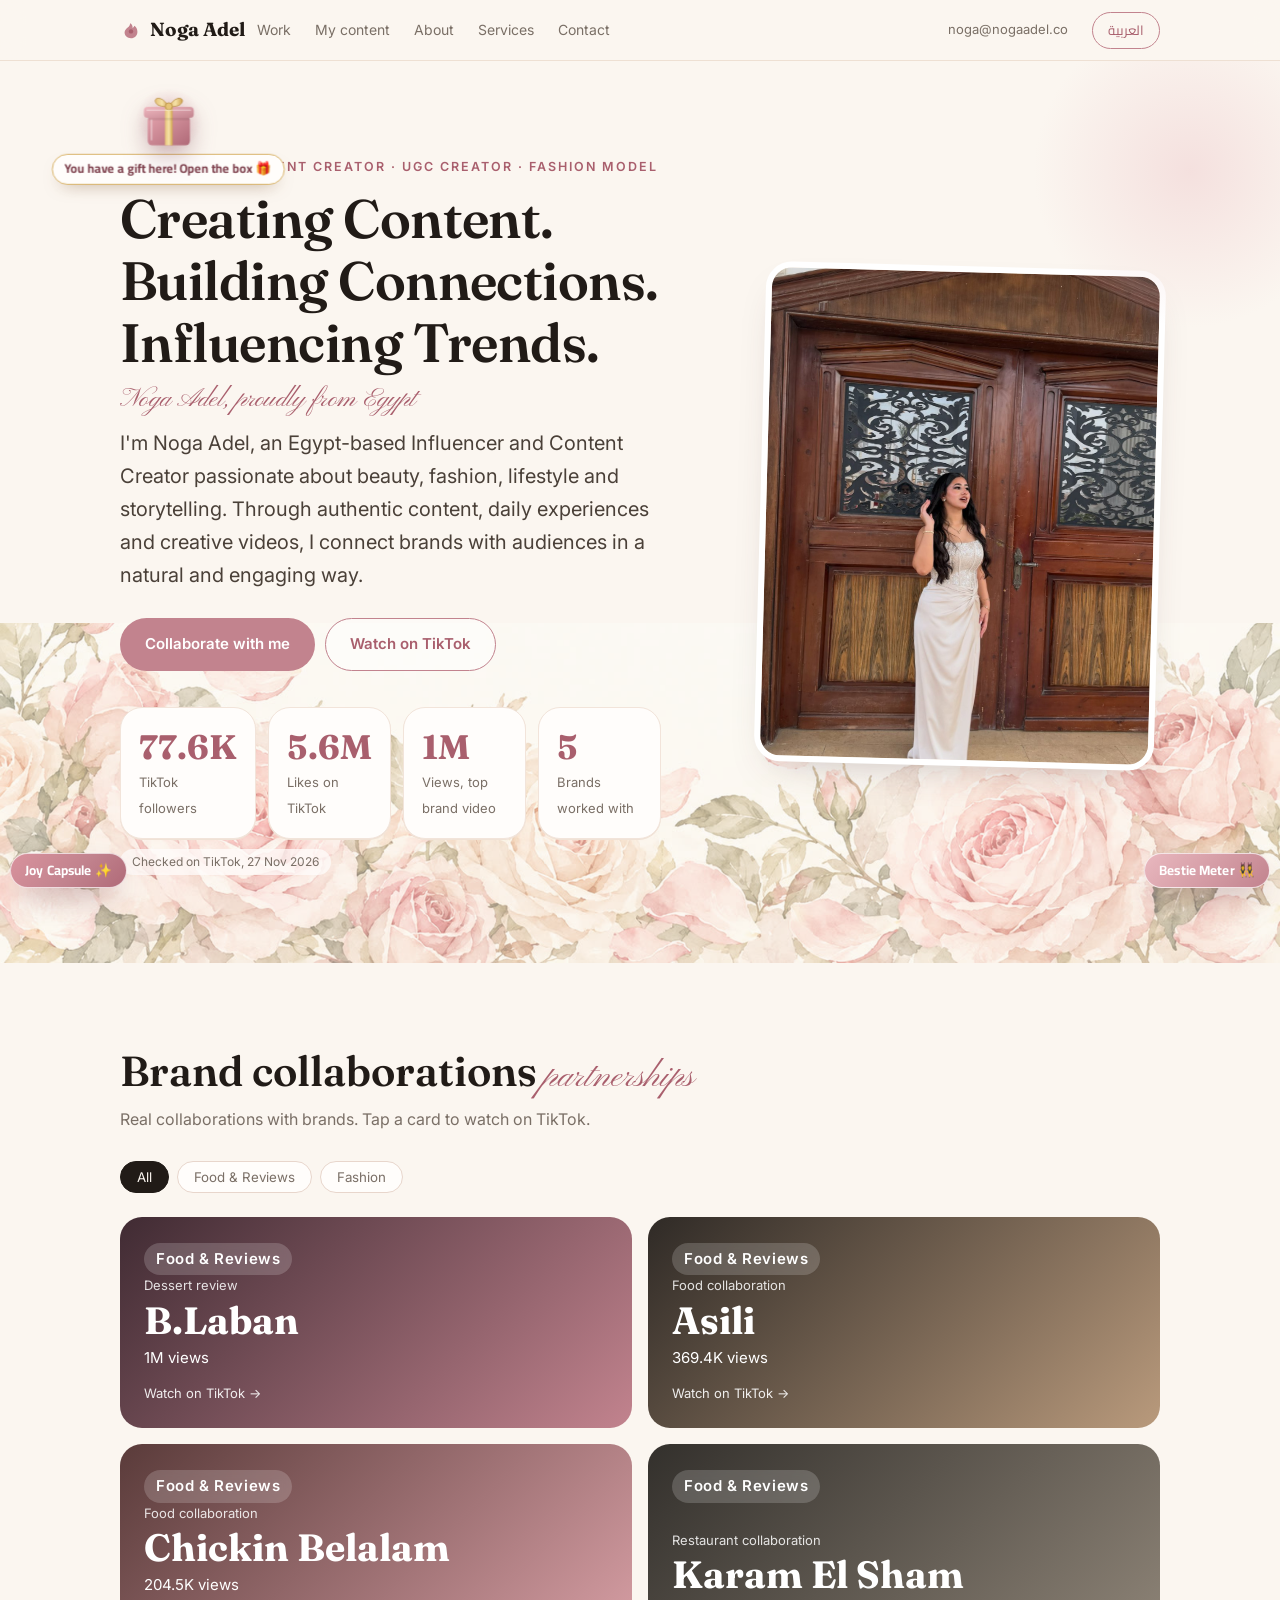
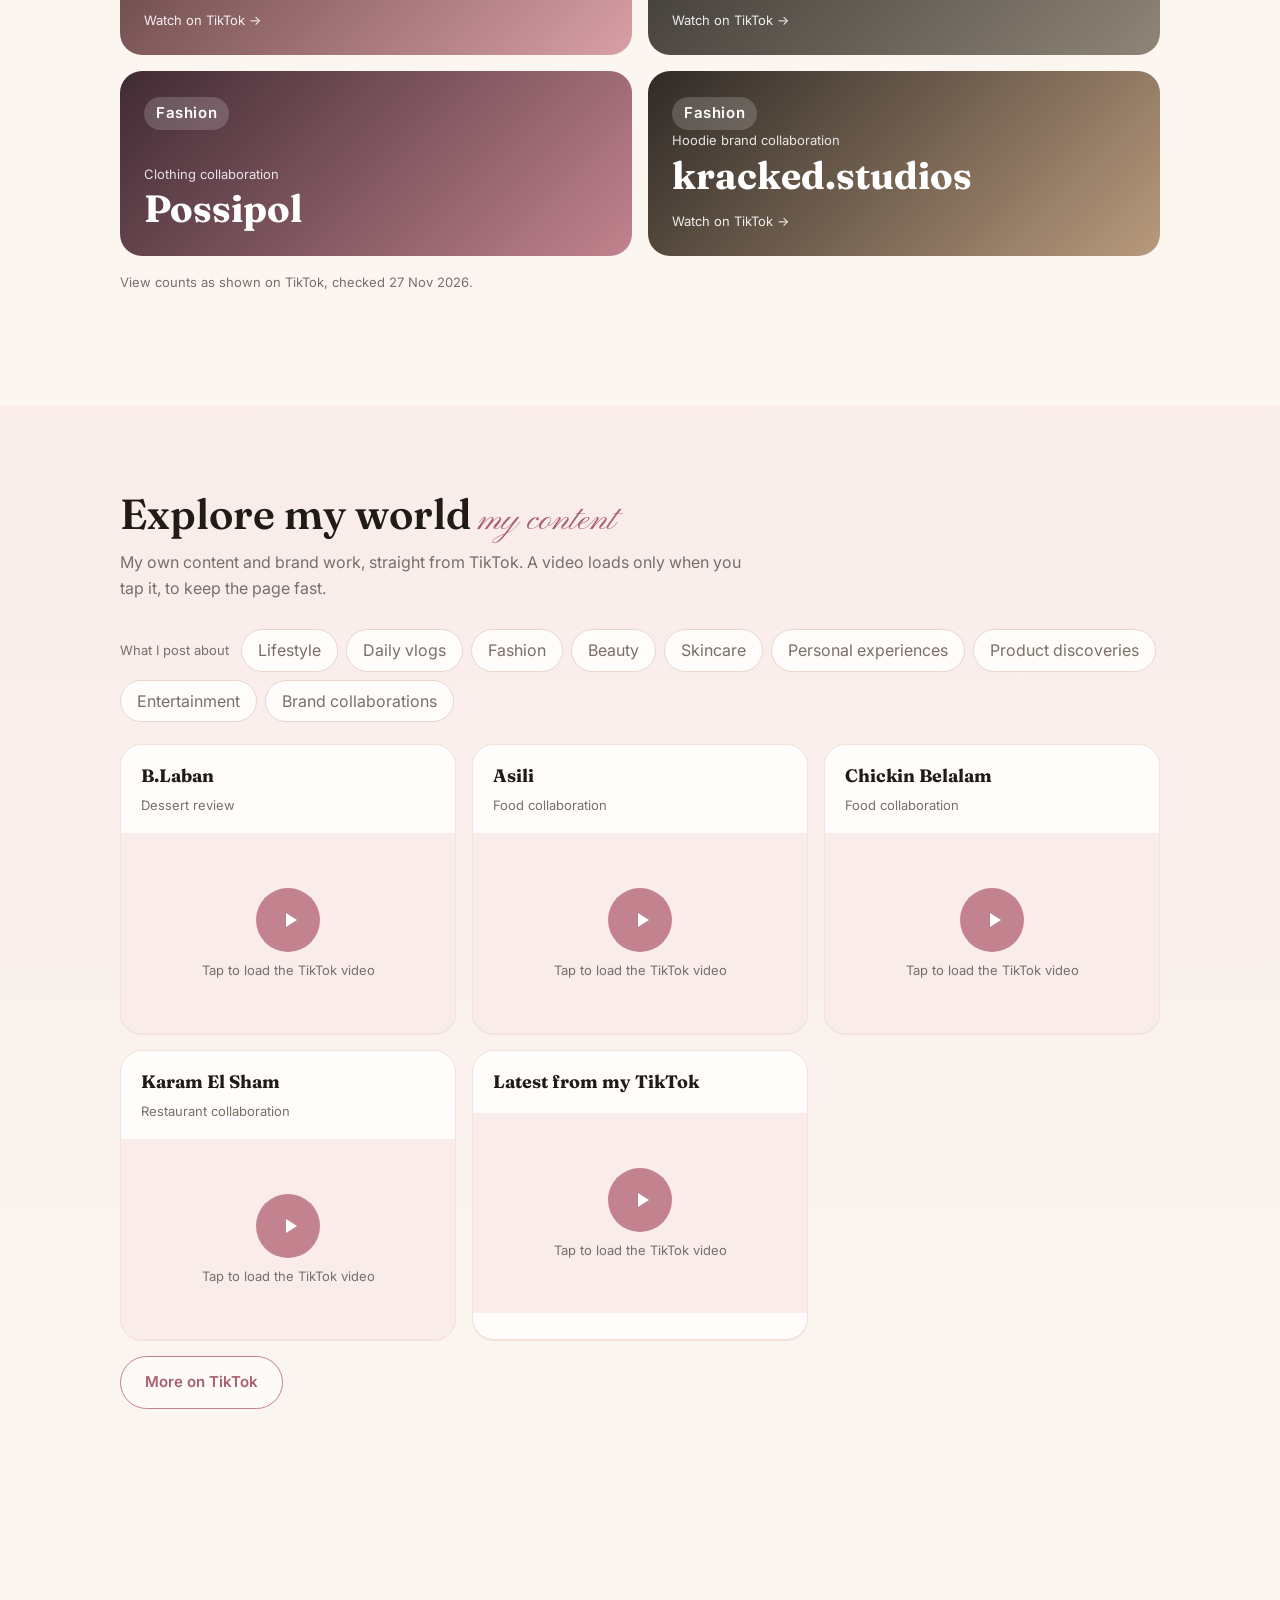
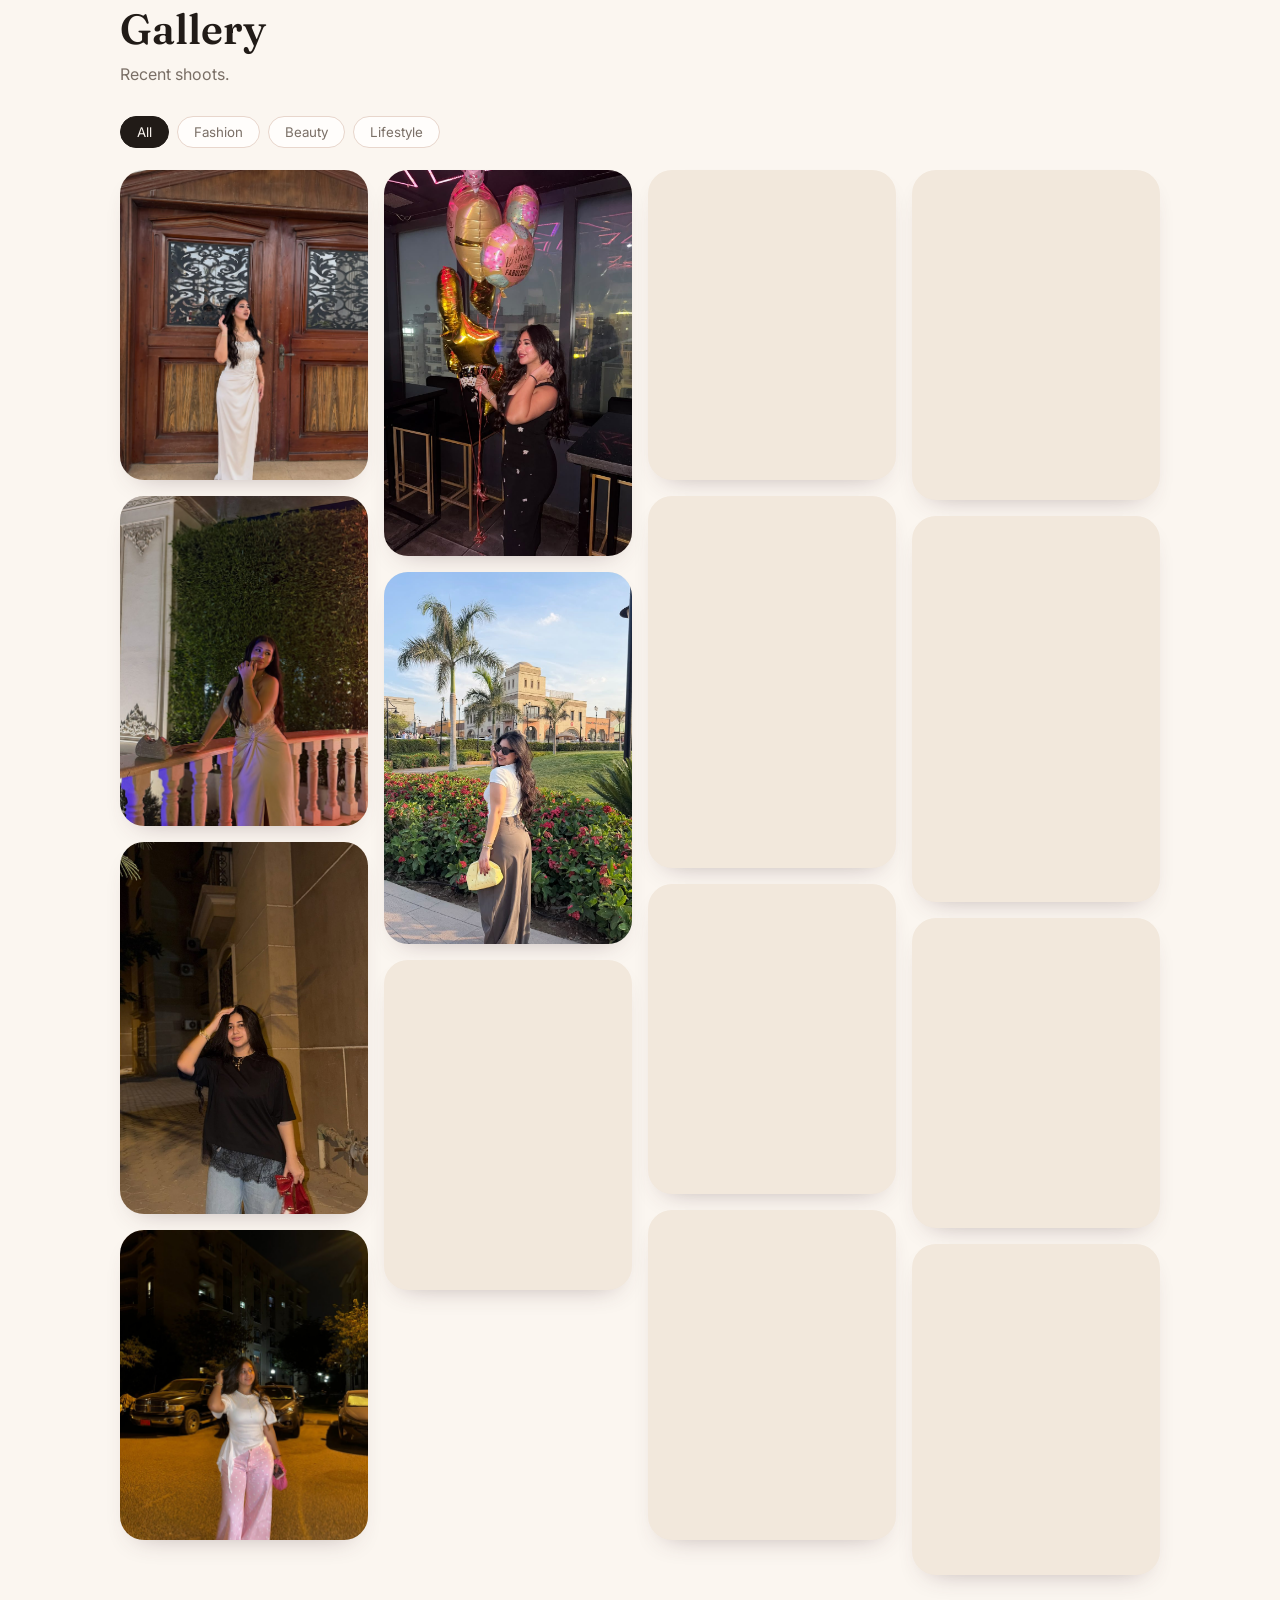
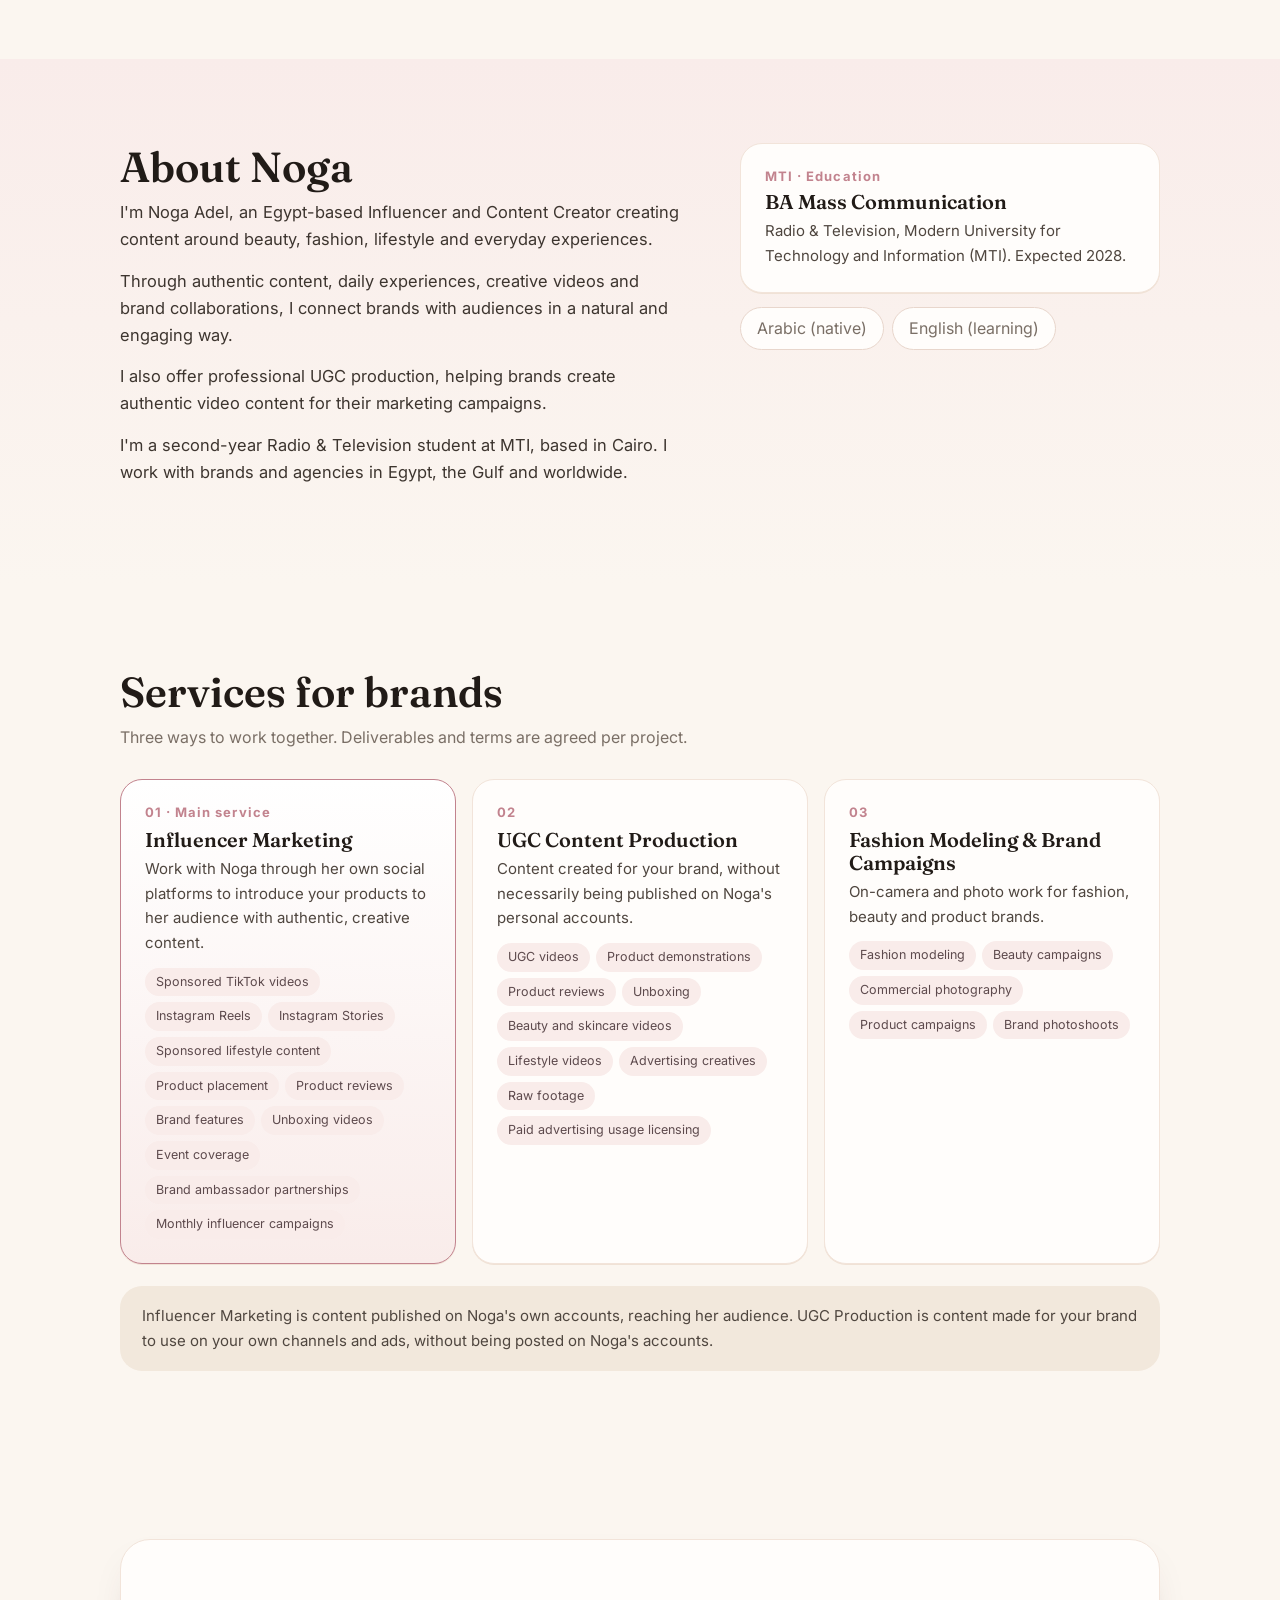
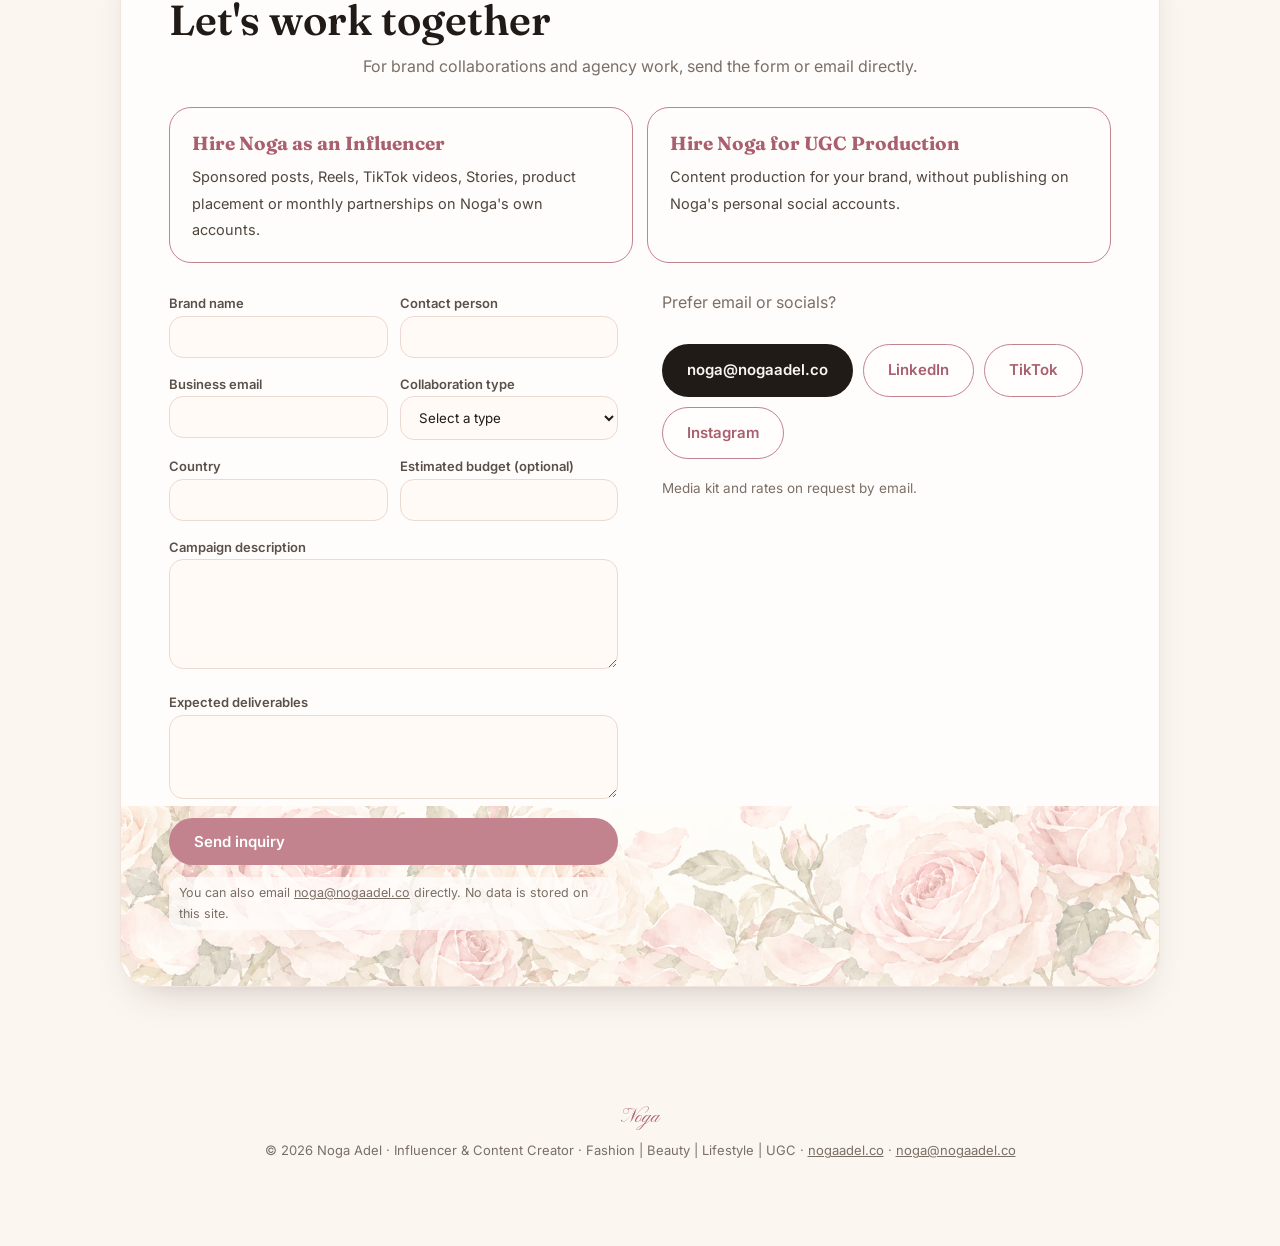
==== commit be948568: "Rename 2-index.html to index.html" ====
--- a/index.html
+++ b/index.html
@@ -169,7 +169,7 @@
 
 <footer><span class="accent">Noga</span>© 2026 Noga Adel · Influencer &amp; Content Creator · Fashion | Beauty | Lifestyle | UGC · <a href="https://nogaadel.co/">nogaadel.co</a> · <a href="mailto:noga@nogaadel.co">noga@nogaadel.co</a></footer>
 
-<script src="assets/js/main.js?v=2" defer></script>
+<script src="assets/js/main.js?v=3" defer></script>
 <script src="assets/js/fan.js?v=4" defer></script>
 <script src="assets/js/gift.js?v=1" defer></script>
 </body>
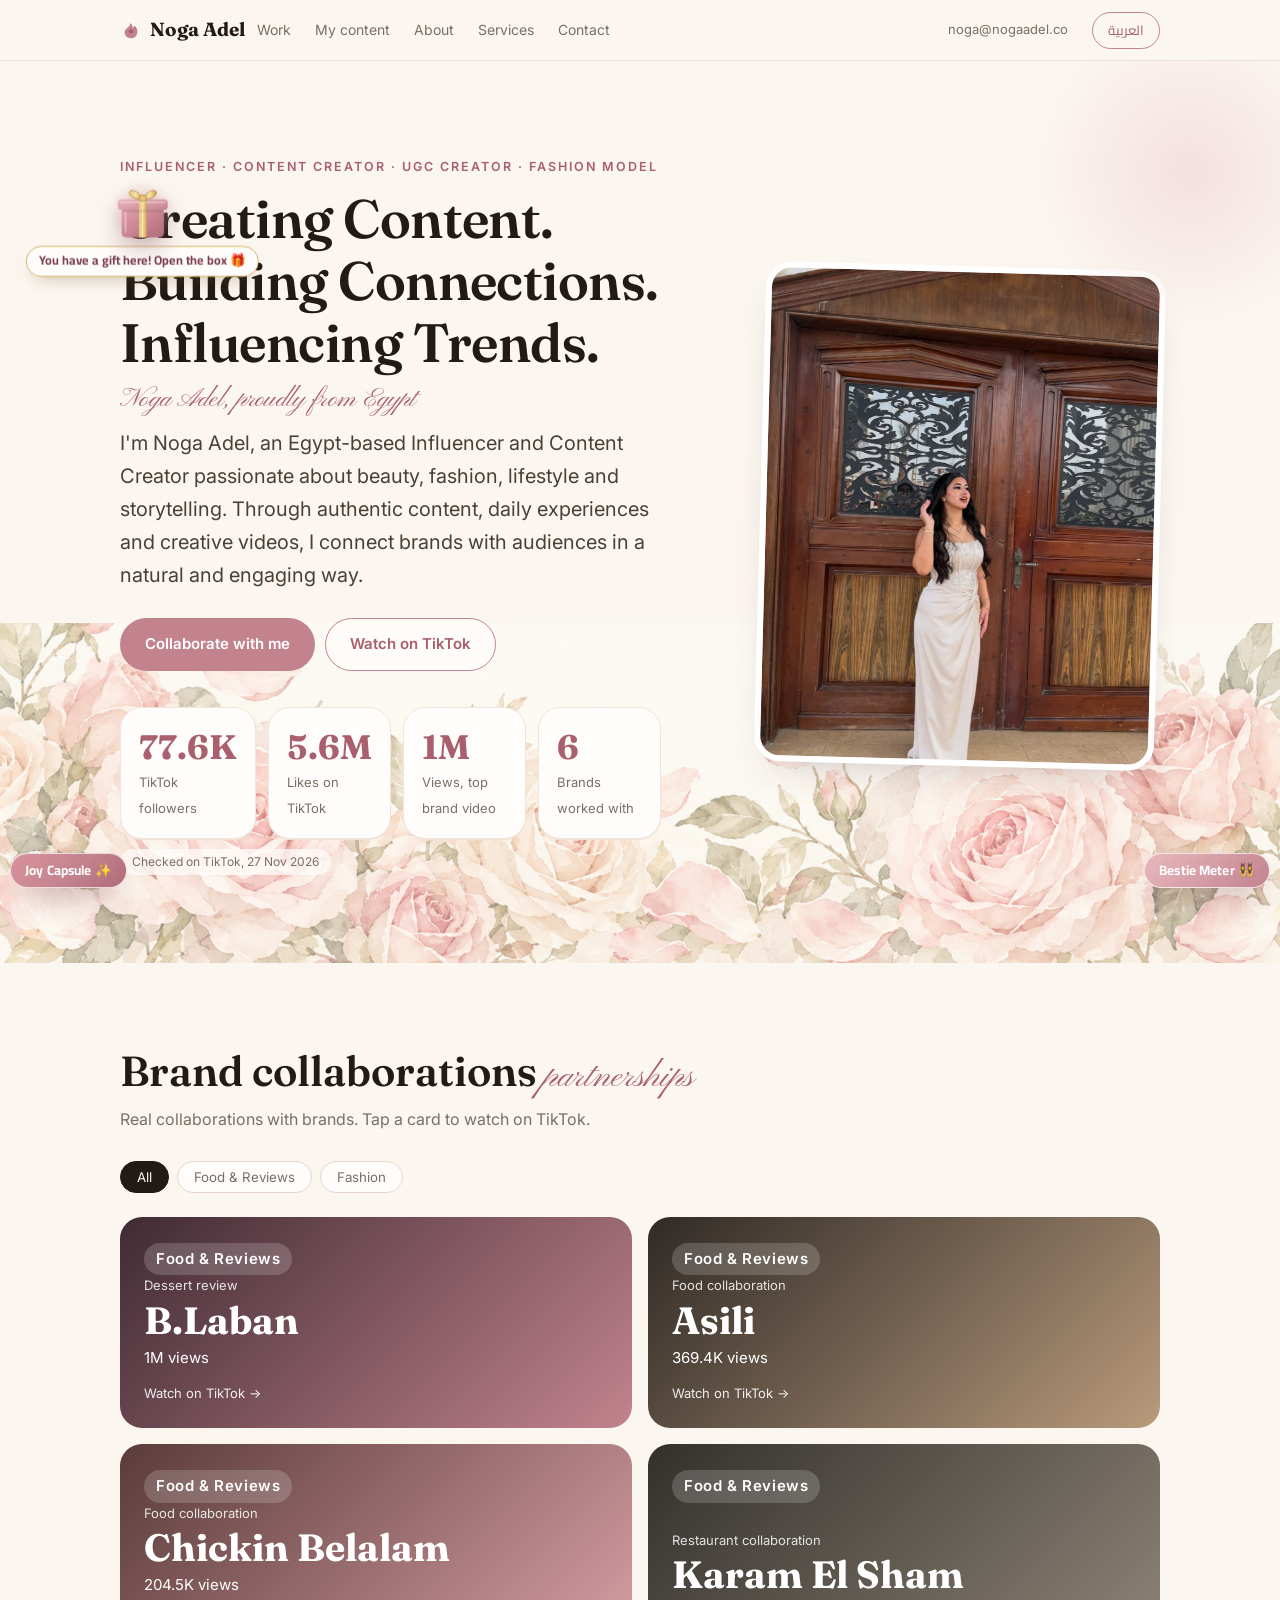
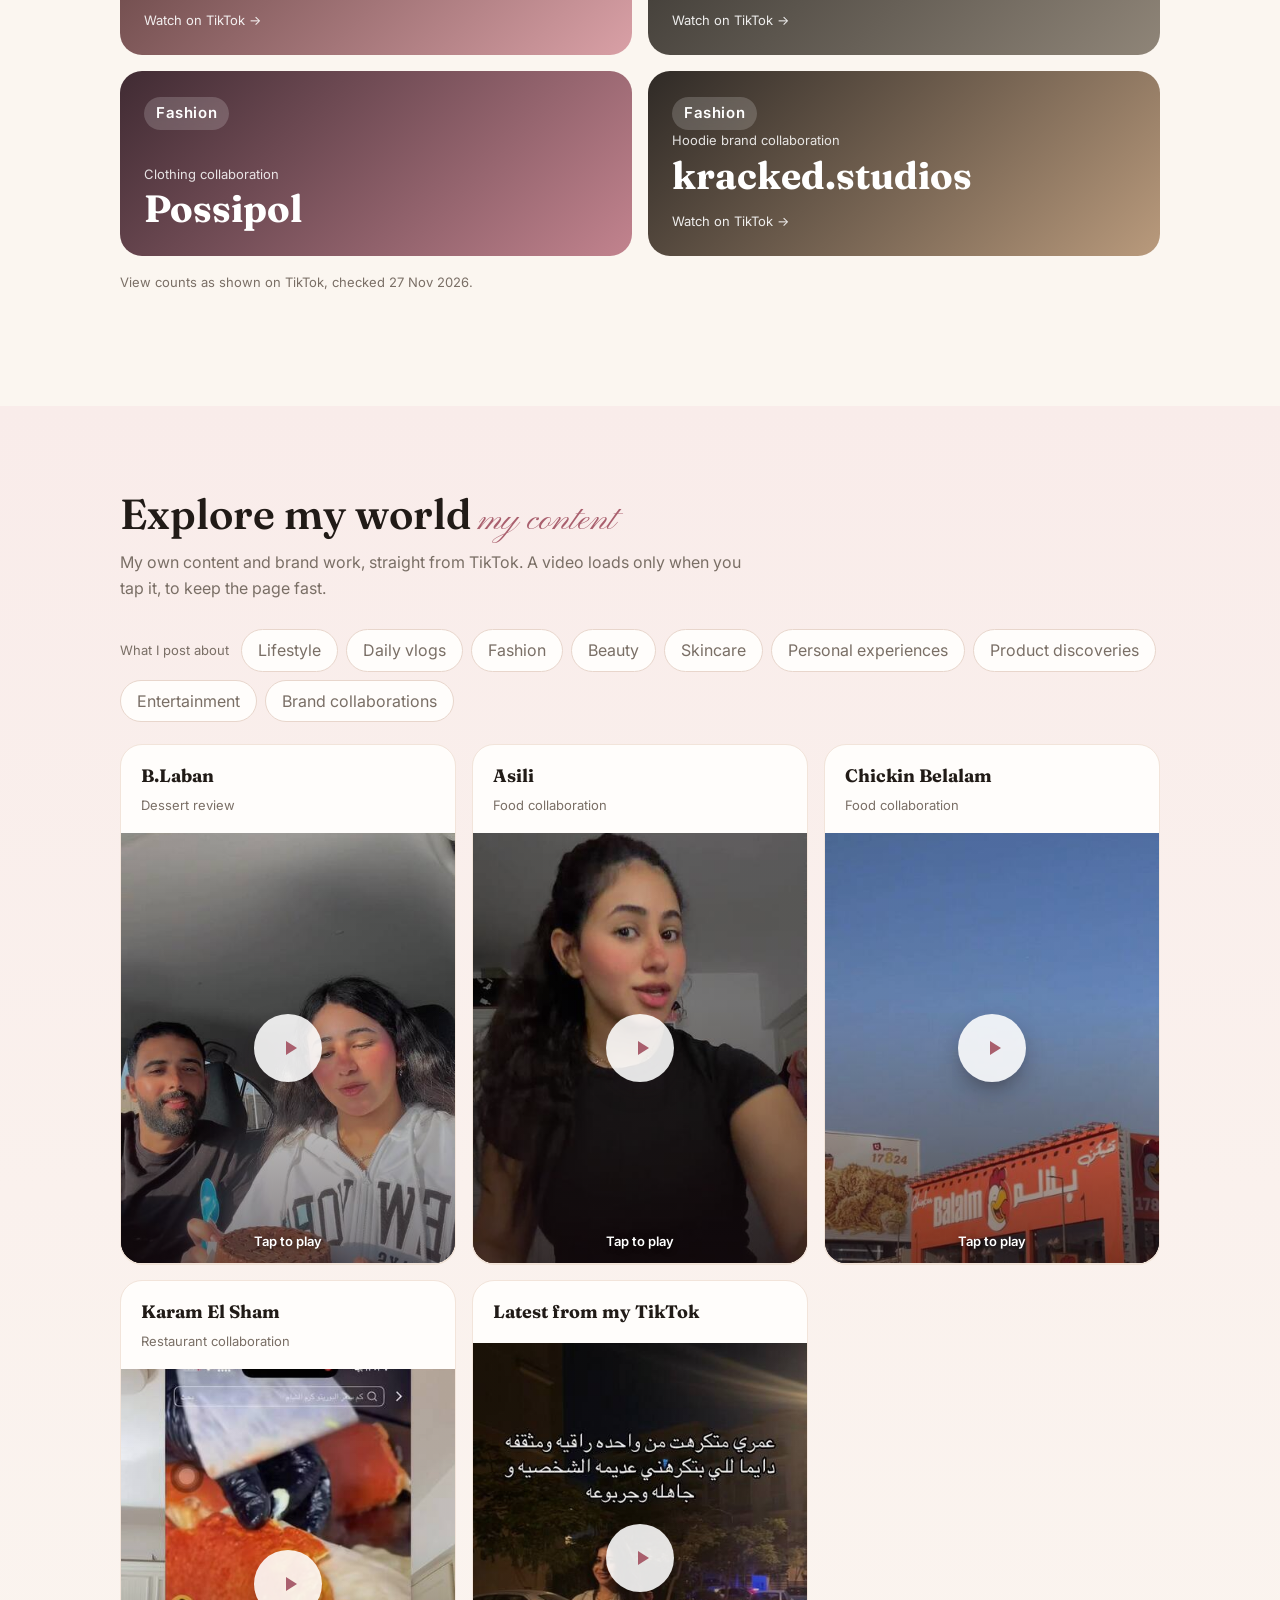
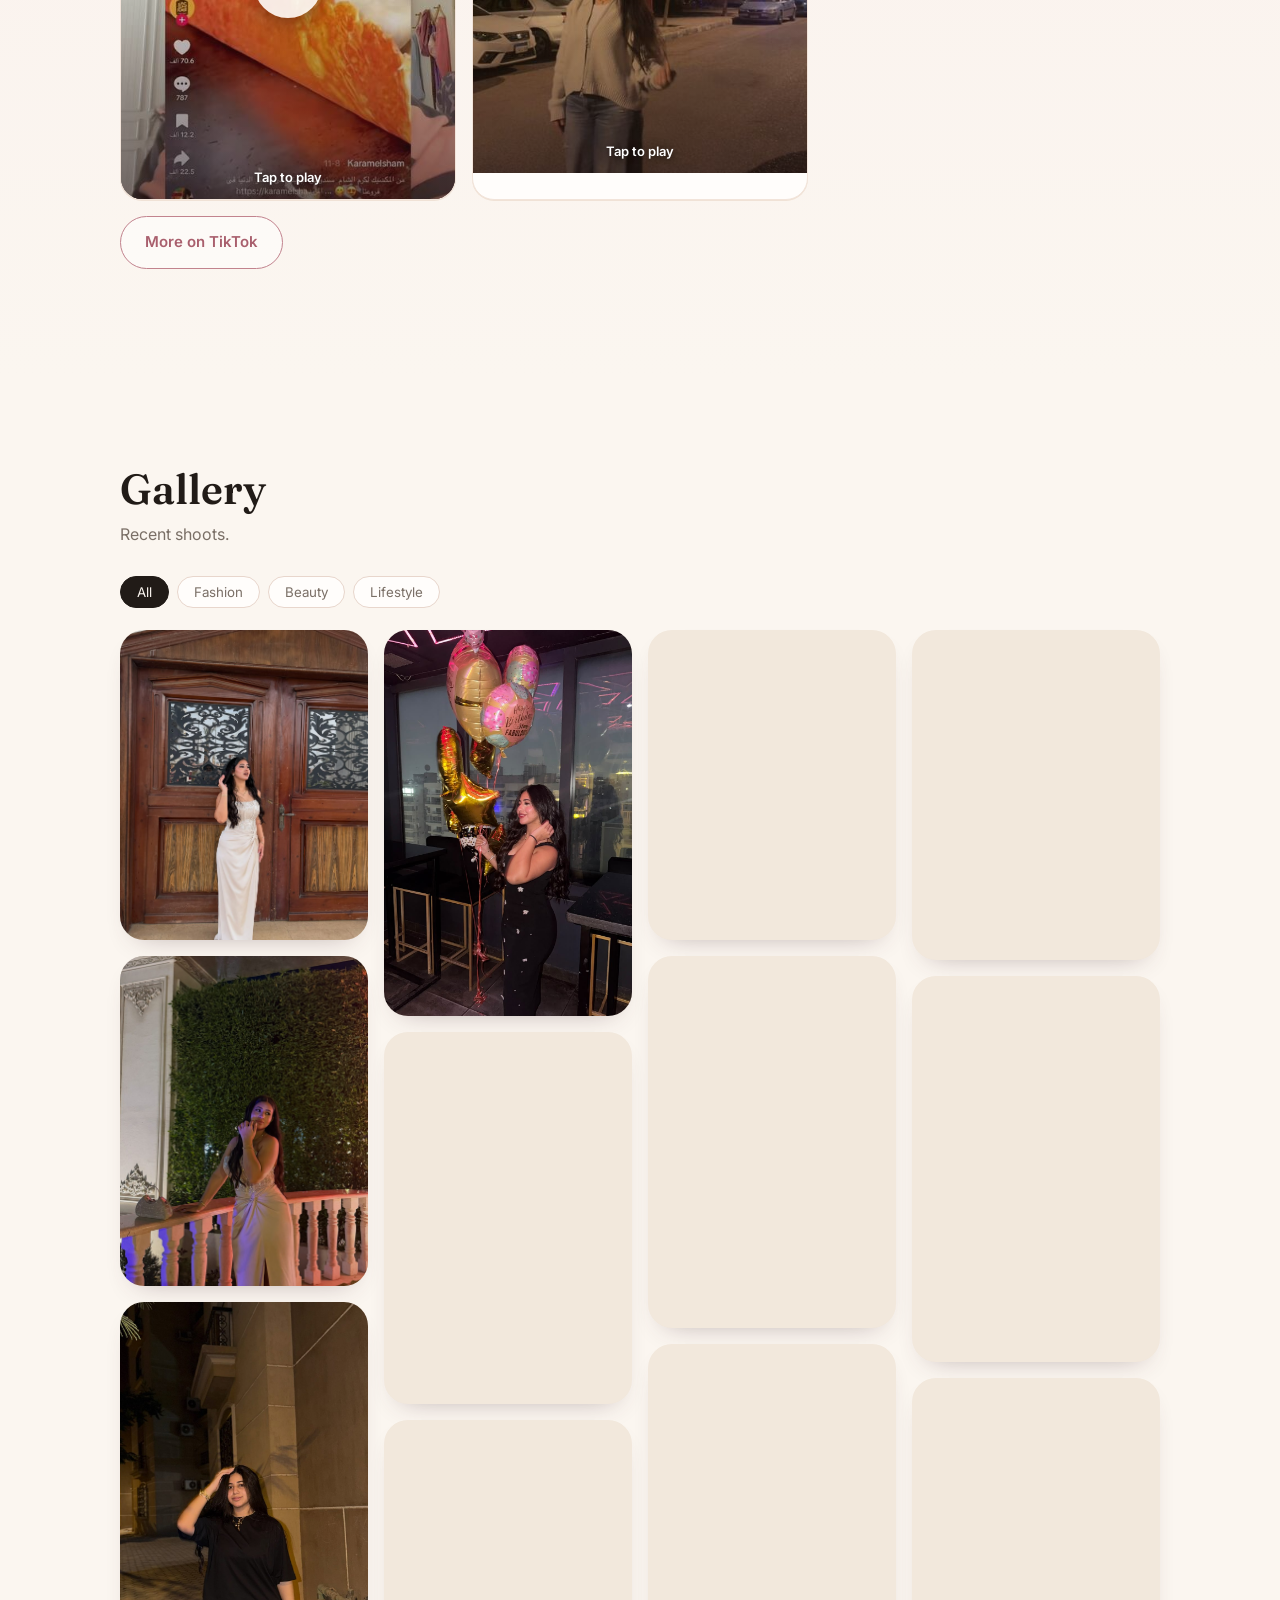
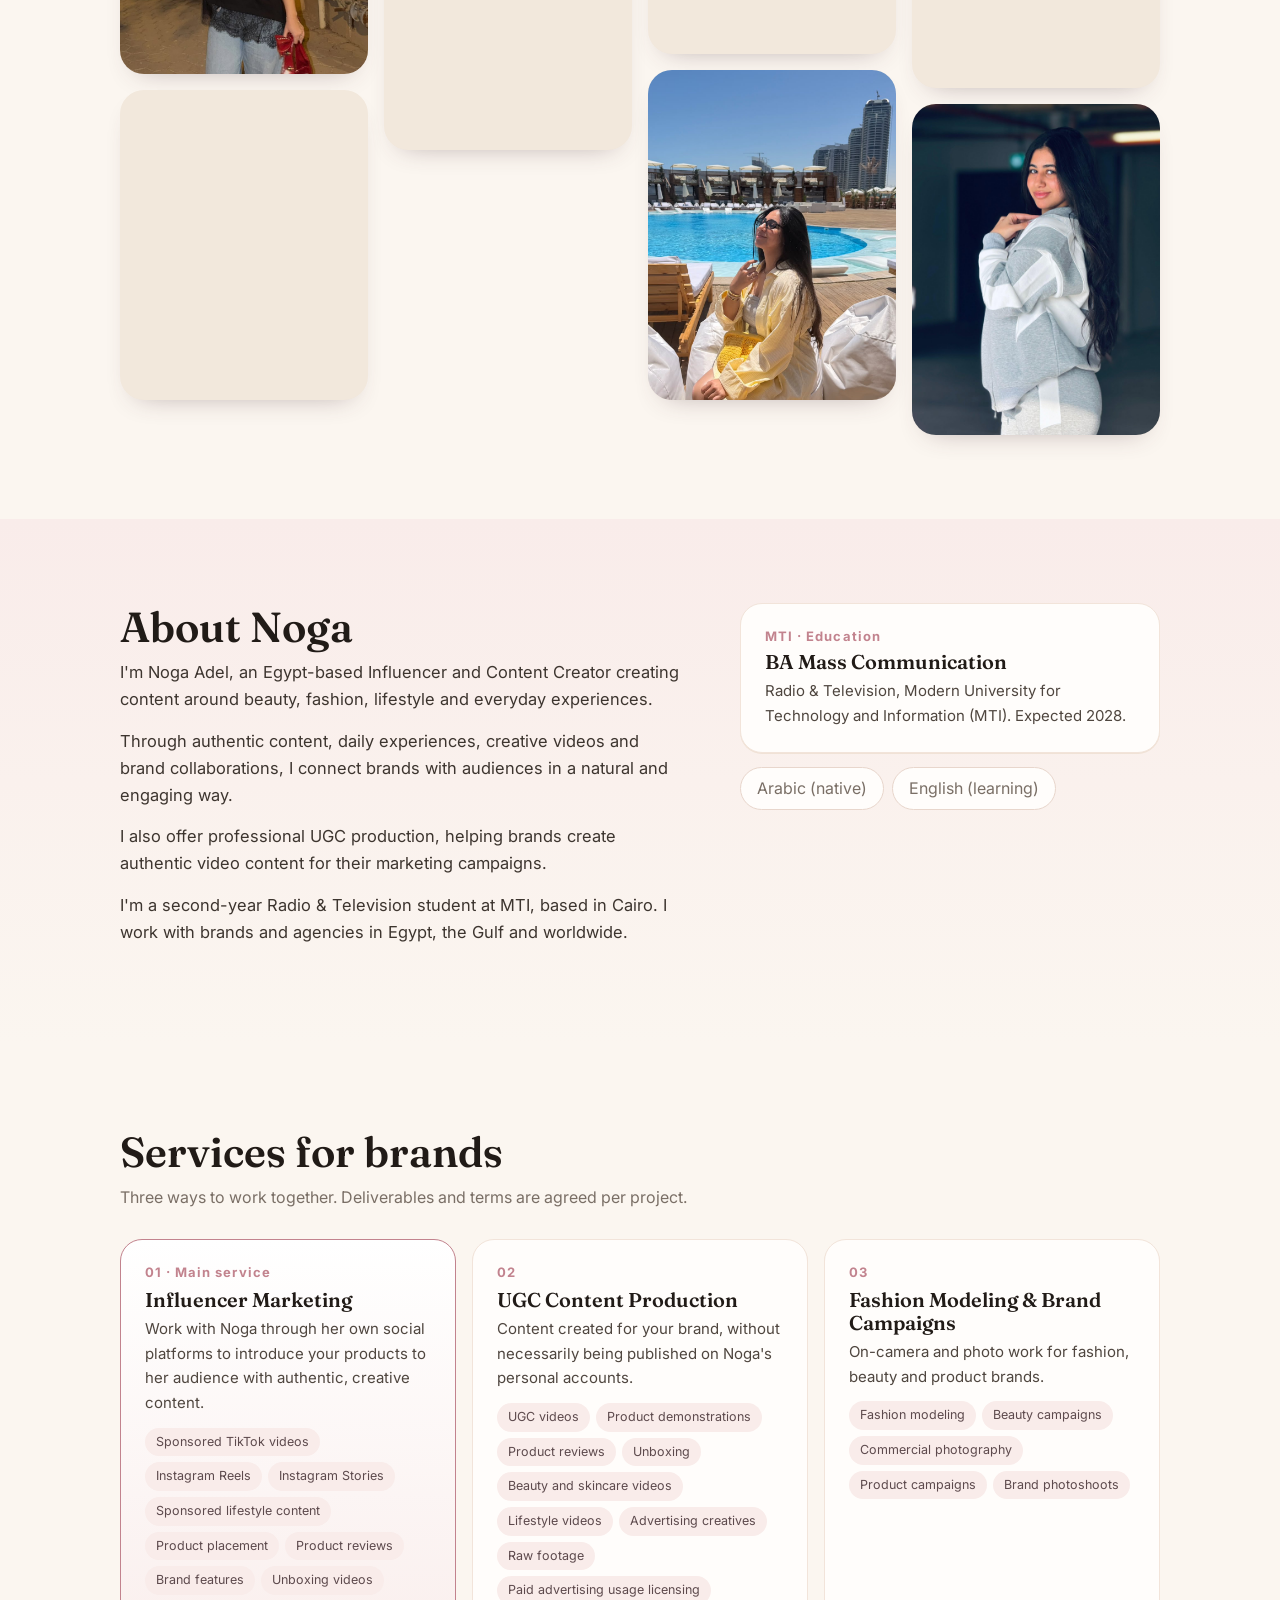
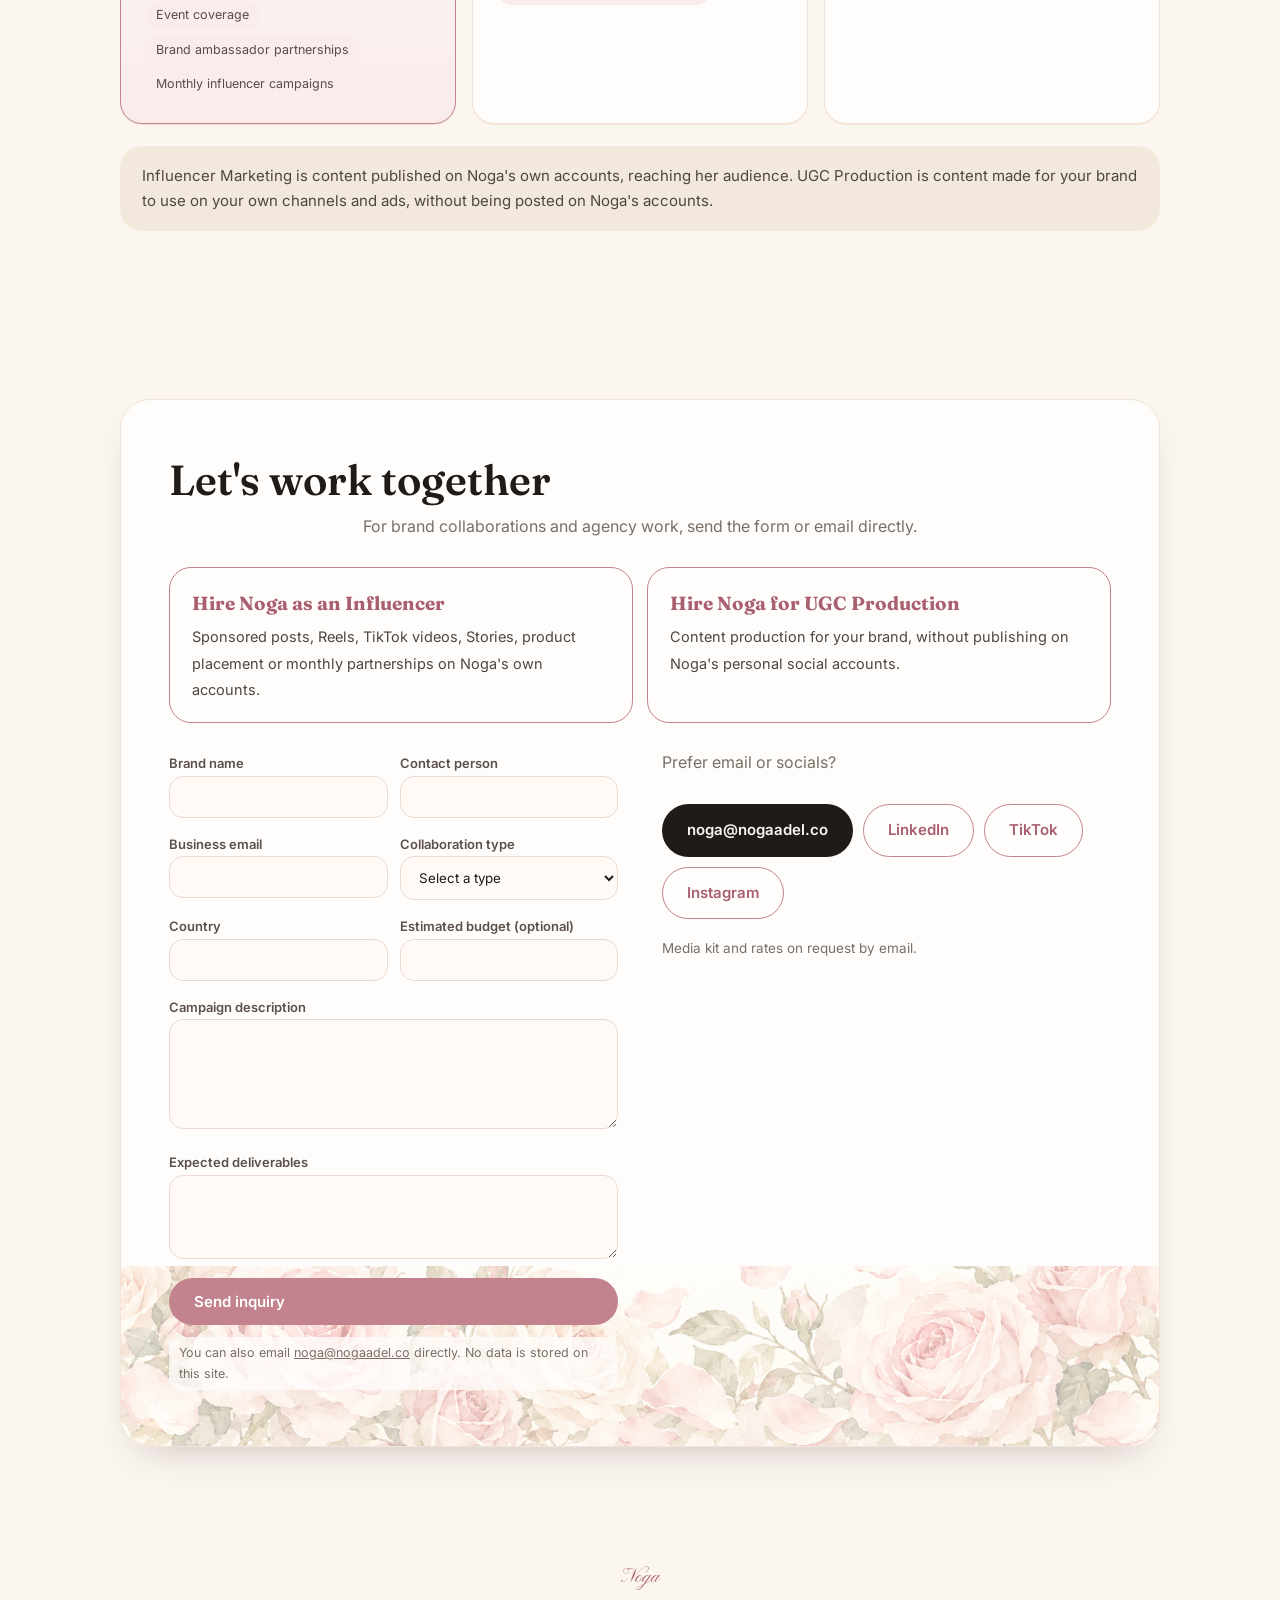
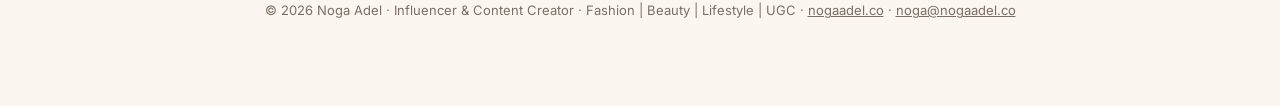
==== commit 82cc3a0a: "Rename 8-index.html to index.html" ====
--- a/index.html
+++ b/index.html
@@ -27,7 +27,7 @@
 <link rel="stylesheet" href="assets/css/style.css">
 <link rel="stylesheet" href="assets/css/extra.css">
 <link rel="stylesheet" href="assets/css/fan.css?v=3">
-<link rel="stylesheet" href="assets/css/site2.css?v=1">
+<link rel="stylesheet" href="assets/css/site2.css?v=2">
 <script type="application/ld+json">
 {
   "@context": "https://schema.org",
@@ -169,7 +169,7 @@
 
 <footer><span class="accent">Noga</span>© 2026 Noga Adel · Influencer &amp; Content Creator · Fashion | Beauty | Lifestyle | UGC · <a href="https://nogaadel.co/">nogaadel.co</a> · <a href="mailto:noga@nogaadel.co">noga@nogaadel.co</a></footer>
 
-<script src="assets/js/main.js?v=3" defer></script>
+<script src="assets/js/main.js?v=4" defer></script>
 <script src="assets/js/fan.js?v=4" defer></script>
 <script src="assets/js/gift.js?v=1" defer></script>
 </body>
--- a/assets/css/site2.css
+++ b/assets/css/site2.css
@@ -56,3 +56,12 @@
 .gift-done .big{font-size:44px;display:block;margin-bottom:6px}
 @media (prefers-reduced-motion:reduce){.gift-fab svg,.gift-fab::before,.gift-stage .g-box,.gift-confetti i{animation:none}.gift-offer,.gift-form{opacity:1;transform:none;transition:none}}
 body.joy-lock .fan-dock{display:none}
+
+/* video cards with real thumbnails */
+.video .vbody.has-thumb{width:100%;padding:0;min-height:0;aspect-ratio:9/12.5;max-height:430px;background:#2b1c20;position:relative}
+.video .vbody.has-thumb.live{aspect-ratio:auto;max-height:none;min-height:200px;background:var(--blush-soft)}
+.loadvid.thumb{position:absolute;inset:0;width:100%;height:100%;padding:0;justify-content:center;background-size:cover;background-position:50% 30%;background-repeat:no-repeat;color:#fff;-webkit-tap-highlight-color:transparent}
+.loadvid.thumb::before{content:"";position:absolute;inset:0;background:linear-gradient(180deg,rgba(30,16,20,.05) 40%,rgba(30,16,20,.55));pointer-events:none}
+.loadvid.thumb .play{position:relative;width:68px;height:68px;background:rgba(255,255,255,.88);box-shadow:0 10px 26px -8px rgba(30,16,20,.6)}
+.loadvid.thumb .play svg{fill:var(--rose-deep)}
+.loadvid.thumb small{position:absolute;left:0;right:0;bottom:14px;color:#fff;font-weight:600;text-shadow:0 1px 6px rgba(0,0,0,.6)}
